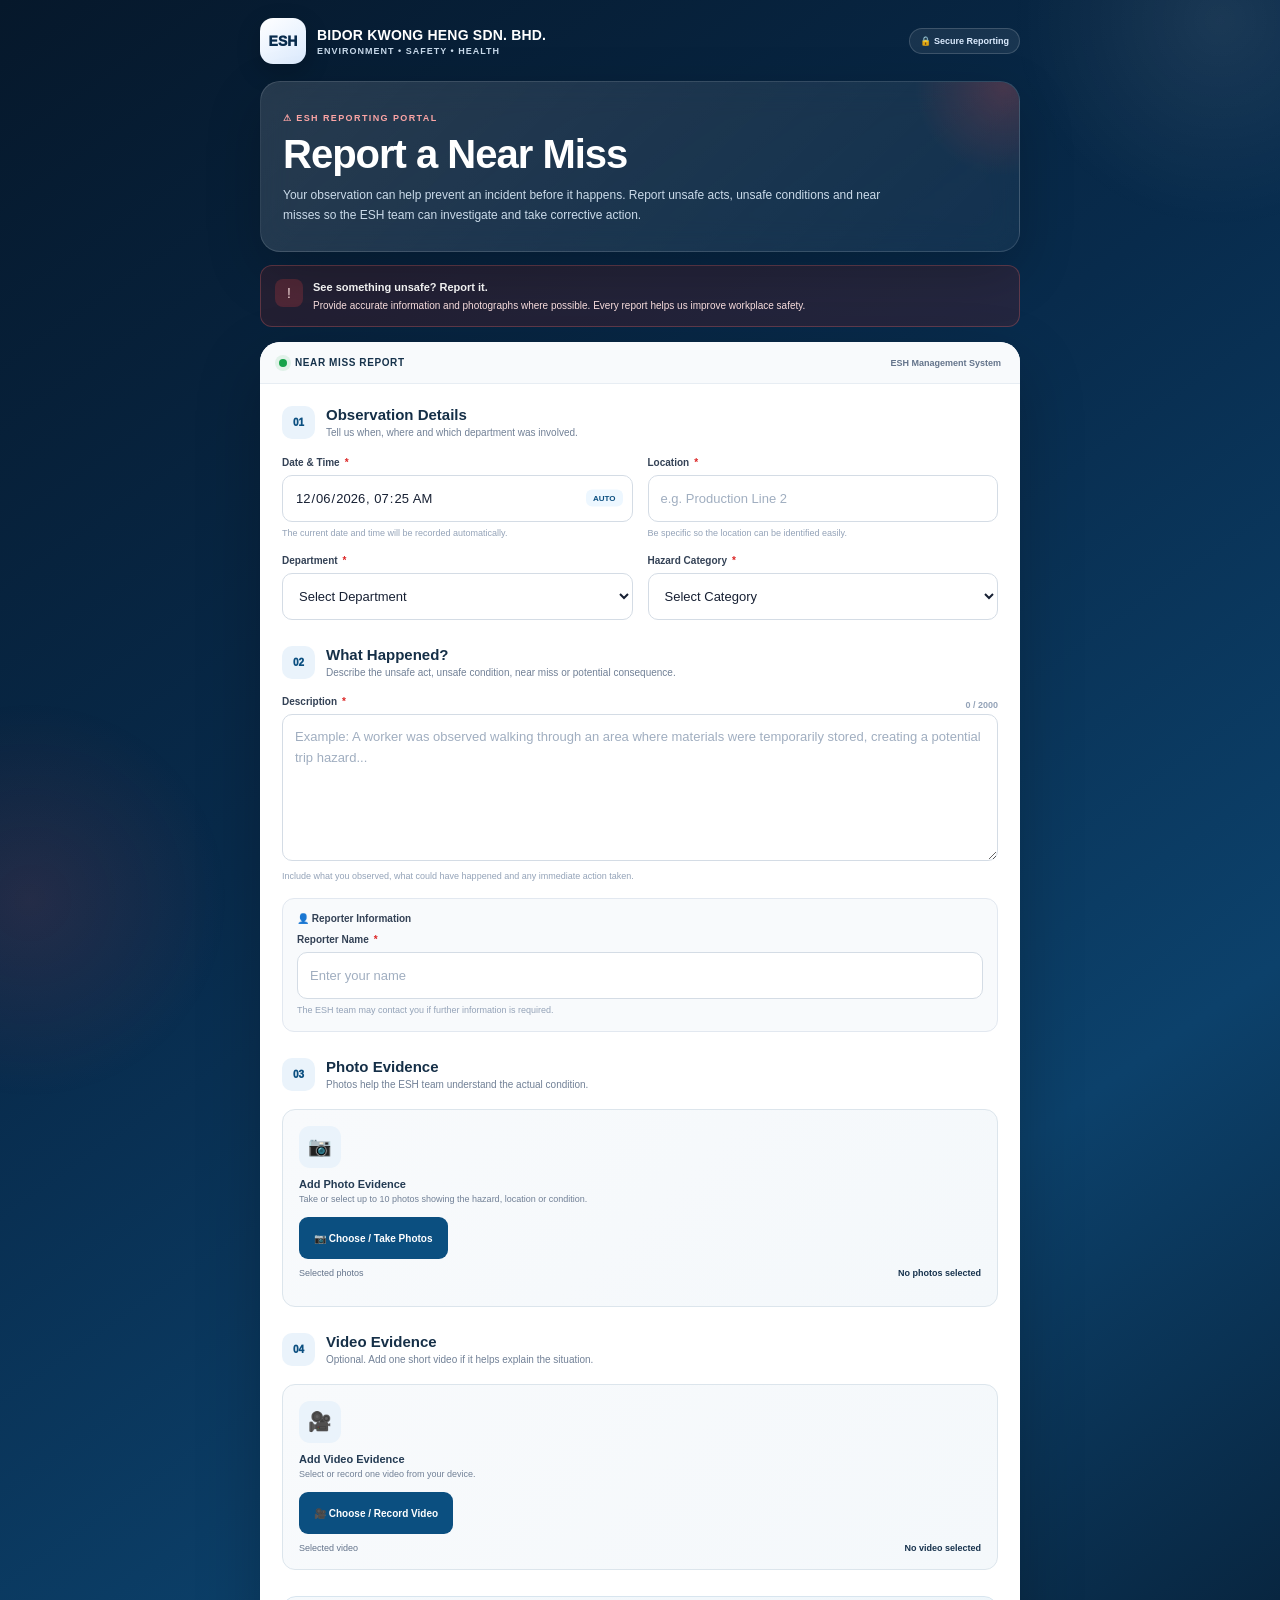
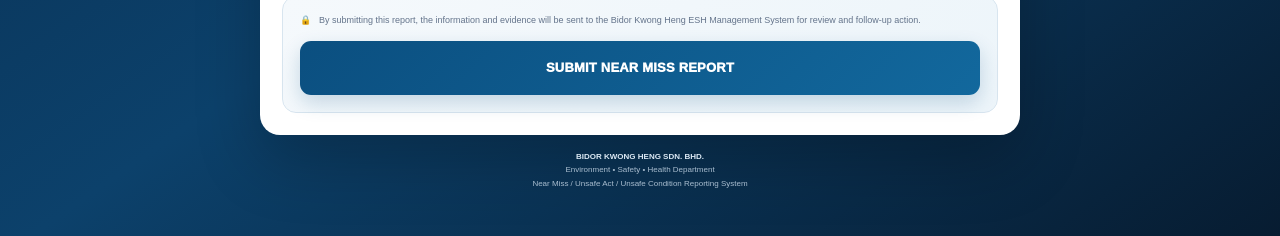
==== index.html @ acfe7ec7 "Update index.html" ====
<!DOCTYPE html>
<html lang="en">

<head>

<meta charset="UTF-8">

<meta
    name="viewport"
    content="width=device-width, initial-scale=1.0, maximum-scale=1.0, user-scalable=no"
>

<meta
    name="theme-color"
    content="#082b4c"
>

<meta
    name="apple-mobile-web-app-capable"
    content="yes"
>

<title>
    BKH ESH | Near Miss Reporting
</title>


<style>

/* =========================================================
   RESET
========================================================= */

*{
    box-sizing:border-box;
    margin:0;
    padding:0;
}

html{
    scroll-behavior:smooth;
}

body{
    min-height:100vh;
    font-family:
        Inter,
        -apple-system,
        BlinkMacSystemFont,
        "Segoe UI",
        Arial,
        Helvetica,
        sans-serif;

    color:#172033;

    background:
        linear-gradient(
            145deg,
            #06182b 0%,
            #082b4c 38%,
            #0c416b 68%,
            #071c31 100%
        );
}


/* =========================================================
   BACKGROUND
========================================================= */

body::before{
    content:"";
    position:fixed;
    width:420px;
    height:420px;
    border-radius:50%;

    background:
        radial-gradient(
            circle,
            rgba(255,255,255,.08),
            transparent 70%
        );

    top:-190px;
    right:-150px;

    pointer-events:none;
}

body::after{
    content:"";
    position:fixed;
    width:400px;
    height:400px;
    border-radius:50%;

    background:
        radial-gradient(
            circle,
            rgba(239,68,68,.12),
            transparent 70%
        );

    bottom:-200px;
    left:-170px;

    pointer-events:none;
}


/* =========================================================
   PAGE
========================================================= */

.page{
    position:relative;
    z-index:1;

    width:100%;
    min-height:100vh;

    padding:
        18px
        14px
        45px;
}

.container{
    width:100%;
    max-width:760px;
    margin:0 auto;
}


/* =========================================================
   HEADER
========================================================= */

.header{
    color:#ffffff;
    margin-bottom:15px;
}

.header-row{
    display:flex;
    align-items:center;
    justify-content:space-between;
    gap:12px;
}

.brand{
    display:flex;
    align-items:center;
    gap:11px;
}

.brand-logo{
    width:46px;
    height:46px;

    display:flex;
    align-items:center;
    justify-content:center;

    border-radius:13px;

    background:
        linear-gradient(
            145deg,
            #ffffff,
            #dbeafe
        );

    color:#082b4c;

    font-size:14px;
    font-weight:950;

    box-shadow:
        0 8px 24px rgba(0,0,0,.20);
}

.company{
    font-size:14px;
    font-weight:850;
    letter-spacing:.2px;
}

.department{
    margin-top:3px;

    color:#c7d9ea;

    font-size:9px;
    font-weight:750;
    letter-spacing:1px;
}

.secure{
    display:flex;
    align-items:center;
    gap:6px;

    padding:
        7px
        10px;

    border:
        1px solid
        rgba(255,255,255,.16);

    border-radius:30px;

    background:
        rgba(255,255,255,.07);

    color:#dcecff;

    font-size:9px;
    font-weight:750;
}


/* =========================================================
   HERO
========================================================= */

.hero{
    position:relative;
    overflow:hidden;

    margin-top:17px;

    padding:
        25px
        22px;

    border:
        1px solid
        rgba(255,255,255,.13);

    border-radius:20px;

    background:
        linear-gradient(
            135deg,
            rgba(255,255,255,.13),
            rgba(255,255,255,.045)
        );

    backdrop-filter:blur(15px);

    box-shadow:
        0 20px 55px rgba(0,0,0,.20);
}

.hero::after{
    content:"";

    position:absolute;

    width:180px;
    height:180px;

    right:-75px;
    top:-85px;

    border-radius:50%;

    background:
        radial-gradient(
            circle,
            rgba(239,68,68,.22),
            transparent 70%
        );
}

.hero-label{
    position:relative;
    z-index:1;

    display:inline-flex;
    align-items:center;
    gap:7px;

    color:#fca5a5;

    font-size:9px;
    font-weight:900;

    letter-spacing:1.4px;
}

.hero h1{
    position:relative;
    z-index:1;

    margin-top:8px;

    color:#ffffff;

    font-size:
        clamp(
            27px,
            7vw,
            40px
        );

    line-height:1.08;

    letter-spacing:-1px;
}

.hero-text{
    position:relative;
    z-index:1;

    margin-top:10px;

    max-width:620px;

    color:#cbdbea;

    font-size:12px;

    line-height:1.65;
}


/* =========================================================
   SAFETY NOTICE
========================================================= */

.safety-notice{
    display:flex;
    align-items:flex-start;
    gap:10px;

    margin-top:13px;

    padding:
        13px
        14px;

    border:
        1px solid
        rgba(248,113,113,.28);

    border-radius:12px;

    background:
        rgba(127,29,29,.24);

    color:#fee2e2;
}

.notice-icon{
    flex:none;

    width:28px;
    height:28px;

    display:flex;
    align-items:center;
    justify-content:center;

    border-radius:8px;

    background:
        rgba(239,68,68,.22);

    font-size:14px;
}

.notice-text{
    font-size:10px;
    line-height:1.55;
}

.notice-text strong{
    display:block;

    margin-bottom:2px;

    color:#ffffff;

    font-size:11px;
}


/* =========================================================
   MAIN CARD
========================================================= */

.form-card{
    overflow:hidden;

    margin-top:15px;

    background:#ffffff;

    border-radius:20px;

    box-shadow:
        0 25px 65px rgba(0,0,0,.23);
}


/* =========================================================
   TOP STATUS
========================================================= */

.form-top{
    display:flex;
    align-items:center;
    justify-content:space-between;
    gap:10px;

    padding:
        15px
        19px;

    border-bottom:
        1px solid
        #e7edf3;

    background:
        #f8fafc;
}

.form-top-title{
    display:flex;
    align-items:center;
    gap:8px;

    color:#16324b;

    font-size:10px;
    font-weight:900;

    letter-spacing:.6px;
    text-transform:uppercase;
}

.status-dot{
    width:8px;
    height:8px;

    border-radius:50%;

    background:#16a34a;

    box-shadow:
        0 0 0 4px
        rgba(22,163,74,.10);
}

.form-top-secure{
    color:#64748b;

    font-size:9px;
    font-weight:700;
}


/* =========================================================
   FORM
========================================================= */

form{
    width:100%;
}

.form-body{
    padding:22px;
}


/* =========================================================
   SECTION
========================================================= */

.section{
    margin-bottom:26px;
}

.section:last-child{
    margin-bottom:0;
}

.section-head{
    display:flex;
    align-items:flex-start;
    gap:11px;

    margin-bottom:16px;
}

.section-number{
    flex:none;

    width:33px;
    height:33px;

    display:flex;
    align-items:center;
    justify-content:center;

    border-radius:10px;

    background:
        #eaf3fb;

    color:#0b4f80;

    font-size:10px;
    font-weight:950;
}

.section-title{
    color:#152f47;

    font-size:15px;
    font-weight:850;
}

.section-description{
    margin-top:3px;

    color:#718096;

    font-size:10px;
    line-height:1.45;
}


/* =========================================================
   FIELD GRID
========================================================= */

.field-grid{
    display:grid;
    grid-template-columns:
        repeat(2, minmax(0,1fr));

    gap:15px;
}

.field{
    min-width:0;
}

.field.full{
    grid-column:1 / -1;
}

label.field-label{
    display:flex;
    align-items:center;
    gap:5px;

    margin-bottom:7px;

    color:#334155;

    font-size:10px;
    font-weight:850;
}

.required{
    color:#dc2626;
}


/* =========================================================
   INPUTS
========================================================= */

.input,
.select,
.textarea{
    width:100%;

    border:
        1px solid
        #d4dce5;

    border-radius:10px;

    background:#ffffff;

    color:#172033;

    font-family:inherit;

    font-size:13px;

    outline:none;

    transition:
        border-color .2s ease,
        box-shadow .2s ease,
        background .2s ease;
}

.input,
.select{
    min-height:47px;

    padding:
        11px
        12px;
}

.textarea{
    min-height:145px;

    padding:
        12px;

    resize:vertical;

    line-height:1.55;
}

.input::placeholder,
.textarea::placeholder{
    color:#a0aec0;
}

.input:hover,
.select:hover,
.textarea:hover{
    border-color:#9db2c6;
}

.input:focus,
.select:focus,
.textarea:focus{
    border-color:#1976b8;

    box-shadow:
        0 0 0 3px
        rgba(25,118,184,.10);

    background:#fbfdff;
}


/* =========================================================
   DATE LOCK
========================================================= */

.date-wrapper{
    position:relative;
}

.date-badge{
    position:absolute;

    right:10px;
    top:50%;

    transform:translateY(-50%);

    padding:
        4px
        7px;

    border-radius:6px;

    background:#edf7ff;

    color:#0b4f80;

    font-size:8px;
    font-weight:800;

    pointer-events:none;
}


/* =========================================================
   HELP
========================================================= */

.help{
    margin-top:5px;

    color:#94a3b8;

    font-size:9px;
    line-height:1.45;
}


/* =========================================================
   DESCRIPTION COUNTER
========================================================= */

.description-header{
    display:flex;
    align-items:center;
    justify-content:space-between;
    gap:10px;
}

.character-count{
    color:#94a3b8;

    font-size:9px;
    font-weight:700;
}


/* =========================================================
   HAZARD CARDS
========================================================= */

.hazard-grid{
    display:grid;

    grid-template-columns:
        repeat(3, minmax(0,1fr));

    gap:9px;

    margin-top:3px;
}

.hazard-option{
    position:relative;
}

.hazard-option input{
    position:absolute;

    opacity:0;

    pointer-events:none;
}

.hazard-option label{
    min-height:74px;

    display:flex;
    flex-direction:column;

    align-items:center;
    justify-content:center;

    gap:5px;

    padding:8px;

    border:
        1px solid
        #d9e2ea;

    border-radius:10px;

    background:#ffffff;

    text-align:center;

    cursor:pointer;

    transition:
        .2s ease;
}

.hazard-option label:hover{
    border-color:#9bb7cf;

    background:#f8fbfd;

    transform:translateY(-1px);
}

.hazard-option input:checked + label{
    border-color:#1976b8;

    background:#edf7ff;

    box-shadow:
        0 0 0 2px
        rgba(25,118,184,.08);
}

.hazard-icon{
    font-size:20px;
}

.hazard-name{
    color:#334155;

    font-size:9px;
    font-weight:850;
}

.hazard-select{
    display:none;
}


/* =========================================================
   REPORTER
========================================================= */

.reporter-box{
    margin-top:15px;

    padding:14px;

    border:
        1px solid
        #e2e8f0;

    border-radius:12px;

    background:#f8fafc;
}

.reporter-header{
    display:flex;
    align-items:center;
    gap:8px;

    margin-bottom:10px;

    color:#334155;

    font-size:10px;
    font-weight:850;
}


/* =========================================================
   EVIDENCE
========================================================= */

.evidence-box{
    padding:16px;

    border:
        1px solid
        #dce5ec;

    border-radius:13px;

    background:
        linear-gradient(
            135deg,
            #f8fafc,
            #f4f8fb
        );
}

.evidence-box + .evidence-box{
    margin-top:12px;
}

.evidence-icon{
    width:42px;
    height:42px;

    display:flex;
    align-items:center;
    justify-content:center;

    margin-bottom:10px;

    border-radius:11px;

    background:#eaf3fb;

    color:#0b4f80;

    font-size:19px;
}

.evidence-title{
    color:#243b53;

    font-size:11px;
    font-weight:850;
}

.evidence-description{
    margin-top:3px;

    color:#718096;

    font-size:9px;

    line-height:1.5;
}

.file-button{
    display:inline-flex;
    align-items:center;
    justify-content:center;

    min-height:42px;

    margin-top:11px;

    padding:
        9px
        15px;

    border:0;

    border-radius:9px;

    background:#0b4f80;

    color:#ffffff;

    font-family:inherit;

    font-size:10px;
    font-weight:850;

    cursor:pointer;

    transition:.2s ease;
}

.file-button:hover{
    background:#083b60;

    transform:translateY(-1px);
}

.file-input{
    display:none;
}


/* =========================================================
   FILE INFORMATION
========================================================= */

.file-info{
    display:flex;
    align-items:center;
    justify-content:space-between;

    gap:10px;

    margin-top:9px;

    color:#64748b;

    font-size:9px;
}

.file-info strong{
    color:#17324d;
}


/* =========================================================
   PHOTO PREVIEW
========================================================= */

.photo-preview{
    display:grid;

    grid-template-columns:
        repeat(4,1fr);

    gap:8px;

    margin-top:12px;
}

.photo-preview-item{
    position:relative;

    overflow:hidden;

    aspect-ratio:1;

    border:
        1px solid
        #dce4eb;

    border-radius:9px;

    background:#f1f5f9;
}

.photo-preview-item img{
    width:100%;
    height:100%;

    display:block;

    object-fit:cover;
}


/* =========================================================
   VIDEO
========================================================= */

#videoPreview{
    margin-top:12px;

    padding:9px;

    border:
        1px solid
        #dce4eb;

    border-radius:11px;

    background:#f1f5f9;
}

#videoPlayer{
    display:block;

    width:100%;
    max-height:280px;

    border-radius:8px;

    background:#020617;
}


/* =========================================================
   SUBMIT BOX
========================================================= */

.submit-box{
    margin-top:24px;

    padding:17px;

    border:
        1px solid
        #d8e5ef;

    border-radius:14px;

    background:
        linear-gradient(
            135deg,
            #f5f9fc,
            #edf5fa
        );
}

.submit-message{
    display:flex;
    align-items:flex-start;

    gap:8px;

    margin-bottom:13px;

    color:#64748b;

    font-size:9px;

    line-height:1.5;
}

.submit-button{
    width:100%;

    min-height:54px;

    border:0;

    border-radius:11px;

    background:
        linear-gradient(
            135deg,
            #0b4f80,
            #12689d
        );

    color:#ffffff;

    font-family:inherit;

    font-size:13px;

    font-weight:950;

    letter-spacing:.2px;

    cursor:pointer;

    box-shadow:
        0 8px 20px
        rgba(11,79,128,.20);

    transition:.2s ease;
}

.submit-button:hover{
    transform:translateY(-1px);

    box-shadow:
        0 12px 26px
        rgba(11,79,128,.25);
}

.submit-button:active{
    transform:translateY(0);
}

.submit-button:disabled{
    opacity:.60;

    cursor:not-allowed;

    transform:none;
}


/* =========================================================
   SUCCESS / ERROR
========================================================= */

.success-message{
    display:none;

    margin-top:15px;

    padding:15px;

    border-radius:12px;

    font-size:11px;

    line-height:1.5;
}

.success-message:not(:empty){
    display:block;
}


/* =========================================================
   FOOTER
========================================================= */

.footer{
    padding-top:15px;

    text-align:center;

    color:#a9bdcf;

    font-size:8px;

    line-height:1.7;
}

.footer strong{
    color:#dce9f4;
}


/* =========================================================
   MOBILE
========================================================= */

@media(max-width:700px){

    .page{
        padding:
            12px
            10px
            35px;
    }

    .secure{
        display:none;
    }

    .brand-logo{
        width:42px;
        height:42px;
    }

    .company{
        font-size:12px;
    }

    .department{
        font-size:8px;
    }

    .hero{
        padding:
            22px
            18px;

        border-radius:17px;
    }

    .hero h1{
        font-size:28px;
    }

    .hero-text{
        font-size:11px;
    }

    .form-card{
        border-radius:17px;
    }

    .form-body{
        padding:
            19px
            15px;
    }

    .field-grid{
        grid-template-columns:1fr;

        gap:14px;
    }

    .field.full{
        grid-column:auto;
    }

    .hazard-grid{
        grid-template-columns:
            repeat(2,1fr);
    }

    .photo-preview{
        grid-template-columns:
            repeat(3,1fr);
    }

}


@media(max-width:430px){

    .hero h1{
        font-size:25px;
    }

    .section-title{
        font-size:14px;
    }

    .hazard-grid{
        grid-template-columns:1fr;
    }

    .hazard-option label{
        min-height:58px;

        flex-direction:row;

        justify-content:flex-start;

        padding:
            10px
            13px;

        text-align:left;
    }

    .photo-preview{
        grid-template-columns:
            repeat(2,1fr);
    }

}


/* =========================================================
   ACCESSIBILITY
========================================================= */

button,
input,
select,
textarea{
    -webkit-tap-highlight-color:transparent;
}

button:focus-visible,
input:focus-visible,
select:focus-visible,
textarea:focus-visible{
    outline:
        3px solid
        rgba(25,118,184,.22);

    outline-offset:2px;
}

</style>

</head>


<body>


<div class="page">

<div class="container">


<!-- =====================================================
     HEADER
===================================================== -->

<header class="header">

<div class="header-row">

    <div class="brand">

        <div class="brand-logo">
            ESH
        </div>

        <div>

            <div class="company">
                BIDOR KWONG HENG SDN. BHD.
            </div>

            <div class="department">
                ENVIRONMENT • SAFETY • HEALTH
            </div>

        </div>

    </div>


    <div class="secure">
        🔒 Secure Reporting
    </div>

</div>


<div class="hero">

    <div class="hero-label">
        ⚠ ESH REPORTING PORTAL
    </div>

    <h1>
        Report a Near Miss
    </h1>

    <div class="hero-text">
        Your observation can help prevent an incident before it happens.
        Report unsafe acts, unsafe conditions and near misses so the ESH
        team can investigate and take corrective action.
    </div>

</div>


<div class="safety-notice">

    <div class="notice-icon">
        !
    </div>

    <div class="notice-text">

        <strong>
            See something unsafe? Report it.
        </strong>

        Provide accurate information and photographs where possible.
        Every report helps us improve workplace safety.

    </div>

</div>

</header>


<!-- =====================================================
     FORM CARD
===================================================== -->

<div class="form-card">


<div class="form-top">

    <div class="form-top-title">

        <span class="status-dot"></span>

        Near Miss Report

    </div>

    <div class="form-top-secure">
        ESH Management System
    </div>

</div>


<form
    id="nearMissForm"
    novalidate
>


<div class="form-body">


<!-- =====================================================
     SECTION 01
===================================================== -->

<section class="section">

<div class="section-head">

    <div class="section-number">
        01
    </div>

    <div>

        <div class="section-title">
            Observation Details
        </div>

        <div class="section-description">
            Tell us when, where and which department was involved.
        </div>

    </div>

</div>


<div class="field-grid">


<!-- DATE -->

<div class="field">

<label
    class="field-label"
    for="dateTime"
>
    Date &amp; Time
    <span class="required">*</span>
</label>

<div class="date-wrapper">

<input
    class="input"
    type="datetime-local"
    id="dateTime"
    name="dateTime"
    required
    readonly
>

<div class="date-badge">
    AUTO
</div>

</div>

<div class="help">
    The current date and time will be recorded automatically.
</div>

</div>


<!-- LOCATION -->

<div class="field">

<label
    class="field-label"
    for="location"
>
    Location
    <span class="required">*</span>
</label>

<input
    class="input"
    type="text"
    id="location"
    name="location"
    placeholder="e.g. Production Line 2"
    maxlength="150"
    required
>

<div class="help">
    Be specific so the location can be identified easily.
</div>

</div>


<!-- DEPARTMENT -->

<div class="field">

<label
    class="field-label"
    for="department"
>
    Department
    <span class="required">*</span>
</label>

<select
    class="select"
    id="department"
    name="department"
    required
>

<option value="">
    Select Department
</option>

<option value="Production">
    Production
</option>

<option value="Warehouse">
    Warehouse
</option>

<option value="Maintenance">
    Maintenance
</option>

<option value="Quality">
    Quality
</option>

<option value="Engineering">
    Engineering
</option>

<option value="ESH">
    ESH
</option>

<option value="Other">
    Other
</option>

</select>

</div>


<!-- HAZARD -->

<div class="field">

<label
    class="field-label"
    for="hazardCategory"
>
    Hazard Category
    <span class="required">*</span>
</label>

<select
    class="select"
    id="hazardCategory"
    name="hazardCategory"
    required
>

<option value="">
    Select Category
</option>

<option value="Near Miss">
    Near Miss
</option>

<option value="Unsafe Act">
    Unsafe Act
</option>

<option value="Unsafe Condition">
    Unsafe Condition
</option>

<option value="Accident">
    Accident
</option>

<option value="Property Damage">
    Property Damage
</option>

<option value="Incident">
    Incident
</option>

</select>

</div>


</div>

</section>


<!-- =====================================================
     SECTION 02
===================================================== -->

<section class="section">

<div class="section-head">

    <div class="section-number">
        02
    </div>

    <div>

        <div class="section-title">
            What Happened?
        </div>

        <div class="section-description">
            Describe the unsafe act, unsafe condition, near miss or potential consequence.
        </div>

    </div>

</div>


<div class="field full">

<div class="description-header">

<label
    class="field-label"
    for="whatHappened"
>
    Description
    <span class="required">*</span>
</label>

<span
    class="character-count"
    id="descriptionCount"
>
    0 / 2000
</span>

</div>


<textarea
    class="textarea"
    id="whatHappened"
    name="whatHappened"
    rows="6"
    maxlength="2000"
    placeholder="Example: A worker was observed walking through an area where materials were temporarily stored, creating a potential trip hazard..."
    required
></textarea>


<div class="help">
    Include what you observed, what could have happened and any immediate action taken.
</div>

</div>


<!-- REPORTER -->

<div class="reporter-box">

<div class="reporter-header">
    👤 Reporter Information
</div>


<label
    class="field-label"
    for="reporterName"
>
    Reporter Name
    <span class="required">*</span>
</label>


<input
    class="input"
    type="text"
    id="reporterName"
    name="reporterName"
    placeholder="Enter your name"
    maxlength="100"
    required
>


<div class="help">
    The ESH team may contact you if further information is required.
</div>

</div>

</section>


<!-- =====================================================
     SECTION 03
===================================================== -->

<section class="section">

<div class="section-head">

    <div class="section-number">
        03
    </div>

    <div>

        <div class="section-title">
            Photo Evidence
        </div>

        <div class="section-description">
            Photos help the ESH team understand the actual condition.
        </div>

    </div>

</div>


<div class="evidence-box">

<div class="evidence-icon">
    📷
</div>

<div class="evidence-title">
    Add Photo Evidence
</div>

<div class="evidence-description">
    Take or select up to 10 photos showing the hazard, location or condition.
</div>


<label
    class="file-button"
    for="photo"
>
    📷 Choose / Take Photos
</label>


<input
    type="file"
    id="photo"
    name="photo"
    accept="image/*"
    capture="environment"
    multiple
    class="file-input"
>


<div class="file-info">

<span>
    Selected photos
</span>

<strong id="photoCount">
    No photos selected
</strong>

</div>


<div
    id="photoPreview"
    class="photo-preview"
></div>

</div>

</section>


<!-- =====================================================
     SECTION 04
===================================================== -->

<section class="section">

<div class="section-head">

    <div class="section-number">
        04
    </div>

    <div>

        <div class="section-title">
            Video Evidence
        </div>

        <div class="section-description">
            Optional. Add one short video if it helps explain the situation.
        </div>

    </div>

</div>


<div class="evidence-box">

<div class="evidence-icon">
    🎥
</div>

<div class="evidence-title">
    Add Video Evidence
</div>

<div class="evidence-description">
    Select or record one video from your device.
</div>


<label
    class="file-button"
    for="video"
>
    🎥 Choose / Record Video
</label>


<input
    type="file"
    id="video"
    name="video"
    accept="video/mp4,video/quicktime,video/webm"
    capture="environment"
    class="file-input"
>


<div class="file-info">

<span>
    Selected video
</span>

<strong id="videoInfo">
    No video selected
</strong>

</div>


<div
    id="videoPreview"
    style="display:none;"
>

<video
    id="videoPlayer"
    controls
    playsinline
></video>

</div>

</div>

</section>


<!-- =====================================================
     SUBMIT
===================================================== -->

<div class="submit-box">

<div class="submit-message">

<span>
    🔒
</span>

<span>
    By submitting this report, the information and evidence will be
    sent to the Bidor Kwong Heng ESH Management System for review
    and follow-up action.
</span>

</div>


<button
    type="submit"
    class="submit-button"
>
    SUBMIT NEAR MISS REPORT
</button>

</div>


</div>

</form>


<!-- =====================================================
     SUCCESS / ERROR
===================================================== -->

<div
    id="successMessage"
    class="success-message"
></div>


</div>


<!-- =====================================================
     FOOTER
===================================================== -->

<div class="footer">

<strong>
    BIDOR KWONG HENG SDN. BHD.
</strong>

<br>

Environment • Safety • Health Department

<br>

Near Miss / Unsafe Act / Unsafe Condition Reporting System

</div>


</div>

</div>


<!-- =====================================================
     CHARACTER COUNTER
===================================================== -->

<script>

document.addEventListener(
    "DOMContentLoaded",
    function(){

        const description =
            document.getElementById(
                "whatHappened"
            );

        const counter =
            document.getElementById(
                "descriptionCount"
            );


        if(
            description &&
            counter
        ){

            function updateCounter(){

                counter.textContent =
                    description.value.length +
                    " / 2000";

            }


            description.addEventListener(
                "input",
                updateCounter
            );


            updateCounter();

        }

    }
);

</script>


<!-- =====================================================
     EXISTING SYSTEM JAVASCRIPT
===================================================== -->

<script src="script.js"></script>


</body>

</html>
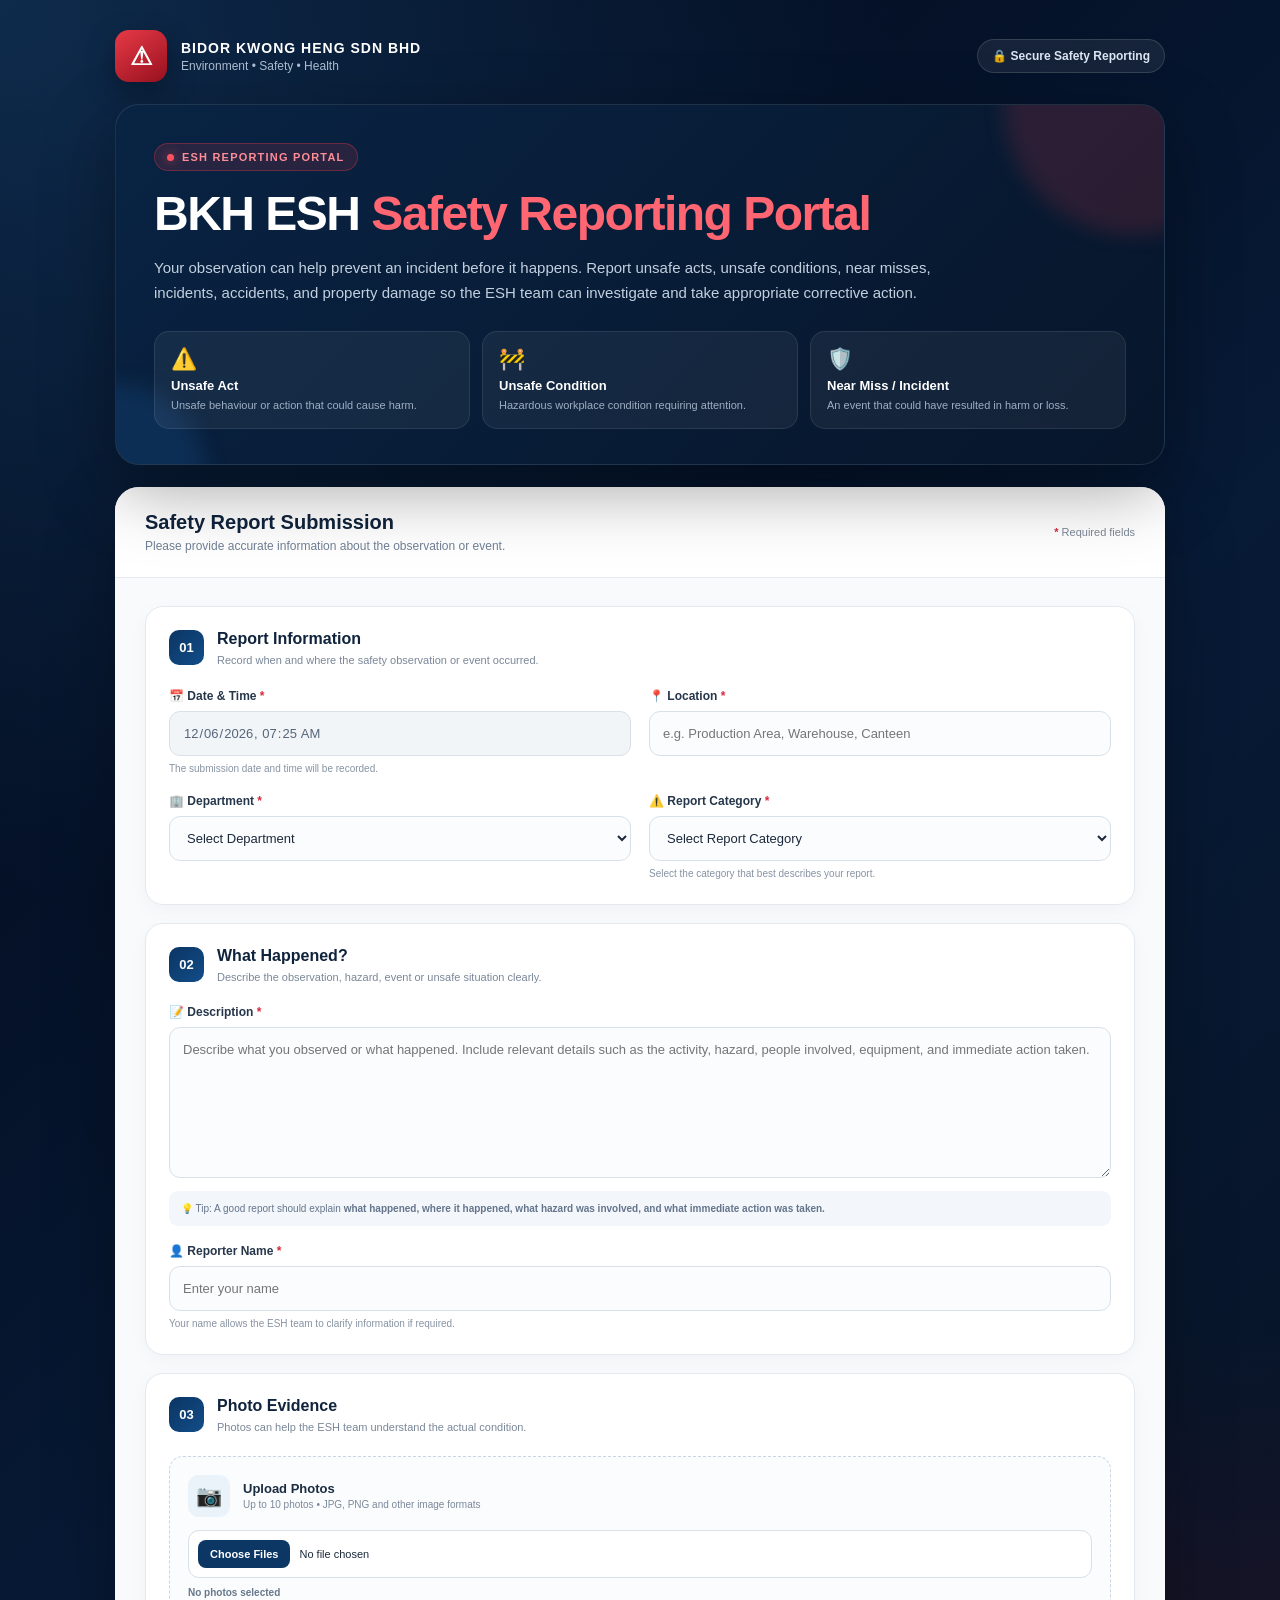
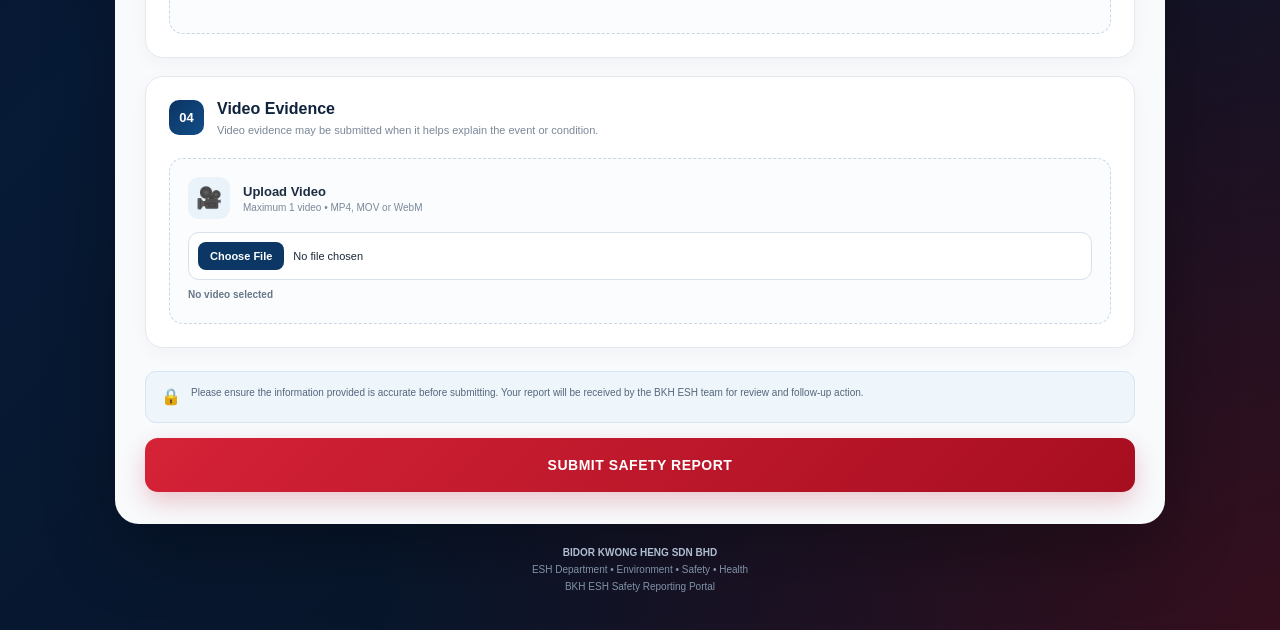
==== commit 52d1e173: "Update index.html" ====
--- a/index.html
+++ b/index.html
@@ -3,1313 +3,1168 @@
 
 <head>
 
-<meta charset="UTF-8">
-
-<meta
-    name="viewport"
-    content="width=device-width, initial-scale=1.0, maximum-scale=1.0, user-scalable=no"
->
-
-<meta
-    name="theme-color"
-    content="#082b4c"
->
-
-<meta
-    name="apple-mobile-web-app-capable"
-    content="yes"
->
-
-<title>
-    BKH ESH | Near Miss Reporting
-</title>
-
-
-<style>
-
-/* =========================================================
-   RESET
-========================================================= */
-
-*{
-    box-sizing:border-box;
-    margin:0;
-    padding:0;
-}
-
-html{
-    scroll-behavior:smooth;
-}
-
-body{
-    min-height:100vh;
-    font-family:
-        Inter,
-        -apple-system,
-        BlinkMacSystemFont,
-        "Segoe UI",
-        Arial,
-        Helvetica,
-        sans-serif;
-
-    color:#172033;
-
-    background:
-        linear-gradient(
-            145deg,
-            #06182b 0%,
-            #082b4c 38%,
-            #0c416b 68%,
-            #071c31 100%
-        );
-}
-
-
-/* =========================================================
-   BACKGROUND
-========================================================= */
-
-body::before{
-    content:"";
-    position:fixed;
-    width:420px;
-    height:420px;
-    border-radius:50%;
-
-    background:
-        radial-gradient(
-            circle,
-            rgba(255,255,255,.08),
-            transparent 70%
-        );
-
-    top:-190px;
-    right:-150px;
-
-    pointer-events:none;
-}
-
-body::after{
-    content:"";
-    position:fixed;
-    width:400px;
-    height:400px;
-    border-radius:50%;
-
-    background:
-        radial-gradient(
-            circle,
-            rgba(239,68,68,.12),
-            transparent 70%
-        );
-
-    bottom:-200px;
-    left:-170px;
-
-    pointer-events:none;
-}
-
-
-/* =========================================================
-   PAGE
-========================================================= */
-
-.page{
-    position:relative;
-    z-index:1;
-
-    width:100%;
-    min-height:100vh;
-
-    padding:
-        18px
-        14px
-        45px;
-}
-
-.container{
-    width:100%;
-    max-width:760px;
-    margin:0 auto;
-}
-
-
-/* =========================================================
-   HEADER
-========================================================= */
-
-.header{
-    color:#ffffff;
-    margin-bottom:15px;
-}
-
-.header-row{
-    display:flex;
-    align-items:center;
-    justify-content:space-between;
-    gap:12px;
-}
-
-.brand{
-    display:flex;
-    align-items:center;
-    gap:11px;
-}
-
-.brand-logo{
-    width:46px;
-    height:46px;
-
-    display:flex;
-    align-items:center;
-    justify-content:center;
-
-    border-radius:13px;
-
-    background:
-        linear-gradient(
-            145deg,
-            #ffffff,
-            #dbeafe
-        );
-
-    color:#082b4c;
-
-    font-size:14px;
-    font-weight:950;
-
-    box-shadow:
-        0 8px 24px rgba(0,0,0,.20);
-}
-
-.company{
-    font-size:14px;
-    font-weight:850;
-    letter-spacing:.2px;
-}
-
-.department{
-    margin-top:3px;
-
-    color:#c7d9ea;
-
-    font-size:9px;
-    font-weight:750;
-    letter-spacing:1px;
-}
-
-.secure{
-    display:flex;
-    align-items:center;
-    gap:6px;
-
-    padding:
-        7px
-        10px;
-
-    border:
-        1px solid
-        rgba(255,255,255,.16);
-
-    border-radius:30px;
-
-    background:
-        rgba(255,255,255,.07);
-
-    color:#dcecff;
-
-    font-size:9px;
-    font-weight:750;
-}
-
-
-/* =========================================================
-   HERO
-========================================================= */
-
-.hero{
-    position:relative;
-    overflow:hidden;
-
-    margin-top:17px;
-
-    padding:
-        25px
-        22px;
-
-    border:
-        1px solid
-        rgba(255,255,255,.13);
-
-    border-radius:20px;
-
-    background:
-        linear-gradient(
-            135deg,
-            rgba(255,255,255,.13),
-            rgba(255,255,255,.045)
-        );
-
-    backdrop-filter:blur(15px);
-
-    box-shadow:
-        0 20px 55px rgba(0,0,0,.20);
-}
-
-.hero::after{
-    content:"";
-
-    position:absolute;
-
-    width:180px;
-    height:180px;
-
-    right:-75px;
-    top:-85px;
-
-    border-radius:50%;
-
-    background:
-        radial-gradient(
-            circle,
-            rgba(239,68,68,.22),
-            transparent 70%
-        );
-}
-
-.hero-label{
-    position:relative;
-    z-index:1;
-
-    display:inline-flex;
-    align-items:center;
-    gap:7px;
-
-    color:#fca5a5;
-
-    font-size:9px;
-    font-weight:900;
-
-    letter-spacing:1.4px;
-}
-
-.hero h1{
-    position:relative;
-    z-index:1;
-
-    margin-top:8px;
-
-    color:#ffffff;
-
-    font-size:
-        clamp(
-            27px,
-            7vw,
-            40px
-        );
-
-    line-height:1.08;
-
-    letter-spacing:-1px;
-}
-
-.hero-text{
-    position:relative;
-    z-index:1;
-
-    margin-top:10px;
-
-    max-width:620px;
-
-    color:#cbdbea;
-
-    font-size:12px;
-
-    line-height:1.65;
-}
-
-
-/* =========================================================
-   SAFETY NOTICE
-========================================================= */
-
-.safety-notice{
-    display:flex;
-    align-items:flex-start;
-    gap:10px;
-
-    margin-top:13px;
-
-    padding:
-        13px
-        14px;
-
-    border:
-        1px solid
-        rgba(248,113,113,.28);
-
-    border-radius:12px;
-
-    background:
-        rgba(127,29,29,.24);
-
-    color:#fee2e2;
-}
-
-.notice-icon{
-    flex:none;
-
-    width:28px;
-    height:28px;
-
-    display:flex;
-    align-items:center;
-    justify-content:center;
-
-    border-radius:8px;
-
-    background:
-        rgba(239,68,68,.22);
-
-    font-size:14px;
-}
-
-.notice-text{
-    font-size:10px;
-    line-height:1.55;
-}
-
-.notice-text strong{
-    display:block;
-
-    margin-bottom:2px;
-
-    color:#ffffff;
-
-    font-size:11px;
-}
-
-
-/* =========================================================
-   MAIN CARD
-========================================================= */
-
-.form-card{
-    overflow:hidden;
-
-    margin-top:15px;
-
-    background:#ffffff;
-
-    border-radius:20px;
-
-    box-shadow:
-        0 25px 65px rgba(0,0,0,.23);
-}
-
-
-/* =========================================================
-   TOP STATUS
-========================================================= */
-
-.form-top{
-    display:flex;
-    align-items:center;
-    justify-content:space-between;
-    gap:10px;
-
-    padding:
-        15px
-        19px;
-
-    border-bottom:
-        1px solid
-        #e7edf3;
-
-    background:
-        #f8fafc;
-}
-
-.form-top-title{
-    display:flex;
-    align-items:center;
-    gap:8px;
-
-    color:#16324b;
-
-    font-size:10px;
-    font-weight:900;
-
-    letter-spacing:.6px;
-    text-transform:uppercase;
-}
-
-.status-dot{
-    width:8px;
-    height:8px;
-
-    border-radius:50%;
-
-    background:#16a34a;
-
-    box-shadow:
-        0 0 0 4px
-        rgba(22,163,74,.10);
-}
-
-.form-top-secure{
-    color:#64748b;
-
-    font-size:9px;
-    font-weight:700;
-}
-
-
-/* =========================================================
-   FORM
-========================================================= */
-
-form{
-    width:100%;
-}
-
-.form-body{
-    padding:22px;
-}
-
-
-/* =========================================================
-   SECTION
-========================================================= */
-
-.section{
-    margin-bottom:26px;
-}
-
-.section:last-child{
-    margin-bottom:0;
-}
-
-.section-head{
-    display:flex;
-    align-items:flex-start;
-    gap:11px;
-
-    margin-bottom:16px;
-}
-
-.section-number{
-    flex:none;
-
-    width:33px;
-    height:33px;
-
-    display:flex;
-    align-items:center;
-    justify-content:center;
-
-    border-radius:10px;
-
-    background:
-        #eaf3fb;
-
-    color:#0b4f80;
-
-    font-size:10px;
-    font-weight:950;
-}
-
-.section-title{
-    color:#152f47;
-
-    font-size:15px;
-    font-weight:850;
-}
-
-.section-description{
-    margin-top:3px;
-
-    color:#718096;
-
-    font-size:10px;
-    line-height:1.45;
-}
-
-
-/* =========================================================
-   FIELD GRID
-========================================================= */
-
-.field-grid{
-    display:grid;
-    grid-template-columns:
-        repeat(2, minmax(0,1fr));
-
-    gap:15px;
-}
-
-.field{
-    min-width:0;
-}
-
-.field.full{
-    grid-column:1 / -1;
-}
-
-label.field-label{
-    display:flex;
-    align-items:center;
-    gap:5px;
-
-    margin-bottom:7px;
-
-    color:#334155;
-
-    font-size:10px;
-    font-weight:850;
-}
-
-.required{
-    color:#dc2626;
-}
-
-
-/* =========================================================
-   INPUTS
-========================================================= */
-
-.input,
-.select,
-.textarea{
-    width:100%;
-
-    border:
-        1px solid
-        #d4dce5;
-
-    border-radius:10px;
-
-    background:#ffffff;
-
-    color:#172033;
-
-    font-family:inherit;
-
-    font-size:13px;
-
-    outline:none;
-
-    transition:
-        border-color .2s ease,
-        box-shadow .2s ease,
-        background .2s ease;
-}
-
-.input,
-.select{
-    min-height:47px;
-
-    padding:
-        11px
-        12px;
-}
-
-.textarea{
-    min-height:145px;
-
-    padding:
-        12px;
-
-    resize:vertical;
-
-    line-height:1.55;
-}
-
-.input::placeholder,
-.textarea::placeholder{
-    color:#a0aec0;
-}
-
-.input:hover,
-.select:hover,
-.textarea:hover{
-    border-color:#9db2c6;
-}
-
-.input:focus,
-.select:focus,
-.textarea:focus{
-    border-color:#1976b8;
-
-    box-shadow:
-        0 0 0 3px
-        rgba(25,118,184,.10);
-
-    background:#fbfdff;
-}
-
-
-/* =========================================================
-   DATE LOCK
-========================================================= */
-
-.date-wrapper{
-    position:relative;
-}
-
-.date-badge{
-    position:absolute;
-
-    right:10px;
-    top:50%;
-
-    transform:translateY(-50%);
-
-    padding:
-        4px
-        7px;
-
-    border-radius:6px;
-
-    background:#edf7ff;
-
-    color:#0b4f80;
-
-    font-size:8px;
-    font-weight:800;
-
-    pointer-events:none;
-}
-
-
-/* =========================================================
-   HELP
-========================================================= */
-
-.help{
-    margin-top:5px;
-
-    color:#94a3b8;
-
-    font-size:9px;
-    line-height:1.45;
-}
-
-
-/* =========================================================
-   DESCRIPTION COUNTER
-========================================================= */
-
-.description-header{
-    display:flex;
-    align-items:center;
-    justify-content:space-between;
-    gap:10px;
-}
-
-.character-count{
-    color:#94a3b8;
-
-    font-size:9px;
-    font-weight:700;
-}
-
-
-/* =========================================================
-   HAZARD CARDS
-========================================================= */
-
-.hazard-grid{
-    display:grid;
-
-    grid-template-columns:
-        repeat(3, minmax(0,1fr));
-
-    gap:9px;
-
-    margin-top:3px;
-}
-
-.hazard-option{
-    position:relative;
-}
-
-.hazard-option input{
-    position:absolute;
-
-    opacity:0;
-
-    pointer-events:none;
-}
-
-.hazard-option label{
-    min-height:74px;
-
-    display:flex;
-    flex-direction:column;
-
-    align-items:center;
-    justify-content:center;
-
-    gap:5px;
-
-    padding:8px;
-
-    border:
-        1px solid
-        #d9e2ea;
-
-    border-radius:10px;
-
-    background:#ffffff;
-
-    text-align:center;
-
-    cursor:pointer;
-
-    transition:
-        .2s ease;
-}
-
-.hazard-option label:hover{
-    border-color:#9bb7cf;
-
-    background:#f8fbfd;
-
-    transform:translateY(-1px);
-}
-
-.hazard-option input:checked + label{
-    border-color:#1976b8;
-
-    background:#edf7ff;
-
-    box-shadow:
-        0 0 0 2px
-        rgba(25,118,184,.08);
-}
-
-.hazard-icon{
-    font-size:20px;
-}
-
-.hazard-name{
-    color:#334155;
-
-    font-size:9px;
-    font-weight:850;
-}
-
-.hazard-select{
-    display:none;
-}
-
-
-/* =========================================================
-   REPORTER
-========================================================= */
-
-.reporter-box{
-    margin-top:15px;
-
-    padding:14px;
-
-    border:
-        1px solid
-        #e2e8f0;
-
-    border-radius:12px;
-
-    background:#f8fafc;
-}
-
-.reporter-header{
-    display:flex;
-    align-items:center;
-    gap:8px;
-
-    margin-bottom:10px;
-
-    color:#334155;
-
-    font-size:10px;
-    font-weight:850;
-}
-
-
-/* =========================================================
-   EVIDENCE
-========================================================= */
-
-.evidence-box{
-    padding:16px;
-
-    border:
-        1px solid
-        #dce5ec;
-
-    border-radius:13px;
-
-    background:
-        linear-gradient(
-            135deg,
-            #f8fafc,
-            #f4f8fb
-        );
-}
-
-.evidence-box + .evidence-box{
-    margin-top:12px;
-}
-
-.evidence-icon{
-    width:42px;
-    height:42px;
-
-    display:flex;
-    align-items:center;
-    justify-content:center;
-
-    margin-bottom:10px;
-
-    border-radius:11px;
-
-    background:#eaf3fb;
-
-    color:#0b4f80;
-
-    font-size:19px;
-}
-
-.evidence-title{
-    color:#243b53;
-
-    font-size:11px;
-    font-weight:850;
-}
-
-.evidence-description{
-    margin-top:3px;
-
-    color:#718096;
-
-    font-size:9px;
-
-    line-height:1.5;
-}
-
-.file-button{
-    display:inline-flex;
-    align-items:center;
-    justify-content:center;
-
-    min-height:42px;
-
-    margin-top:11px;
-
-    padding:
-        9px
-        15px;
-
-    border:0;
-
-    border-radius:9px;
-
-    background:#0b4f80;
-
-    color:#ffffff;
-
-    font-family:inherit;
-
-    font-size:10px;
-    font-weight:850;
-
-    cursor:pointer;
-
-    transition:.2s ease;
-}
-
-.file-button:hover{
-    background:#083b60;
-
-    transform:translateY(-1px);
-}
-
-.file-input{
-    display:none;
-}
-
-
-/* =========================================================
-   FILE INFORMATION
-========================================================= */
-
-.file-info{
-    display:flex;
-    align-items:center;
-    justify-content:space-between;
-
-    gap:10px;
-
-    margin-top:9px;
-
-    color:#64748b;
-
-    font-size:9px;
-}
-
-.file-info strong{
-    color:#17324d;
-}
-
-
-/* =========================================================
-   PHOTO PREVIEW
-========================================================= */
-
-.photo-preview{
-    display:grid;
-
-    grid-template-columns:
-        repeat(4,1fr);
-
-    gap:8px;
-
-    margin-top:12px;
-}
-
-.photo-preview-item{
-    position:relative;
-
-    overflow:hidden;
-
-    aspect-ratio:1;
-
-    border:
-        1px solid
-        #dce4eb;
-
-    border-radius:9px;
-
-    background:#f1f5f9;
-}
-
-.photo-preview-item img{
-    width:100%;
-    height:100%;
-
-    display:block;
-
-    object-fit:cover;
-}
-
-
-/* =========================================================
-   VIDEO
-========================================================= */
-
-#videoPreview{
-    margin-top:12px;
-
-    padding:9px;
-
-    border:
-        1px solid
-        #dce4eb;
-
-    border-radius:11px;
-
-    background:#f1f5f9;
-}
-
-#videoPlayer{
-    display:block;
-
-    width:100%;
-    max-height:280px;
-
-    border-radius:8px;
-
-    background:#020617;
-}
-
-
-/* =========================================================
-   SUBMIT BOX
-========================================================= */
-
-.submit-box{
-    margin-top:24px;
-
-    padding:17px;
-
-    border:
-        1px solid
-        #d8e5ef;
-
-    border-radius:14px;
-
-    background:
-        linear-gradient(
-            135deg,
-            #f5f9fc,
-            #edf5fa
-        );
-}
-
-.submit-message{
-    display:flex;
-    align-items:flex-start;
-
-    gap:8px;
-
-    margin-bottom:13px;
-
-    color:#64748b;
-
-    font-size:9px;
-
-    line-height:1.5;
-}
-
-.submit-button{
-    width:100%;
-
-    min-height:54px;
-
-    border:0;
-
-    border-radius:11px;
-
-    background:
-        linear-gradient(
-            135deg,
-            #0b4f80,
-            #12689d
-        );
-
-    color:#ffffff;
-
-    font-family:inherit;
-
-    font-size:13px;
-
-    font-weight:950;
-
-    letter-spacing:.2px;
-
-    cursor:pointer;
-
-    box-shadow:
-        0 8px 20px
-        rgba(11,79,128,.20);
-
-    transition:.2s ease;
-}
-
-.submit-button:hover{
-    transform:translateY(-1px);
-
-    box-shadow:
-        0 12px 26px
-        rgba(11,79,128,.25);
-}
-
-.submit-button:active{
-    transform:translateY(0);
-}
-
-.submit-button:disabled{
-    opacity:.60;
-
-    cursor:not-allowed;
-
-    transform:none;
-}
-
-
-/* =========================================================
-   SUCCESS / ERROR
-========================================================= */
-
-.success-message{
-    display:none;
-
-    margin-top:15px;
-
-    padding:15px;
-
-    border-radius:12px;
-
-    font-size:11px;
-
-    line-height:1.5;
-}
-
-.success-message:not(:empty){
-    display:block;
-}
-
-
-/* =========================================================
-   FOOTER
-========================================================= */
-
-.footer{
-    padding-top:15px;
-
-    text-align:center;
-
-    color:#a9bdcf;
-
-    font-size:8px;
-
-    line-height:1.7;
-}
-
-.footer strong{
-    color:#dce9f4;
-}
-
-
-/* =========================================================
-   MOBILE
-========================================================= */
-
-@media(max-width:700px){
-
-    .page{
-        padding:
-            12px
-            10px
-            35px;
-    }
-
-    .secure{
-        display:none;
-    }
-
-    .brand-logo{
-        width:42px;
-        height:42px;
-    }
-
-    .company{
-        font-size:12px;
-    }
-
-    .department{
-        font-size:8px;
-    }
-
-    .hero{
-        padding:
-            22px
-            18px;
-
-        border-radius:17px;
-    }
-
-    .hero h1{
-        font-size:28px;
-    }
-
-    .hero-text{
-        font-size:11px;
-    }
-
-    .form-card{
-        border-radius:17px;
-    }
-
-    .form-body{
-        padding:
-            19px
-            15px;
-    }
-
-    .field-grid{
-        grid-template-columns:1fr;
-
-        gap:14px;
-    }
-
-    .field.full{
-        grid-column:auto;
-    }
-
-    .hazard-grid{
-        grid-template-columns:
-            repeat(2,1fr);
-    }
-
-    .photo-preview{
-        grid-template-columns:
-            repeat(3,1fr);
-    }
-
-}
-
-
-@media(max-width:430px){
-
-    .hero h1{
-        font-size:25px;
-    }
-
-    .section-title{
-        font-size:14px;
-    }
-
-    .hazard-grid{
-        grid-template-columns:1fr;
-    }
-
-    .hazard-option label{
-        min-height:58px;
-
-        flex-direction:row;
-
-        justify-content:flex-start;
-
-        padding:
-            10px
-            13px;
-
-        text-align:left;
-    }
-
-    .photo-preview{
-        grid-template-columns:
-            repeat(2,1fr);
-    }
-
-}
-
-
-/* =========================================================
-   ACCESSIBILITY
-========================================================= */
-
-button,
-input,
-select,
-textarea{
-    -webkit-tap-highlight-color:transparent;
-}
-
-button:focus-visible,
-input:focus-visible,
-select:focus-visible,
-textarea:focus-visible{
-    outline:
-        3px solid
-        rgba(25,118,184,.22);
-
-    outline-offset:2px;
-}
-
-</style>
+    <meta charset="UTF-8">
+
+    <meta
+        name="viewport"
+        content="width=device-width, initial-scale=1.0"
+    >
+
+    <meta
+        name="theme-color"
+        content="#08213f"
+    >
+
+    <title>BKH ESH Safety Reporting Portal</title>
+
+
+    <style>
+
+        /* =========================================================
+           RESET
+        ========================================================= */
+
+        *{
+            margin:0;
+            padding:0;
+            box-sizing:border-box;
+        }
+
+
+        html{
+            scroll-behavior:smooth;
+        }
+
+
+        body{
+            min-height:100vh;
+            font-family:
+                Inter,
+                Arial,
+                Helvetica,
+                sans-serif;
+
+            background:
+                radial-gradient(
+                    circle at top left,
+                    rgba(24,72,120,.55),
+                    transparent 35%
+                ),
+                radial-gradient(
+                    circle at bottom right,
+                    rgba(120,10,25,.40),
+                    transparent 35%
+                ),
+                linear-gradient(
+                    135deg,
+                    #020817 0%,
+                    #071a36 50%,
+                    #08111f 100%
+                );
+
+            color:#172033;
+            padding:30px 15px;
+        }
+
+
+        /* =========================================================
+           PAGE
+        ========================================================= */
+
+        .page{
+            width:100%;
+            max-width:1050px;
+            margin:0 auto;
+        }
+
+
+        /* =========================================================
+           TOP BRAND
+        ========================================================= */
+
+        .brand-bar{
+            display:flex;
+            align-items:center;
+            justify-content:space-between;
+            gap:20px;
+
+            color:#fff;
+            margin-bottom:22px;
+        }
+
+
+        .brand-left{
+            display:flex;
+            align-items:center;
+            gap:14px;
+        }
+
+
+        .brand-icon{
+            width:52px;
+            height:52px;
+
+            display:flex;
+            align-items:center;
+            justify-content:center;
+
+            border-radius:14px;
+
+            background:
+                linear-gradient(
+                    145deg,
+                    #e63946,
+                    #9b1220
+                );
+
+            box-shadow:
+                0 10px 30px rgba(0,0,0,.30);
+
+            font-size:25px;
+            font-weight:900;
+        }
+
+
+        .brand-company{
+            font-size:14px;
+            font-weight:800;
+            letter-spacing:1px;
+        }
+
+
+        .brand-system{
+            margin-top:3px;
+            color:#aebed3;
+            font-size:12px;
+        }
+
+
+        .secure-badge{
+            display:flex;
+            align-items:center;
+            gap:7px;
+
+            padding:9px 14px;
+
+            border:1px solid rgba(255,255,255,.13);
+            border-radius:999px;
+
+            background:rgba(255,255,255,.07);
+
+            color:#dbe7f5;
+            font-size:12px;
+            font-weight:700;
+
+            backdrop-filter:blur(10px);
+        }
+
+
+        /* =========================================================
+           HERO
+        ========================================================= */
+
+        .hero{
+            position:relative;
+            overflow:hidden;
+
+            padding:38px 38px 35px;
+
+            border-radius:24px;
+
+            background:
+                linear-gradient(
+                    135deg,
+                    rgba(9,36,68,.98),
+                    rgba(7,22,42,.98)
+                );
+
+            border:1px solid rgba(255,255,255,.10);
+
+            box-shadow:
+                0 25px 70px rgba(0,0,0,.35);
+
+            color:#fff;
+        }
+
+
+        .hero::before{
+            content:"";
+
+            position:absolute;
+
+            width:260px;
+            height:260px;
+
+            right:-100px;
+            top:-130px;
+
+            border-radius:50%;
+
+            background:
+                rgba(230,57,70,.16);
+
+            filter:blur(10px);
+        }
+
+
+        .hero::after{
+            content:"";
+
+            position:absolute;
+
+            width:180px;
+            height:180px;
+
+            left:-90px;
+            bottom:-100px;
+
+            border-radius:50%;
+
+            background:
+                rgba(35,111,190,.18);
+
+            filter:blur(10px);
+        }
+
+
+        .hero-content{
+            position:relative;
+            z-index:2;
+        }
+
+
+        .portal-label{
+            display:inline-flex;
+            align-items:center;
+            gap:8px;
+
+            padding:7px 12px;
+
+            border-radius:999px;
+
+            background:
+                rgba(230,57,70,.14);
+
+            border:
+                1px solid rgba(230,57,70,.35);
+
+            color:#ff8d97;
+
+            font-size:11px;
+            font-weight:900;
+
+            letter-spacing:1.2px;
+
+            margin-bottom:17px;
+        }
+
+
+        .portal-dot{
+            width:7px;
+            height:7px;
+
+            border-radius:50%;
+
+            background:#ff5260;
+
+            box-shadow:
+                0 0 12px rgba(255,82,96,.8);
+        }
+
+
+        .hero h1{
+            font-size:
+                clamp(30px, 5vw, 48px);
+
+            line-height:1.08;
+
+            letter-spacing:-1.5px;
+
+            margin-bottom:15px;
+        }
+
+
+        .hero h1 span{
+            color:#ff6672;
+        }
+
+
+        .hero-description{
+            max-width:780px;
+
+            color:#c2d0df;
+
+            font-size:15px;
+            line-height:1.7;
+        }
+
+
+        /* =========================================================
+           REPORT TYPES
+        ========================================================= */
+
+        .report-types{
+            display:grid;
+
+            grid-template-columns:
+                repeat(3,1fr);
+
+            gap:12px;
+
+            margin-top:25px;
+        }
+
+
+        .type-card{
+            padding:15px 16px;
+
+            border-radius:15px;
+
+            background:
+                rgba(255,255,255,.055);
+
+            border:
+                1px solid rgba(255,255,255,.09);
+        }
+
+
+        .type-icon{
+            font-size:21px;
+            margin-bottom:7px;
+        }
+
+
+        .type-title{
+            color:#fff;
+
+            font-size:13px;
+            font-weight:800;
+
+            margin-bottom:4px;
+        }
+
+
+        .type-text{
+            color:#9eafc3;
+
+            font-size:11px;
+            line-height:1.5;
+        }
+
+
+        /* =========================================================
+           MAIN FORM CARD
+        ========================================================= */
+
+        .form-card{
+            margin-top:22px;
+
+            background:#f8fafc;
+
+            border-radius:24px;
+
+            overflow:hidden;
+
+            box-shadow:
+                0 25px 70px rgba(0,0,0,.30);
+        }
+
+
+        /* =========================================================
+           FORM HEADER
+        ========================================================= */
+
+        .form-header{
+            padding:24px 30px;
+
+            background:#fff;
+
+            border-bottom:
+                1px solid #e5eaf0;
+
+            display:flex;
+            justify-content:space-between;
+            align-items:center;
+            gap:20px;
+        }
+
+
+        .form-header-title{
+            font-size:20px;
+            font-weight:850;
+            color:#10233c;
+        }
+
+
+        .form-header-subtitle{
+            margin-top:5px;
+
+            font-size:12px;
+            color:#718096;
+        }
+
+
+        .required-note{
+            color:#7b8797;
+            font-size:11px;
+            white-space:nowrap;
+        }
+
+
+        .required-star{
+            color:#d9293d;
+            font-weight:900;
+        }
+
+
+        /* =========================================================
+           FORM BODY
+        ========================================================= */
+
+        form{
+            padding:28px 30px 32px;
+        }
+
+
+        /* =========================================================
+           SECTION
+        ========================================================= */
+
+        .form-section{
+            background:#fff;
+
+            border:
+                1px solid #e4e9ef;
+
+            border-radius:18px;
+
+            padding:23px;
+
+            margin-bottom:18px;
+
+            box-shadow:
+                0 5px 18px rgba(16,35,60,.035);
+        }
+
+
+        .section-heading{
+            display:flex;
+            align-items:flex-start;
+            gap:13px;
+
+            margin-bottom:20px;
+        }
+
+
+        .section-number{
+            flex:0 0 auto;
+
+            width:35px;
+            height:35px;
+
+            display:flex;
+            align-items:center;
+            justify-content:center;
+
+            border-radius:10px;
+
+            background:
+                linear-gradient(
+                    135deg,
+                    #0b3563,
+                    #124d88
+                );
+
+            color:#fff;
+
+            font-size:13px;
+            font-weight:900;
+        }
+
+
+        .section-title{
+            color:#10233c;
+
+            font-size:16px;
+            font-weight:850;
+        }
+
+
+        .section-description{
+            color:#7a8798;
+
+            font-size:11px;
+
+            margin-top:4px;
+
+            line-height:1.5;
+        }
+
+
+        /* =========================================================
+           GRID
+        ========================================================= */
+
+        .form-grid{
+            display:grid;
+
+            grid-template-columns:
+                repeat(2, minmax(0,1fr));
+
+            gap:18px;
+        }
+
+
+        .field-full{
+            grid-column:1 / -1;
+        }
+
+
+        /* =========================================================
+           FIELD
+        ========================================================= */
+
+        .field{
+            min-width:0;
+        }
+
+
+        .field label{
+            display:block;
+
+            margin-bottom:8px;
+
+            color:#26364b;
+
+            font-size:12px;
+
+            font-weight:800;
+        }
+
+
+        .label-icon{
+            margin-right:5px;
+        }
+
+
+        input,
+        select,
+        textarea{
+            width:100%;
+
+            border:
+                1px solid #d8e0e9;
+
+            background:#fbfcfe;
+
+            color:#1b293b;
+
+            border-radius:11px;
+
+            padding:
+                12px 13px;
+
+            font-family:inherit;
+
+            font-size:13px;
+
+            outline:none;
+
+            transition:
+                border-color .2s ease,
+                box-shadow .2s ease,
+                background .2s ease;
+        }
+
+
+        input,
+        select{
+            height:45px;
+        }
+
+
+        textarea{
+            min-height:130px;
+
+            resize:vertical;
+
+            line-height:1.6;
+        }
+
+
+        input:focus,
+        select:focus,
+        textarea:focus{
+            border-color:#2872b9;
+
+            background:#fff;
+
+            box-shadow:
+                0 0 0 4px
+                rgba(40,114,185,.10);
+        }
+
+
+        input[readonly]{
+            background:#f2f5f8;
+            color:#566579;
+        }
+
+
+        select{
+            cursor:pointer;
+        }
+
+
+        .field-help{
+            margin-top:6px;
+
+            color:#8793a3;
+
+            font-size:10px;
+
+            line-height:1.4;
+        }
+
+
+        /* =========================================================
+           DESCRIPTION
+        ========================================================= */
+
+        .description-box{
+            position:relative;
+        }
+
+
+        .description-tip{
+            margin-top:9px;
+
+            padding:10px 12px;
+
+            border-radius:9px;
+
+            background:#f3f7fb;
+
+            color:#64748b;
+
+            font-size:10px;
+
+            line-height:1.5;
+        }
+
+
+        /* =========================================================
+           UPLOAD CARDS
+        ========================================================= */
+
+        .upload-card{
+            border:
+                1.5px dashed #cbd6e2;
+
+            border-radius:14px;
+
+            padding:18px;
+
+            background:#fafcfe;
+
+            transition:
+                border-color .2s ease,
+                background .2s ease;
+        }
+
+
+        .upload-card:hover{
+            border-color:#397bb8;
+
+            background:#f5f9fd;
+        }
+
+
+        .upload-top{
+            display:flex;
+
+            align-items:center;
+
+            gap:13px;
+
+            margin-bottom:13px;
+        }
+
+
+        .upload-icon{
+            width:42px;
+            height:42px;
+
+            display:flex;
+            align-items:center;
+            justify-content:center;
+
+            border-radius:11px;
+
+            background:#eaf2fa;
+
+            font-size:21px;
+        }
+
+
+        .upload-title{
+            color:#1c2d42;
+
+            font-size:13px;
+
+            font-weight:850;
+        }
+
+
+        .upload-subtitle{
+            color:#7b8999;
+
+            font-size:10px;
+
+            margin-top:3px;
+        }
+
+
+        .upload-card input[type="file"]{
+            height:auto;
+
+            padding:9px;
+
+            background:#fff;
+
+            font-size:11px;
+
+            cursor:pointer;
+        }
+
+
+        .upload-card input[type="file"]::file-selector-button{
+            border:0;
+
+            border-radius:8px;
+
+            padding:8px 12px;
+
+            margin-right:9px;
+
+            background:#0c3765;
+
+            color:#fff;
+
+            font-size:11px;
+
+            font-weight:700;
+
+            cursor:pointer;
+        }
+
+
+        .file-status{
+            margin-top:9px;
+
+            min-height:16px;
+
+            color:#68778a;
+
+            font-size:10px;
+
+            font-weight:600;
+        }
+
+
+        /* =========================================================
+           PHOTO PREVIEW
+        ========================================================= */
+
+        #photoPreview{
+            display:grid;
+
+            grid-template-columns:
+                repeat(auto-fill,minmax(90px,1fr));
+
+            gap:8px;
+
+            margin-top:12px;
+        }
+
+
+        #photoPreview img{
+            width:100%;
+            height:80px;
+
+            object-fit:cover;
+
+            border-radius:9px;
+
+            border:
+                1px solid #dbe3ec;
+        }
+
+
+        /* =========================================================
+           VIDEO PREVIEW
+        ========================================================= */
+
+        #videoPreview{
+            margin-top:14px;
+
+            padding:10px;
+
+            background:#101a29;
+
+            border-radius:12px;
+        }
+
+
+        #videoPlayer{
+            display:block;
+
+            width:100%;
+
+            max-height:330px;
+
+            border-radius:8px;
+
+            background:#000;
+        }
+
+
+        /* =========================================================
+           SUBMIT AREA
+        ========================================================= */
+
+        .submit-area{
+            padding-top:5px;
+        }
+
+
+        .submit-notice{
+            display:flex;
+
+            align-items:flex-start;
+
+            gap:10px;
+
+            margin-bottom:15px;
+
+            padding:13px 15px;
+
+            border-radius:11px;
+
+            background:#eef5fb;
+
+            border:
+                1px solid #d6e6f4;
+
+            color:#53677d;
+
+            font-size:10px;
+
+            line-height:1.5;
+        }
+
+
+        .submit-notice-icon{
+            font-size:16px;
+        }
+
+
+        .submit-button{
+            width:100%;
+
+            min-height:54px;
+
+            border:0;
+
+            border-radius:13px;
+
+            background:
+                linear-gradient(
+                    135deg,
+                    #d52237,
+                    #a70e20
+                );
+
+            color:#fff;
+
+            font-family:inherit;
+
+            font-size:14px;
+
+            font-weight:900;
+
+            letter-spacing:.5px;
+
+            cursor:pointer;
+
+            box-shadow:
+                0 10px 24px
+                rgba(180,20,40,.22);
+
+            transition:
+                transform .15s ease,
+                box-shadow .15s ease,
+                filter .15s ease;
+        }
+
+
+        .submit-button:hover{
+            transform:translateY(-1px);
+
+            filter:brightness(1.06);
+
+            box-shadow:
+                0 14px 30px
+                rgba(180,20,40,.28);
+        }
+
+
+        .submit-button:active{
+            transform:translateY(0);
+        }
+
+
+        .submit-button:disabled{
+            opacity:.65;
+
+            cursor:not-allowed;
+
+            transform:none;
+        }
+
+
+        /* =========================================================
+           SUCCESS MESSAGE
+        ========================================================= */
+
+        .success-message{
+            display:none;
+
+            margin:
+                0 30px 30px;
+
+            padding:22px;
+
+            border-radius:16px;
+
+            background:
+                linear-gradient(
+                    135deg,
+                    #ecfdf3,
+                    #f7fffa
+                );
+
+            border:
+                1px solid #b8e8ca;
+
+            color:#155b34;
+
+            text-align:center;
+
+            font-size:14px;
+
+            line-height:1.6;
+        }
+
+
+        /* =========================================================
+           FOOTER
+        ========================================================= */
+
+        .footer{
+            padding:20px 10px 5px;
+
+            text-align:center;
+
+            color:#8193a8;
+
+            font-size:10px;
+
+            line-height:1.7;
+        }
+
+
+        .footer strong{
+            color:#aebed0;
+        }
+
+
+        /* =========================================================
+           MOBILE
+        ========================================================= */
+
+        @media(max-width:760px){
+
+            body{
+                padding:
+                    15px 10px;
+            }
+
+
+            .brand-bar{
+                align-items:flex-start;
+            }
+
+
+            .brand-company{
+                font-size:12px;
+            }
+
+
+            .secure-badge{
+                display:none;
+            }
+
+
+            .hero{
+                padding:
+                    27px 22px 25px;
+
+                border-radius:19px;
+            }
+
+
+            .hero h1{
+                font-size:30px;
+            }
+
+
+            .hero-description{
+                font-size:13px;
+            }
+
+
+            .report-types{
+                grid-template-columns:1fr;
+
+                gap:8px;
+
+                margin-top:18px;
+            }
+
+
+            .type-card{
+                display:flex;
+
+                align-items:center;
+
+                gap:11px;
+
+                padding:11px 13px;
+            }
+
+
+            .type-icon{
+                margin:0;
+            }
+
+
+            .type-title{
+                margin:0 0 2px;
+            }
+
+
+            .form-card{
+                border-radius:18px;
+            }
+
+
+            .form-header{
+                padding:
+                    20px 18px;
+            }
+
+
+            .required-note{
+                display:none;
+            }
+
+
+            form{
+                padding:
+                    18px 14px 22px;
+            }
+
+
+            .form-section{
+                padding:17px;
+
+                border-radius:15px;
+            }
+
+
+            .form-grid{
+                grid-template-columns:1fr;
+
+                gap:15px;
+            }
+
+
+            .field-full{
+                grid-column:auto;
+            }
+
+
+            .section-heading{
+                margin-bottom:17px;
+            }
+
+
+            .success-message{
+                margin:
+                    0 14px 22px;
+            }
+
+
+            .footer{
+                padding-bottom:0;
+            }
+
+        }
+
+
+        /* =========================================================
+           VERY SMALL MOBILE
+        ========================================================= */
+
+        @media(max-width:420px){
+
+            .brand-icon{
+                width:45px;
+                height:45px;
+
+                font-size:21px;
+            }
+
+
+            .hero h1{
+                font-size:27px;
+            }
+
+
+            .form-header-title{
+                font-size:17px;
+            }
+
+
+            .section-title{
+                font-size:14px;
+            }
+
+
+            input,
+            select{
+                height:44px;
+            }
+
+
+            textarea{
+                min-height:120px;
+            }
+
+        }
+
+    </style>
 
 </head>
 
@@ -1319,685 +1174,711 @@
 
 <div class="page">
 
-<div class="container">
-
-
-<!-- =====================================================
-     HEADER
-===================================================== -->
-
-<header class="header">
-
-<div class="header-row">
-
-    <div class="brand">
-
-        <div class="brand-logo">
-            ESH
+
+    <!-- =========================================================
+         BRAND BAR
+    ========================================================== -->
+
+    <div class="brand-bar">
+
+        <div class="brand-left">
+
+            <div class="brand-icon">
+                ⚠
+            </div>
+
+            <div>
+
+                <div class="brand-company">
+                    BIDOR KWONG HENG SDN BHD
+                </div>
+
+                <div class="brand-system">
+                    Environment • Safety • Health
+                </div>
+
+            </div>
+
         </div>
 
-        <div>
-
-            <div class="company">
-                BIDOR KWONG HENG SDN. BHD.
+
+        <div class="secure-badge">
+            🔒 Secure Safety Reporting
+        </div>
+
+    </div>
+
+
+
+    <!-- =========================================================
+         HERO
+    ========================================================== -->
+
+    <section class="hero">
+
+        <div class="hero-content">
+
+            <div class="portal-label">
+
+                <span class="portal-dot"></span>
+
+                ESH REPORTING PORTAL
+
             </div>
 
-            <div class="department">
-                ENVIRONMENT • SAFETY • HEALTH
+
+            <h1>
+                BKH ESH
+                <span>Safety Reporting Portal</span>
+            </h1>
+
+
+            <p class="hero-description">
+
+                Your observation can help prevent an incident before it happens.
+                Report unsafe acts, unsafe conditions, near misses, incidents,
+                accidents, and property damage so the ESH team can investigate
+                and take appropriate corrective action.
+
+            </p>
+
+
+
+            <div class="report-types">
+
+
+                <div class="type-card">
+
+                    <div class="type-icon">
+                        ⚠️
+                    </div>
+
+                    <div>
+
+                        <div class="type-title">
+                            Unsafe Act
+                        </div>
+
+                        <div class="type-text">
+                            Unsafe behaviour or action that could cause harm.
+                        </div>
+
+                    </div>
+
+                </div>
+
+
+
+                <div class="type-card">
+
+                    <div class="type-icon">
+                        🚧
+                    </div>
+
+                    <div>
+
+                        <div class="type-title">
+                            Unsafe Condition
+                        </div>
+
+                        <div class="type-text">
+                            Hazardous workplace condition requiring attention.
+                        </div>
+
+                    </div>
+
+                </div>
+
+
+
+                <div class="type-card">
+
+                    <div class="type-icon">
+                        🛡️
+                    </div>
+
+                    <div>
+
+                        <div class="type-title">
+                            Near Miss / Incident
+                        </div>
+
+                        <div class="type-text">
+                            An event that could have resulted in harm or loss.
+                        </div>
+
+                    </div>
+
+                </div>
+
+
             </div>
 
         </div>
 
+    </section>
+
+
+
+    <!-- =========================================================
+         FORM CARD
+    ========================================================== -->
+
+    <div class="form-card">
+
+
+        <div class="form-header">
+
+            <div>
+
+                <div class="form-header-title">
+                    Safety Report Submission
+                </div>
+
+                <div class="form-header-subtitle">
+                    Please provide accurate information about the observation or event.
+                </div>
+
+            </div>
+
+
+            <div class="required-note">
+
+                <span class="required-star">*</span>
+                Required fields
+
+            </div>
+
+        </div>
+
+
+
+        <form
+            id="nearMissForm"
+        >
+
+
+            <!-- =================================================
+                 SECTION 1
+            ================================================== -->
+
+            <section class="form-section">
+
+
+                <div class="section-heading">
+
+                    <div class="section-number">
+                        01
+                    </div>
+
+                    <div>
+
+                        <div class="section-title">
+                            Report Information
+                        </div>
+
+                        <div class="section-description">
+                            Record when and where the safety observation or event occurred.
+                        </div>
+
+                    </div>
+
+                </div>
+
+
+
+                <div class="form-grid">
+
+
+                    <div class="field">
+
+                        <label for="dateTime">
+                            📅 Date &amp; Time
+                            <span class="required-star">*</span>
+                        </label>
+
+                        <input
+                            type="datetime-local"
+                            id="dateTime"
+                            name="dateTime"
+                            required
+                            readonly
+                        >
+
+                        <div class="field-help">
+                            The submission date and time will be recorded.
+                        </div>
+
+                    </div>
+
+
+
+                    <div class="field">
+
+                        <label for="location">
+                            📍 Location
+                            <span class="required-star">*</span>
+                        </label>
+
+                        <input
+                            type="text"
+                            id="location"
+                            name="location"
+                            placeholder="e.g. Production Area, Warehouse, Canteen"
+                            required
+                        >
+
+                    </div>
+
+
+
+                    <div class="field">
+
+                        <label for="department">
+                            🏢 Department
+                            <span class="required-star">*</span>
+                        </label>
+
+                        <select
+                            id="department"
+                            name="department"
+                            required
+                        >
+
+                            <option value="">
+                                Select Department
+                            </option>
+
+                            <option value="Production">
+                                Production
+                            </option>
+
+                            <option value="Warehouse">
+                                Warehouse
+                            </option>
+
+                            <option value="Maintenance">
+                                Maintenance
+                            </option>
+
+                            <option value="Quality">
+                                Quality
+                            </option>
+
+                            <option value="Engineering">
+                                Engineering
+                            </option>
+
+                            <option value="ESH">
+                                ESH
+                            </option>
+
+                            <option value="Other">
+                                Other
+                            </option>
+
+                        </select>
+
+                    </div>
+
+
+
+                    <div class="field">
+
+                        <label for="hazardCategory">
+                            ⚠️ Report Category
+                            <span class="required-star">*</span>
+                        </label>
+
+                        <select
+                            id="hazardCategory"
+                            name="hazardCategory"
+                            required
+                        >
+
+                            <option value="">
+                                Select Report Category
+                            </option>
+
+                            <option value="Near Miss">
+                                Near Miss
+                            </option>
+
+                            <option value="Unsafe Act">
+                                Unsafe Act
+                            </option>
+
+                            <option value="Unsafe Condition">
+                                Unsafe Condition
+                            </option>
+
+                            <option value="Accident">
+                                Accident
+                            </option>
+
+                            <option value="Property Damage">
+                                Property Damage
+                            </option>
+
+                            <option value="Incident">
+                                Incident
+                            </option>
+
+                        </select>
+
+                        <div class="field-help">
+                            Select the category that best describes your report.
+                        </div>
+
+                    </div>
+
+
+                </div>
+
+            </section>
+
+
+
+            <!-- =================================================
+                 SECTION 2
+            ================================================== -->
+
+            <section class="form-section">
+
+
+                <div class="section-heading">
+
+                    <div class="section-number">
+                        02
+                    </div>
+
+                    <div>
+
+                        <div class="section-title">
+                            What Happened?
+                        </div>
+
+                        <div class="section-description">
+                            Describe the observation, hazard, event or unsafe situation clearly.
+                        </div>
+
+                    </div>
+
+                </div>
+
+
+
+                <div class="form-grid">
+
+
+                    <div class="field field-full">
+
+                        <label for="whatHappened">
+                            📝 Description
+                            <span class="required-star">*</span>
+                        </label>
+
+                        <div class="description-box">
+
+                            <textarea
+                                id="whatHappened"
+                                name="whatHappened"
+                                rows="6"
+                                placeholder="Describe what you observed or what happened. Include relevant details such as the activity, hazard, people involved, equipment, and immediate action taken."
+                                required
+                            ></textarea>
+
+                        </div>
+
+
+                        <div class="description-tip">
+
+                            💡 Tip: A good report should explain
+                            <strong>what happened, where it happened, what hazard was involved, and what immediate action was taken.</strong>
+
+                        </div>
+
+                    </div>
+
+
+
+                    <div class="field field-full">
+
+                        <label for="reporterName">
+                            👤 Reporter Name
+                            <span class="required-star">*</span>
+                        </label>
+
+                        <input
+                            type="text"
+                            id="reporterName"
+                            name="reporterName"
+                            placeholder="Enter your name"
+                            required
+                        >
+
+                        <div class="field-help">
+                            Your name allows the ESH team to clarify information if required.
+                        </div>
+
+                    </div>
+
+
+                </div>
+
+            </section>
+
+
+
+            <!-- =================================================
+                 SECTION 3
+            ================================================== -->
+
+            <section class="form-section">
+
+
+                <div class="section-heading">
+
+                    <div class="section-number">
+                        03
+                    </div>
+
+                    <div>
+
+                        <div class="section-title">
+                            Photo Evidence
+                        </div>
+
+                        <div class="section-description">
+                            Photos can help the ESH team understand the actual condition.
+                        </div>
+
+                    </div>
+
+                </div>
+
+
+
+                <div class="upload-card">
+
+
+                    <div class="upload-top">
+
+                        <div class="upload-icon">
+                            📷
+                        </div>
+
+                        <div>
+
+                            <div class="upload-title">
+                                Upload Photos
+                            </div>
+
+                            <div class="upload-subtitle">
+                                Up to 10 photos • JPG, PNG and other image formats
+                            </div>
+
+                        </div>
+
+                    </div>
+
+
+
+                    <input
+                        type="file"
+                        id="photo"
+                        name="photo"
+                        accept="image/*"
+                        multiple
+                    >
+
+
+                    <div
+                        id="photoCount"
+                        class="file-status"
+                    >
+                        No photos selected
+                    </div>
+
+
+                    <div
+                        id="photoPreview"
+                    ></div>
+
+
+                </div>
+
+            </section>
+
+
+
+            <!-- =================================================
+                 SECTION 4
+            ================================================== -->
+
+            <section class="form-section">
+
+
+                <div class="section-heading">
+
+                    <div class="section-number">
+                        04
+                    </div>
+
+                    <div>
+
+                        <div class="section-title">
+                            Video Evidence
+                        </div>
+
+                        <div class="section-description">
+                            Video evidence may be submitted when it helps explain the event or condition.
+                        </div>
+
+                    </div>
+
+                </div>
+
+
+
+                <div class="upload-card">
+
+
+                    <div class="upload-top">
+
+                        <div class="upload-icon">
+                            🎥
+                        </div>
+
+                        <div>
+
+                            <div class="upload-title">
+                                Upload Video
+                            </div>
+
+                            <div class="upload-subtitle">
+                                Maximum 1 video • MP4, MOV or WebM
+                            </div>
+
+                        </div>
+
+                    </div>
+
+
+
+                    <input
+                        type="file"
+                        id="video"
+                        name="video"
+                        accept="video/mp4,video/quicktime,video/webm"
+                    >
+
+
+                    <div
+                        id="videoInfo"
+                        class="file-status"
+                    >
+                        No video selected
+                    </div>
+
+
+                    <div
+                        id="videoPreview"
+                        style="display:none;"
+                    >
+
+                        <video
+                            id="videoPlayer"
+                            controls
+                            playsinline
+                        ></video>
+
+                    </div>
+
+
+                </div>
+
+            </section>
+
+
+
+            <!-- =================================================
+                 SUBMIT
+            ================================================== -->
+
+            <div class="submit-area">
+
+
+                <div class="submit-notice">
+
+                    <div class="submit-notice-icon">
+                        🔒
+                    </div>
+
+                    <div>
+                        Please ensure the information provided is accurate before submitting.
+                        Your report will be received by the BKH ESH team for review and follow-up action.
+                    </div>
+
+                </div>
+
+
+
+                <button
+                    type="submit"
+                    class="submit-button"
+                >
+                    SUBMIT SAFETY REPORT
+                </button>
+
+
+            </div>
+
+
+        </form>
+
+
+
+        <!-- =====================================================
+             SUCCESS MESSAGE
+        ====================================================== -->
+
+        <div
+            id="successMessage"
+            class="success-message"
+        ></div>
+
+
     </div>
 
 
-    <div class="secure">
-        🔒 Secure Reporting
+
+    <!-- =========================================================
+         FOOTER
+    ========================================================== -->
+
+    <div class="footer">
+
+        <strong>BIDOR KWONG HENG SDN BHD</strong>
+        <br>
+
+        ESH Department • Environment • Safety • Health
+
+        <br>
+
+        BKH ESH Safety Reporting Portal
+
     </div>
 
+
 </div>
 
 
-<div class="hero">
-
-    <div class="hero-label">
-        ⚠ ESH REPORTING PORTAL
-    </div>
-
-    <h1>
-        Report a Near Miss
-    </h1>
-
-    <div class="hero-text">
-        Your observation can help prevent an incident before it happens.
-        Report unsafe acts, unsafe conditions and near misses so the ESH
-        team can investigate and take corrective action.
-    </div>
-
-</div>
-
-
-<div class="safety-notice">
-
-    <div class="notice-icon">
-        !
-    </div>
-
-    <div class="notice-text">
-
-        <strong>
-            See something unsafe? Report it.
-        </strong>
-
-        Provide accurate information and photographs where possible.
-        Every report helps us improve workplace safety.
-
-    </div>
-
-</div>
-
-</header>
-
-
-<!-- =====================================================
-     FORM CARD
-===================================================== -->
-
-<div class="form-card">
-
-
-<div class="form-top">
-
-    <div class="form-top-title">
-
-        <span class="status-dot"></span>
-
-        Near Miss Report
-
-    </div>
-
-    <div class="form-top-secure">
-        ESH Management System
-    </div>
-
-</div>
-
-
-<form
-    id="nearMissForm"
-    novalidate
->
-
-
-<div class="form-body">
-
-
-<!-- =====================================================
-     SECTION 01
-===================================================== -->
-
-<section class="section">
-
-<div class="section-head">
-
-    <div class="section-number">
-        01
-    </div>
-
-    <div>
-
-        <div class="section-title">
-            Observation Details
-        </div>
-
-        <div class="section-description">
-            Tell us when, where and which department was involved.
-        </div>
-
-    </div>
-
-</div>
-
-
-<div class="field-grid">
-
-
-<!-- DATE -->
-
-<div class="field">
-
-<label
-    class="field-label"
-    for="dateTime"
->
-    Date &amp; Time
-    <span class="required">*</span>
-</label>
-
-<div class="date-wrapper">
-
-<input
-    class="input"
-    type="datetime-local"
-    id="dateTime"
-    name="dateTime"
-    required
-    readonly
->
-
-<div class="date-badge">
-    AUTO
-</div>
-
-</div>
-
-<div class="help">
-    The current date and time will be recorded automatically.
-</div>
-
-</div>
-
-
-<!-- LOCATION -->
-
-<div class="field">
-
-<label
-    class="field-label"
-    for="location"
->
-    Location
-    <span class="required">*</span>
-</label>
-
-<input
-    class="input"
-    type="text"
-    id="location"
-    name="location"
-    placeholder="e.g. Production Line 2"
-    maxlength="150"
-    required
->
-
-<div class="help">
-    Be specific so the location can be identified easily.
-</div>
-
-</div>
-
-
-<!-- DEPARTMENT -->
-
-<div class="field">
-
-<label
-    class="field-label"
-    for="department"
->
-    Department
-    <span class="required">*</span>
-</label>
-
-<select
-    class="select"
-    id="department"
-    name="department"
-    required
->
-
-<option value="">
-    Select Department
-</option>
-
-<option value="Production">
-    Production
-</option>
-
-<option value="Warehouse">
-    Warehouse
-</option>
-
-<option value="Maintenance">
-    Maintenance
-</option>
-
-<option value="Quality">
-    Quality
-</option>
-
-<option value="Engineering">
-    Engineering
-</option>
-
-<option value="ESH">
-    ESH
-</option>
-
-<option value="Other">
-    Other
-</option>
-
-</select>
-
-</div>
-
-
-<!-- HAZARD -->
-
-<div class="field">
-
-<label
-    class="field-label"
-    for="hazardCategory"
->
-    Hazard Category
-    <span class="required">*</span>
-</label>
-
-<select
-    class="select"
-    id="hazardCategory"
-    name="hazardCategory"
-    required
->
-
-<option value="">
-    Select Category
-</option>
-
-<option value="Near Miss">
-    Near Miss
-</option>
-
-<option value="Unsafe Act">
-    Unsafe Act
-</option>
-
-<option value="Unsafe Condition">
-    Unsafe Condition
-</option>
-
-<option value="Accident">
-    Accident
-</option>
-
-<option value="Property Damage">
-    Property Damage
-</option>
-
-<option value="Incident">
-    Incident
-</option>
-
-</select>
-
-</div>
-
-
-</div>
-
-</section>
-
-
-<!-- =====================================================
-     SECTION 02
-===================================================== -->
-
-<section class="section">
-
-<div class="section-head">
-
-    <div class="section-number">
-        02
-    </div>
-
-    <div>
-
-        <div class="section-title">
-            What Happened?
-        </div>
-
-        <div class="section-description">
-            Describe the unsafe act, unsafe condition, near miss or potential consequence.
-        </div>
-
-    </div>
-
-</div>
-
-
-<div class="field full">
-
-<div class="description-header">
-
-<label
-    class="field-label"
-    for="whatHappened"
->
-    Description
-    <span class="required">*</span>
-</label>
-
-<span
-    class="character-count"
-    id="descriptionCount"
->
-    0 / 2000
-</span>
-
-</div>
-
-
-<textarea
-    class="textarea"
-    id="whatHappened"
-    name="whatHappened"
-    rows="6"
-    maxlength="2000"
-    placeholder="Example: A worker was observed walking through an area where materials were temporarily stored, creating a potential trip hazard..."
-    required
-></textarea>
-
-
-<div class="help">
-    Include what you observed, what could have happened and any immediate action taken.
-</div>
-
-</div>
-
-
-<!-- REPORTER -->
-
-<div class="reporter-box">
-
-<div class="reporter-header">
-    👤 Reporter Information
-</div>
-
-
-<label
-    class="field-label"
-    for="reporterName"
->
-    Reporter Name
-    <span class="required">*</span>
-</label>
-
-
-<input
-    class="input"
-    type="text"
-    id="reporterName"
-    name="reporterName"
-    placeholder="Enter your name"
-    maxlength="100"
-    required
->
-
-
-<div class="help">
-    The ESH team may contact you if further information is required.
-</div>
-
-</div>
-
-</section>
-
-
-<!-- =====================================================
-     SECTION 03
-===================================================== -->
-
-<section class="section">
-
-<div class="section-head">
-
-    <div class="section-number">
-        03
-    </div>
-
-    <div>
-
-        <div class="section-title">
-            Photo Evidence
-        </div>
-
-        <div class="section-description">
-            Photos help the ESH team understand the actual condition.
-        </div>
-
-    </div>
-
-</div>
-
-
-<div class="evidence-box">
-
-<div class="evidence-icon">
-    📷
-</div>
-
-<div class="evidence-title">
-    Add Photo Evidence
-</div>
-
-<div class="evidence-description">
-    Take or select up to 10 photos showing the hazard, location or condition.
-</div>
-
-
-<label
-    class="file-button"
-    for="photo"
->
-    📷 Choose / Take Photos
-</label>
-
-
-<input
-    type="file"
-    id="photo"
-    name="photo"
-    accept="image/*"
-    capture="environment"
-    multiple
-    class="file-input"
->
-
-
-<div class="file-info">
-
-<span>
-    Selected photos
-</span>
-
-<strong id="photoCount">
-    No photos selected
-</strong>
-
-</div>
-
-
-<div
-    id="photoPreview"
-    class="photo-preview"
-></div>
-
-</div>
-
-</section>
-
-
-<!-- =====================================================
-     SECTION 04
-===================================================== -->
-
-<section class="section">
-
-<div class="section-head">
-
-    <div class="section-number">
-        04
-    </div>
-
-    <div>
-
-        <div class="section-title">
-            Video Evidence
-        </div>
-
-        <div class="section-description">
-            Optional. Add one short video if it helps explain the situation.
-        </div>
-
-    </div>
-
-</div>
-
-
-<div class="evidence-box">
-
-<div class="evidence-icon">
-    🎥
-</div>
-
-<div class="evidence-title">
-    Add Video Evidence
-</div>
-
-<div class="evidence-description">
-    Select or record one video from your device.
-</div>
-
-
-<label
-    class="file-button"
-    for="video"
->
-    🎥 Choose / Record Video
-</label>
-
-
-<input
-    type="file"
-    id="video"
-    name="video"
-    accept="video/mp4,video/quicktime,video/webm"
-    capture="environment"
-    class="file-input"
->
-
-
-<div class="file-info">
-
-<span>
-    Selected video
-</span>
-
-<strong id="videoInfo">
-    No video selected
-</strong>
-
-</div>
-
-
-<div
-    id="videoPreview"
-    style="display:none;"
->
-
-<video
-    id="videoPlayer"
-    controls
-    playsinline
-></video>
-
-</div>
-
-</div>
-
-</section>
-
-
-<!-- =====================================================
-     SUBMIT
-===================================================== -->
-
-<div class="submit-box">
-
-<div class="submit-message">
-
-<span>
-    🔒
-</span>
-
-<span>
-    By submitting this report, the information and evidence will be
-    sent to the Bidor Kwong Heng ESH Management System for review
-    and follow-up action.
-</span>
-
-</div>
-
-
-<button
-    type="submit"
-    class="submit-button"
->
-    SUBMIT NEAR MISS REPORT
-</button>
-
-</div>
-
-
-</div>
-
-</form>
-
-
-<!-- =====================================================
-     SUCCESS / ERROR
-===================================================== -->
-
-<div
-    id="successMessage"
-    class="success-message"
-></div>
-
-
-</div>
-
-
-<!-- =====================================================
-     FOOTER
-===================================================== -->
-
-<div class="footer">
-
-<strong>
-    BIDOR KWONG HENG SDN. BHD.
-</strong>
-
-<br>
-
-Environment • Safety • Health Department
-
-<br>
-
-Near Miss / Unsafe Act / Unsafe Condition Reporting System
-
-</div>
-
-
-</div>
-
-</div>
-
-
-<!-- =====================================================
-     CHARACTER COUNTER
-===================================================== -->
+
+<!-- =========================================================
+     PHOTO PREVIEW ENHANCEMENT
+     Does not replace or interfere with script.js
+========================================================= -->
 
 <script>
 
@@ -2005,38 +1886,230 @@
     "DOMContentLoaded",
     function(){
 
-        const description =
-            document.getElementById(
-                "whatHappened"
+        /* =====================================================
+           AUTO DATE/TIME
+        ===================================================== */
+
+        const dateTime =
+            document.getElementById("dateTime");
+
+        if(
+            dateTime &&
+            !dateTime.value
+        ){
+
+            const now =
+                new Date();
+
+            const local =
+                new Date(
+                    now.getTime()
+                    -
+                    now.getTimezoneOffset()
+                    * 60000
+                )
+                .toISOString()
+                .slice(0,16);
+
+            dateTime.value =
+                local;
+
+        }
+
+
+
+        /* =====================================================
+           PHOTO PREVIEW
+        ===================================================== */
+
+        const photoInput =
+            document.getElementById("photo");
+
+        const photoPreview =
+            document.getElementById("photoPreview");
+
+        const photoCount =
+            document.getElementById("photoCount");
+
+
+        if(
+            photoInput &&
+            photoPreview
+        ){
+
+            photoInput.addEventListener(
+                "change",
+                function(){
+
+                    const files =
+                        Array.from(
+                            photoInput.files || []
+                        );
+
+
+                    photoPreview.innerHTML =
+                        "";
+
+
+                    if(
+                        !files.length
+                    ){
+
+                        return;
+
+                    }
+
+
+                    if(
+                        files.length > 10
+                    ){
+
+                        photoCount.textContent =
+                            "Maximum 10 photos allowed.";
+
+                        return;
+
+                    }
+
+
+                    files.forEach(
+                        function(file){
+
+                            if(
+                                !file.type.startsWith(
+                                    "image/"
+                                )
+                            ){
+
+                                return;
+
+                            }
+
+
+                            const reader =
+                                new FileReader();
+
+
+                            reader.onload =
+                                function(event){
+
+                                    const img =
+                                        document.createElement(
+                                            "img"
+                                        );
+
+                                    img.src =
+                                        event.target.result;
+
+                                    img.alt =
+                                        "Photo preview";
+
+                                    photoPreview.appendChild(
+                                        img
+                                    );
+
+                                };
+
+
+                            reader.readAsDataURL(
+                                file
+                            );
+
+                        }
+                    );
+
+                }
             );
 
-        const counter =
-            document.getElementById(
-                "descriptionCount"
+        }
+
+
+
+        /* =====================================================
+           VIDEO FALLBACK PREVIEW
+           Works together with existing script.js
+        ===================================================== */
+
+        const videoInput =
+            document.getElementById("video");
+
+        const videoPreview =
+            document.getElementById("videoPreview");
+
+        const videoPlayer =
+            document.getElementById("videoPlayer");
+
+        const videoInfo =
+            document.getElementById("videoInfo");
+
+
+        if(
+            videoInput &&
+            videoPreview &&
+            videoPlayer
+        ){
+
+            videoInput.addEventListener(
+                "change",
+                function(){
+
+                    const file =
+                        videoInput.files &&
+                        videoInput.files[0];
+
+
+                    if(!file){
+
+                        videoPreview.style.display =
+                            "none";
+
+                        videoPlayer.removeAttribute(
+                            "src"
+                        );
+
+                        if(videoInfo){
+
+                            videoInfo.textContent =
+                                "No video selected";
+
+                        }
+
+                        return;
+
+                    }
+
+
+                    if(videoInfo){
+
+                        videoInfo.textContent =
+                            file.name;
+
+                    }
+
+
+                    try{
+
+                        const url =
+                            URL.createObjectURL(
+                                file
+                            );
+
+                        videoPlayer.src =
+                            url;
+
+                        videoPreview.style.display =
+                            "block";
+
+                    }
+                    catch(error){
+
+                        videoPreview.style.display =
+                            "none";
+
+                    }
+
+                }
             );
-
-
-        if(
-            description &&
-            counter
-        ){
-
-            function updateCounter(){
-
-                counter.textContent =
-                    description.value.length +
-                    " / 2000";
-
-            }
-
-
-            description.addEventListener(
-                "input",
-                updateCounter
-            );
-
-
-            updateCounter();
 
         }
 
@@ -2046,9 +2119,10 @@
 </script>
 
 
-<!-- =====================================================
-     EXISTING SYSTEM JAVASCRIPT
-===================================================== -->
+
+<!-- =========================================================
+     EXISTING SCRIPT
+========================================================= -->
 
 <script src="script.js"></script>
 
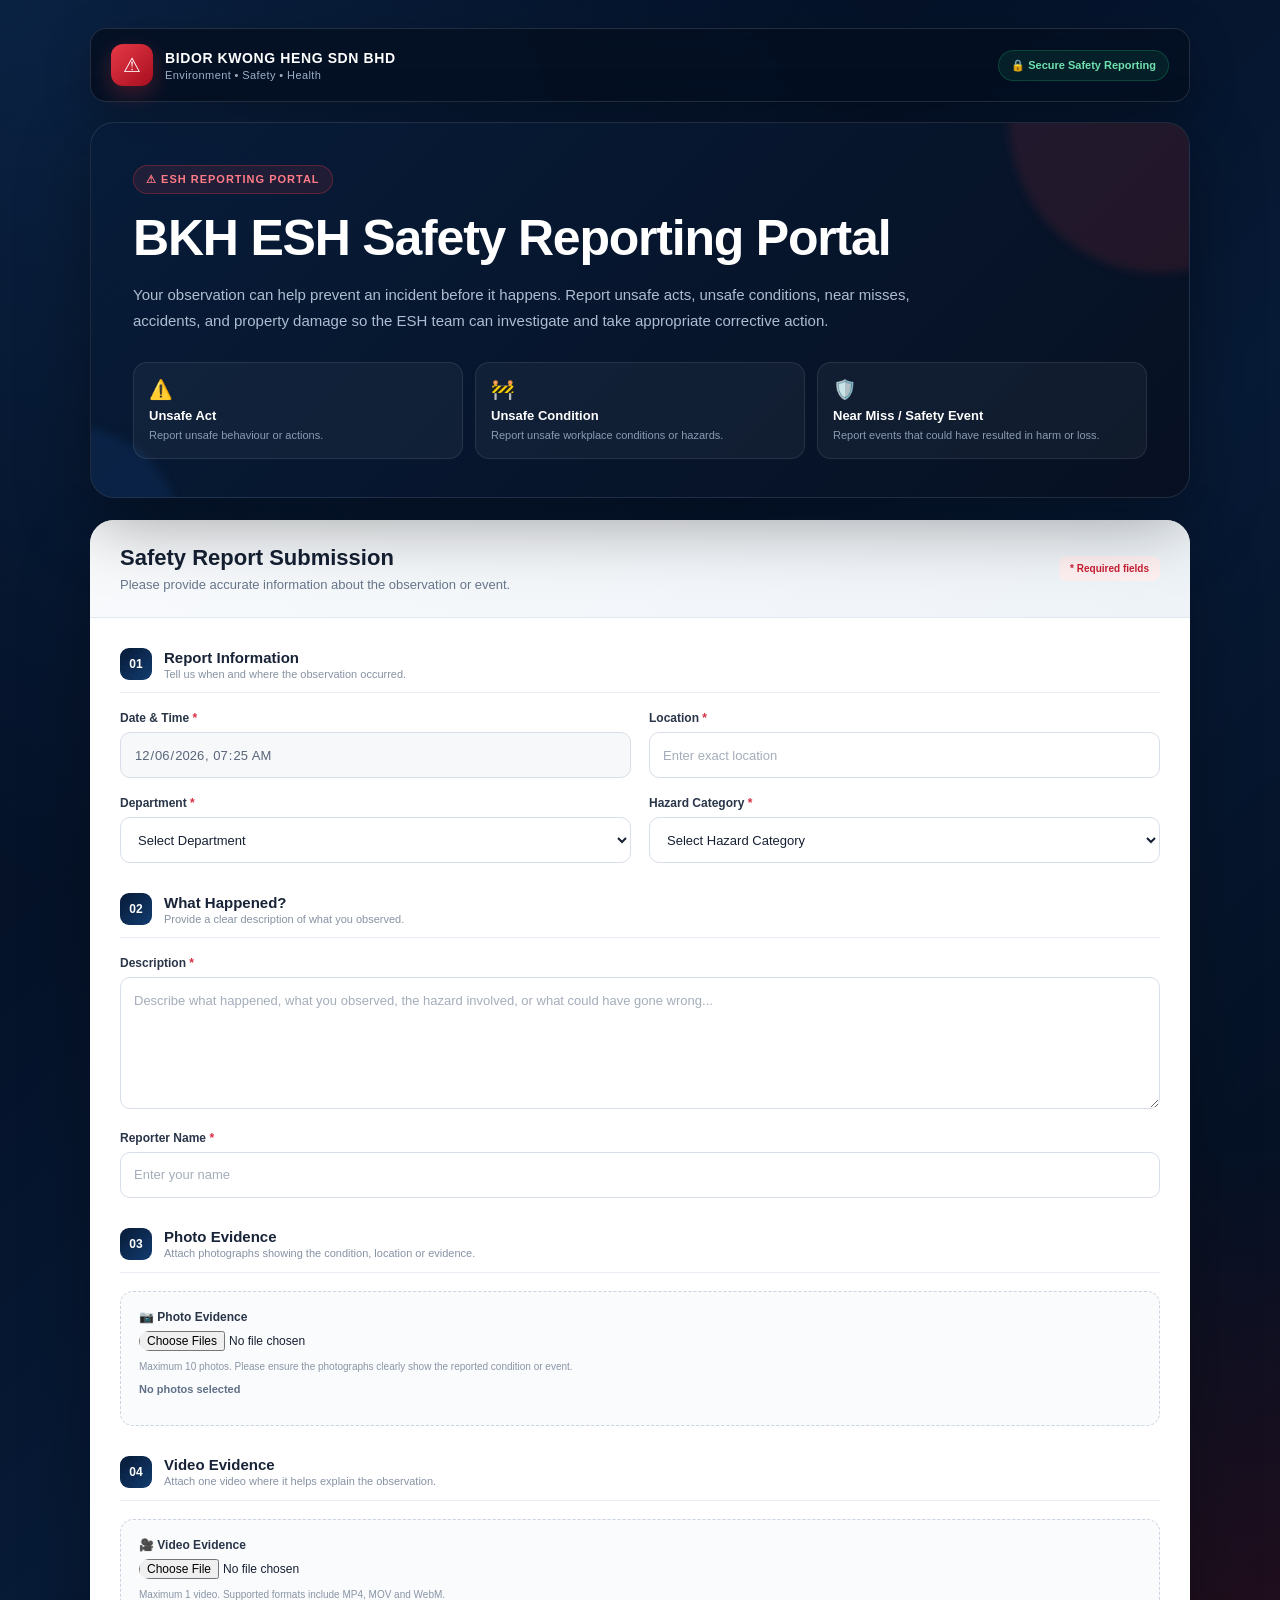
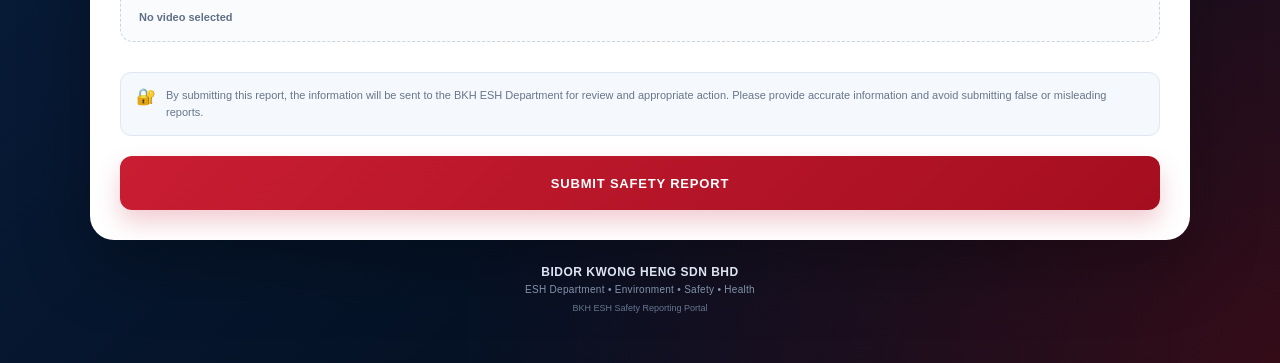
==== commit d234ec4a: "Update index.html" ====
--- a/index.html
+++ b/index.html
@@ -3,1168 +3,1074 @@
 
 <head>
 
-    <meta charset="UTF-8">
-
-    <meta
-        name="viewport"
-        content="width=device-width, initial-scale=1.0"
-    >
-
-    <meta
-        name="theme-color"
-        content="#08213f"
-    >
-
-    <title>BKH ESH Safety Reporting Portal</title>
-
-
-    <style>
-
-        /* =========================================================
-           RESET
-        ========================================================= */
-
-        *{
-            margin:0;
-            padding:0;
-            box-sizing:border-box;
-        }
-
-
-        html{
-            scroll-behavior:smooth;
-        }
-
-
-        body{
-            min-height:100vh;
-            font-family:
-                Inter,
-                Arial,
-                Helvetica,
-                sans-serif;
-
-            background:
-                radial-gradient(
-                    circle at top left,
-                    rgba(24,72,120,.55),
-                    transparent 35%
-                ),
-                radial-gradient(
-                    circle at bottom right,
-                    rgba(120,10,25,.40),
-                    transparent 35%
-                ),
-                linear-gradient(
-                    135deg,
-                    #020817 0%,
-                    #071a36 50%,
-                    #08111f 100%
-                );
-
-            color:#172033;
-            padding:30px 15px;
-        }
-
-
-        /* =========================================================
-           PAGE
-        ========================================================= */
-
-        .page{
-            width:100%;
-            max-width:1050px;
-            margin:0 auto;
-        }
-
-
-        /* =========================================================
-           TOP BRAND
-        ========================================================= */
-
-        .brand-bar{
-            display:flex;
-            align-items:center;
-            justify-content:space-between;
-            gap:20px;
-
-            color:#fff;
-            margin-bottom:22px;
-        }
-
-
-        .brand-left{
-            display:flex;
-            align-items:center;
-            gap:14px;
-        }
-
-
-        .brand-icon{
-            width:52px;
-            height:52px;
-
-            display:flex;
-            align-items:center;
-            justify-content:center;
-
-            border-radius:14px;
-
-            background:
-                linear-gradient(
-                    145deg,
-                    #e63946,
-                    #9b1220
-                );
-
-            box-shadow:
-                0 10px 30px rgba(0,0,0,.30);
-
-            font-size:25px;
-            font-weight:900;
-        }
-
-
-        .brand-company{
-            font-size:14px;
-            font-weight:800;
-            letter-spacing:1px;
-        }
-
-
-        .brand-system{
-            margin-top:3px;
-            color:#aebed3;
-            font-size:12px;
-        }
-
-
-        .secure-badge{
-            display:flex;
-            align-items:center;
-            gap:7px;
-
-            padding:9px 14px;
-
-            border:1px solid rgba(255,255,255,.13);
-            border-radius:999px;
-
-            background:rgba(255,255,255,.07);
-
-            color:#dbe7f5;
-            font-size:12px;
-            font-weight:700;
-
-            backdrop-filter:blur(10px);
-        }
-
-
-        /* =========================================================
-           HERO
-        ========================================================= */
-
-        .hero{
-            position:relative;
-            overflow:hidden;
-
-            padding:38px 38px 35px;
-
-            border-radius:24px;
-
-            background:
-                linear-gradient(
-                    135deg,
-                    rgba(9,36,68,.98),
-                    rgba(7,22,42,.98)
-                );
-
-            border:1px solid rgba(255,255,255,.10);
-
-            box-shadow:
-                0 25px 70px rgba(0,0,0,.35);
-
-            color:#fff;
-        }
-
-
-        .hero::before{
-            content:"";
-
-            position:absolute;
-
-            width:260px;
-            height:260px;
-
-            right:-100px;
-            top:-130px;
-
-            border-radius:50%;
-
-            background:
-                rgba(230,57,70,.16);
-
-            filter:blur(10px);
-        }
-
-
-        .hero::after{
-            content:"";
-
-            position:absolute;
-
-            width:180px;
-            height:180px;
-
-            left:-90px;
-            bottom:-100px;
-
-            border-radius:50%;
-
-            background:
-                rgba(35,111,190,.18);
-
-            filter:blur(10px);
-        }
-
-
-        .hero-content{
-            position:relative;
-            z-index:2;
-        }
-
-
-        .portal-label{
-            display:inline-flex;
-            align-items:center;
-            gap:8px;
-
-            padding:7px 12px;
-
-            border-radius:999px;
-
-            background:
-                rgba(230,57,70,.14);
-
-            border:
-                1px solid rgba(230,57,70,.35);
-
-            color:#ff8d97;
-
-            font-size:11px;
-            font-weight:900;
-
-            letter-spacing:1.2px;
-
-            margin-bottom:17px;
-        }
-
-
-        .portal-dot{
-            width:7px;
-            height:7px;
-
-            border-radius:50%;
-
-            background:#ff5260;
-
-            box-shadow:
-                0 0 12px rgba(255,82,96,.8);
-        }
-
-
-        .hero h1{
-            font-size:
-                clamp(30px, 5vw, 48px);
-
-            line-height:1.08;
-
-            letter-spacing:-1.5px;
-
-            margin-bottom:15px;
-        }
-
-
-        .hero h1 span{
-            color:#ff6672;
-        }
-
-
-        .hero-description{
-            max-width:780px;
-
-            color:#c2d0df;
-
-            font-size:15px;
-            line-height:1.7;
-        }
-
-
-        /* =========================================================
-           REPORT TYPES
-        ========================================================= */
-
-        .report-types{
-            display:grid;
-
-            grid-template-columns:
-                repeat(3,1fr);
-
-            gap:12px;
-
-            margin-top:25px;
-        }
-
-
-        .type-card{
-            padding:15px 16px;
-
-            border-radius:15px;
-
-            background:
-                rgba(255,255,255,.055);
-
-            border:
-                1px solid rgba(255,255,255,.09);
-        }
-
-
-        .type-icon{
-            font-size:21px;
-            margin-bottom:7px;
-        }
-
-
-        .type-title{
-            color:#fff;
-
-            font-size:13px;
-            font-weight:800;
-
-            margin-bottom:4px;
-        }
-
-
-        .type-text{
-            color:#9eafc3;
-
-            font-size:11px;
-            line-height:1.5;
-        }
-
-
-        /* =========================================================
-           MAIN FORM CARD
-        ========================================================= */
-
-        .form-card{
-            margin-top:22px;
-
-            background:#f8fafc;
-
-            border-radius:24px;
-
-            overflow:hidden;
-
-            box-shadow:
-                0 25px 70px rgba(0,0,0,.30);
-        }
-
-
-        /* =========================================================
-           FORM HEADER
-        ========================================================= */
-
-        .form-header{
-            padding:24px 30px;
-
-            background:#fff;
-
-            border-bottom:
-                1px solid #e5eaf0;
-
-            display:flex;
-            justify-content:space-between;
-            align-items:center;
-            gap:20px;
-        }
-
-
-        .form-header-title{
-            font-size:20px;
-            font-weight:850;
-            color:#10233c;
-        }
-
-
-        .form-header-subtitle{
-            margin-top:5px;
-
-            font-size:12px;
-            color:#718096;
-        }
-
-
-        .required-note{
-            color:#7b8797;
-            font-size:11px;
-            white-space:nowrap;
-        }
-
-
-        .required-star{
-            color:#d9293d;
-            font-weight:900;
-        }
-
-
-        /* =========================================================
-           FORM BODY
-        ========================================================= */
-
-        form{
-            padding:28px 30px 32px;
-        }
-
-
-        /* =========================================================
-           SECTION
-        ========================================================= */
-
-        .form-section{
-            background:#fff;
-
-            border:
-                1px solid #e4e9ef;
-
-            border-radius:18px;
-
-            padding:23px;
-
-            margin-bottom:18px;
-
-            box-shadow:
-                0 5px 18px rgba(16,35,60,.035);
-        }
-
-
-        .section-heading{
-            display:flex;
-            align-items:flex-start;
-            gap:13px;
-
-            margin-bottom:20px;
-        }
-
-
-        .section-number{
-            flex:0 0 auto;
-
-            width:35px;
-            height:35px;
-
-            display:flex;
-            align-items:center;
-            justify-content:center;
-
-            border-radius:10px;
-
-            background:
-                linear-gradient(
-                    135deg,
-                    #0b3563,
-                    #124d88
-                );
-
-            color:#fff;
-
-            font-size:13px;
-            font-weight:900;
-        }
-
-
-        .section-title{
-            color:#10233c;
-
-            font-size:16px;
-            font-weight:850;
-        }
-
-
-        .section-description{
-            color:#7a8798;
-
-            font-size:11px;
-
-            margin-top:4px;
-
-            line-height:1.5;
-        }
-
-
-        /* =========================================================
-           GRID
-        ========================================================= */
-
-        .form-grid{
-            display:grid;
-
-            grid-template-columns:
-                repeat(2, minmax(0,1fr));
-
-            gap:18px;
-        }
-
-
-        .field-full{
-            grid-column:1 / -1;
-        }
-
-
-        /* =========================================================
-           FIELD
-        ========================================================= */
-
-        .field{
-            min-width:0;
-        }
-
-
-        .field label{
-            display:block;
-
-            margin-bottom:8px;
-
-            color:#26364b;
-
-            font-size:12px;
-
-            font-weight:800;
-        }
-
-
-        .label-icon{
-            margin-right:5px;
-        }
-
-
-        input,
-        select,
-        textarea{
-            width:100%;
-
-            border:
-                1px solid #d8e0e9;
-
-            background:#fbfcfe;
-
-            color:#1b293b;
-
-            border-radius:11px;
-
-            padding:
-                12px 13px;
-
-            font-family:inherit;
-
-            font-size:13px;
-
-            outline:none;
-
-            transition:
-                border-color .2s ease,
-                box-shadow .2s ease,
-                background .2s ease;
-        }
-
-
-        input,
-        select{
-            height:45px;
-        }
-
-
-        textarea{
-            min-height:130px;
-
-            resize:vertical;
-
-            line-height:1.6;
-        }
-
-
-        input:focus,
-        select:focus,
-        textarea:focus{
-            border-color:#2872b9;
-
-            background:#fff;
-
-            box-shadow:
-                0 0 0 4px
-                rgba(40,114,185,.10);
-        }
-
-
-        input[readonly]{
-            background:#f2f5f8;
-            color:#566579;
-        }
-
-
-        select{
-            cursor:pointer;
-        }
-
-
-        .field-help{
-            margin-top:6px;
-
-            color:#8793a3;
-
-            font-size:10px;
-
-            line-height:1.4;
-        }
-
-
-        /* =========================================================
-           DESCRIPTION
-        ========================================================= */
-
-        .description-box{
-            position:relative;
-        }
-
-
-        .description-tip{
-            margin-top:9px;
-
-            padding:10px 12px;
-
-            border-radius:9px;
-
-            background:#f3f7fb;
-
-            color:#64748b;
-
-            font-size:10px;
-
-            line-height:1.5;
-        }
-
-
-        /* =========================================================
-           UPLOAD CARDS
-        ========================================================= */
-
-        .upload-card{
-            border:
-                1.5px dashed #cbd6e2;
-
-            border-radius:14px;
-
-            padding:18px;
-
-            background:#fafcfe;
-
-            transition:
-                border-color .2s ease,
-                background .2s ease;
-        }
-
-
-        .upload-card:hover{
-            border-color:#397bb8;
-
-            background:#f5f9fd;
-        }
-
-
-        .upload-top{
-            display:flex;
-
-            align-items:center;
-
-            gap:13px;
-
-            margin-bottom:13px;
-        }
-
-
-        .upload-icon{
-            width:42px;
-            height:42px;
-
-            display:flex;
-            align-items:center;
-            justify-content:center;
-
-            border-radius:11px;
-
-            background:#eaf2fa;
-
-            font-size:21px;
-        }
-
-
-        .upload-title{
-            color:#1c2d42;
-
-            font-size:13px;
-
-            font-weight:850;
-        }
-
-
-        .upload-subtitle{
-            color:#7b8999;
-
-            font-size:10px;
-
-            margin-top:3px;
-        }
-
-
-        .upload-card input[type="file"]{
-            height:auto;
-
-            padding:9px;
-
-            background:#fff;
-
-            font-size:11px;
-
-            cursor:pointer;
-        }
-
-
-        .upload-card input[type="file"]::file-selector-button{
-            border:0;
-
-            border-radius:8px;
-
-            padding:8px 12px;
-
-            margin-right:9px;
-
-            background:#0c3765;
-
-            color:#fff;
-
-            font-size:11px;
-
-            font-weight:700;
-
-            cursor:pointer;
-        }
-
-
-        .file-status{
-            margin-top:9px;
-
-            min-height:16px;
-
-            color:#68778a;
-
-            font-size:10px;
-
-            font-weight:600;
-        }
-
-
-        /* =========================================================
-           PHOTO PREVIEW
-        ========================================================= */
-
-        #photoPreview{
-            display:grid;
-
-            grid-template-columns:
-                repeat(auto-fill,minmax(90px,1fr));
-
-            gap:8px;
-
-            margin-top:12px;
-        }
-
-
-        #photoPreview img{
-            width:100%;
-            height:80px;
-
-            object-fit:cover;
-
-            border-radius:9px;
-
-            border:
-                1px solid #dbe3ec;
-        }
-
-
-        /* =========================================================
-           VIDEO PREVIEW
-        ========================================================= */
-
-        #videoPreview{
-            margin-top:14px;
-
-            padding:10px;
-
-            background:#101a29;
-
-            border-radius:12px;
-        }
-
-
-        #videoPlayer{
-            display:block;
-
-            width:100%;
-
-            max-height:330px;
-
-            border-radius:8px;
-
-            background:#000;
-        }
-
-
-        /* =========================================================
-           SUBMIT AREA
-        ========================================================= */
-
-        .submit-area{
-            padding-top:5px;
-        }
-
-
-        .submit-notice{
-            display:flex;
-
-            align-items:flex-start;
-
-            gap:10px;
-
-            margin-bottom:15px;
-
-            padding:13px 15px;
-
-            border-radius:11px;
-
-            background:#eef5fb;
-
-            border:
-                1px solid #d6e6f4;
-
-            color:#53677d;
-
-            font-size:10px;
-
-            line-height:1.5;
-        }
-
-
-        .submit-notice-icon{
-            font-size:16px;
-        }
-
-
-        .submit-button{
-            width:100%;
-
-            min-height:54px;
-
-            border:0;
-
-            border-radius:13px;
-
-            background:
-                linear-gradient(
-                    135deg,
-                    #d52237,
-                    #a70e20
-                );
-
-            color:#fff;
-
-            font-family:inherit;
-
-            font-size:14px;
-
-            font-weight:900;
-
-            letter-spacing:.5px;
-
-            cursor:pointer;
-
-            box-shadow:
-                0 10px 24px
-                rgba(180,20,40,.22);
-
-            transition:
-                transform .15s ease,
-                box-shadow .15s ease,
-                filter .15s ease;
-        }
-
-
-        .submit-button:hover{
-            transform:translateY(-1px);
-
-            filter:brightness(1.06);
-
-            box-shadow:
-                0 14px 30px
-                rgba(180,20,40,.28);
-        }
-
-
-        .submit-button:active{
-            transform:translateY(0);
-        }
-
-
-        .submit-button:disabled{
-            opacity:.65;
-
-            cursor:not-allowed;
-
-            transform:none;
-        }
-
-
-        /* =========================================================
-           SUCCESS MESSAGE
-        ========================================================= */
-
-        .success-message{
-            display:none;
-
-            margin:
-                0 30px 30px;
-
-            padding:22px;
-
-            border-radius:16px;
-
-            background:
-                linear-gradient(
-                    135deg,
-                    #ecfdf3,
-                    #f7fffa
-                );
-
-            border:
-                1px solid #b8e8ca;
-
-            color:#155b34;
-
-            text-align:center;
-
-            font-size:14px;
-
-            line-height:1.6;
-        }
-
-
-        /* =========================================================
-           FOOTER
-        ========================================================= */
-
-        .footer{
-            padding:20px 10px 5px;
-
-            text-align:center;
-
-            color:#8193a8;
-
-            font-size:10px;
-
-            line-height:1.7;
-        }
-
-
-        .footer strong{
-            color:#aebed0;
-        }
-
-
-        /* =========================================================
-           MOBILE
-        ========================================================= */
-
-        @media(max-width:760px){
-
-            body{
-                padding:
-                    15px 10px;
-            }
-
-
-            .brand-bar{
-                align-items:flex-start;
-            }
-
-
-            .brand-company{
-                font-size:12px;
-            }
-
-
-            .secure-badge{
-                display:none;
-            }
-
-
-            .hero{
-                padding:
-                    27px 22px 25px;
-
-                border-radius:19px;
-            }
-
-
-            .hero h1{
-                font-size:30px;
-            }
-
-
-            .hero-description{
-                font-size:13px;
-            }
-
-
-            .report-types{
-                grid-template-columns:1fr;
-
-                gap:8px;
-
-                margin-top:18px;
-            }
-
-
-            .type-card{
-                display:flex;
-
-                align-items:center;
-
-                gap:11px;
-
-                padding:11px 13px;
-            }
-
-
-            .type-icon{
-                margin:0;
-            }
-
-
-            .type-title{
-                margin:0 0 2px;
-            }
-
-
-            .form-card{
-                border-radius:18px;
-            }
-
-
-            .form-header{
-                padding:
-                    20px 18px;
-            }
-
-
-            .required-note{
-                display:none;
-            }
-
-
-            form{
-                padding:
-                    18px 14px 22px;
-            }
-
-
-            .form-section{
-                padding:17px;
-
-                border-radius:15px;
-            }
-
-
-            .form-grid{
-                grid-template-columns:1fr;
-
-                gap:15px;
-            }
-
-
-            .field-full{
-                grid-column:auto;
-            }
-
-
-            .section-heading{
-                margin-bottom:17px;
-            }
-
-
-            .success-message{
-                margin:
-                    0 14px 22px;
-            }
-
-
-            .footer{
-                padding-bottom:0;
-            }
-
-        }
-
-
-        /* =========================================================
-           VERY SMALL MOBILE
-        ========================================================= */
-
-        @media(max-width:420px){
-
-            .brand-icon{
-                width:45px;
-                height:45px;
-
-                font-size:21px;
-            }
-
-
-            .hero h1{
-                font-size:27px;
-            }
-
-
-            .form-header-title{
-                font-size:17px;
-            }
-
-
-            .section-title{
-                font-size:14px;
-            }
-
-
-            input,
-            select{
-                height:44px;
-            }
-
-
-            textarea{
-                min-height:120px;
-            }
-
-        }
-
-    </style>
+<meta charset="UTF-8">
+
+<meta
+    name="viewport"
+    content="width=device-width, initial-scale=1.0"
+>
+
+<title>BKH ESH Safety Reporting Portal</title>
+
+<style>
+
+/* =========================================================
+   RESET
+========================================================= */
+
+*{
+    margin:0;
+    padding:0;
+    box-sizing:border-box;
+}
+
+html{
+    scroll-behavior:smooth;
+}
+
+body{
+    min-height:100vh;
+    font-family:
+        Inter,
+        Arial,
+        Helvetica,
+        sans-serif;
+
+    background:
+        radial-gradient(
+            circle at top left,
+            rgba(20,66,120,.45),
+            transparent 38%
+        ),
+        radial-gradient(
+            circle at bottom right,
+            rgba(180,20,35,.28),
+            transparent 35%
+        ),
+        linear-gradient(
+            135deg,
+            #020817 0%,
+            #071a36 50%,
+            #030914 100%
+        );
+
+    color:#172033;
+}
+
+
+/* =========================================================
+   PAGE WRAPPER
+========================================================= */
+
+.page{
+    width:100%;
+    min-height:100vh;
+    padding:28px 18px 50px;
+}
+
+
+/* =========================================================
+   MAIN CONTAINER
+========================================================= */
+
+.container{
+    width:100%;
+    max-width:1100px;
+    margin:0 auto;
+}
+
+
+/* =========================================================
+   TOP BRAND BAR
+========================================================= */
+
+.brand-bar{
+    display:flex;
+    align-items:center;
+    justify-content:space-between;
+    gap:20px;
+
+    padding:15px 20px;
+
+    margin-bottom:20px;
+
+    border:1px solid rgba(255,255,255,.12);
+
+    border-radius:16px;
+
+    background:
+        rgba(4,15,32,.82);
+
+    backdrop-filter:blur(14px);
+
+    box-shadow:
+        0 15px 45px rgba(0,0,0,.25);
+}
+
+.brand-left{
+    display:flex;
+    align-items:center;
+    gap:12px;
+}
+
+.brand-icon{
+    width:42px;
+    height:42px;
+
+    display:flex;
+    align-items:center;
+    justify-content:center;
+
+    border-radius:12px;
+
+    background:
+        linear-gradient(
+            135deg,
+            #e63946,
+            #a80f20
+        );
+
+    color:#fff;
+
+    font-size:20px;
+
+    box-shadow:
+        0 8px 22px rgba(230,57,70,.28);
+}
+
+.brand-name{
+    color:#fff;
+    font-size:14px;
+    font-weight:800;
+    letter-spacing:.6px;
+}
+
+.brand-sub{
+    margin-top:3px;
+    color:#9eb0c9;
+    font-size:11px;
+    letter-spacing:.4px;
+}
+
+.secure-badge{
+    display:flex;
+    align-items:center;
+    gap:7px;
+
+    padding:8px 12px;
+
+    border-radius:999px;
+
+    background:
+        rgba(31,183,111,.10);
+
+    border:1px solid
+        rgba(31,183,111,.25);
+
+    color:#70e1ae;
+
+    font-size:11px;
+    font-weight:700;
+}
+
+
+/* =========================================================
+   HERO
+========================================================= */
+
+.hero{
+    position:relative;
+
+    overflow:hidden;
+
+    padding:42px 42px 38px;
+
+    border-radius:24px;
+
+    background:
+        linear-gradient(
+            135deg,
+            rgba(7,28,57,.97),
+            rgba(7,17,34,.97)
+        );
+
+    border:1px solid
+        rgba(255,255,255,.10);
+
+    box-shadow:
+        0 25px 70px rgba(0,0,0,.35);
+
+    margin-bottom:22px;
+}
+
+.hero::before{
+    content:"";
+
+    position:absolute;
+
+    width:300px;
+    height:300px;
+
+    right:-120px;
+    top:-150px;
+
+    border-radius:50%;
+
+    background:
+        rgba(230,57,70,.12);
+
+    filter:blur(5px);
+}
+
+.hero::after{
+    content:"";
+
+    position:absolute;
+
+    width:220px;
+    height:220px;
+
+    left:-130px;
+    bottom:-150px;
+
+    border-radius:50%;
+
+    background:
+        rgba(32,103,180,.14);
+
+    filter:blur(5px);
+}
+
+.hero-content{
+    position:relative;
+    z-index:2;
+}
+
+.hero-pill{
+    display:inline-flex;
+    align-items:center;
+    gap:7px;
+
+    padding:7px 12px;
+
+    margin-bottom:17px;
+
+    border-radius:999px;
+
+    background:
+        rgba(230,57,70,.11);
+
+    border:1px solid
+        rgba(230,57,70,.30);
+
+    color:#ff7c86;
+
+    font-size:11px;
+    font-weight:800;
+
+    letter-spacing:1px;
+}
+
+.hero h1{
+    color:#fff;
+
+    font-size:
+        clamp(
+            30px,
+            5vw,
+            50px
+        );
+
+    line-height:1.08;
+
+    font-weight:900;
+
+    letter-spacing:-1.2px;
+
+    max-width:850px;
+}
+
+.hero-description{
+    max-width:790px;
+
+    margin-top:17px;
+
+    color:#aebdd1;
+
+    font-size:15px;
+
+    line-height:1.75;
+}
+
+
+/* =========================================================
+   REPORT TYPE CARDS
+========================================================= */
+
+.type-grid{
+    position:relative;
+    z-index:2;
+
+    display:grid;
+
+    grid-template-columns:
+        repeat(
+            3,
+            minmax(0,1fr)
+        );
+
+    gap:12px;
+
+    margin-top:27px;
+}
+
+.type-card{
+    padding:15px;
+
+    border-radius:14px;
+
+    background:
+        rgba(255,255,255,.045);
+
+    border:1px solid
+        rgba(255,255,255,.09);
+}
+
+.type-icon{
+    font-size:19px;
+    margin-bottom:7px;
+}
+
+.type-title{
+    color:#fff;
+
+    font-size:13px;
+
+    font-weight:800;
+}
+
+.type-text{
+    margin-top:4px;
+
+    color:#899bb3;
+
+    font-size:11px;
+
+    line-height:1.5;
+}
+
+
+/* =========================================================
+   FORM CARD
+========================================================= */
+
+.form-card{
+    background:#fff;
+
+    border-radius:24px;
+
+    overflow:hidden;
+
+    box-shadow:
+        0 25px 70px rgba(0,0,0,.30);
+}
+
+
+/* =========================================================
+   FORM HEADER
+========================================================= */
+
+.form-header{
+    padding:25px 30px;
+
+    background:
+        linear-gradient(
+            135deg,
+            #f8fafc,
+            #eef3f8
+        );
+
+    border-bottom:1px solid #e3e8ef;
+}
+
+.form-header-row{
+    display:flex;
+    align-items:center;
+    justify-content:space-between;
+    gap:15px;
+}
+
+.form-header h2{
+    color:#152033;
+
+    font-size:22px;
+
+    font-weight:850;
+}
+
+.form-header p{
+    margin-top:6px;
+
+    color:#69778b;
+
+    font-size:13px;
+}
+
+.required-note{
+    padding:7px 11px;
+
+    border-radius:8px;
+
+    background:#fff1f2;
+
+    color:#c81e32;
+
+    font-size:10px;
+
+    font-weight:800;
+
+    white-space:nowrap;
+}
+
+
+/* =========================================================
+   FORM BODY
+========================================================= */
+
+.form-body{
+    padding:30px;
+}
+
+
+/* =========================================================
+   FORM SECTION
+========================================================= */
+
+.form-section{
+    margin-bottom:30px;
+}
+
+.section-heading{
+    display:flex;
+    align-items:center;
+    gap:12px;
+
+    margin-bottom:18px;
+
+    padding-bottom:12px;
+
+    border-bottom:1px solid #e8edf3;
+}
+
+.section-number{
+    width:32px;
+    height:32px;
+
+    flex-shrink:0;
+
+    display:flex;
+    align-items:center;
+    justify-content:center;
+
+    border-radius:9px;
+
+    background:
+        linear-gradient(
+            135deg,
+            #071a36,
+            #123c70
+        );
+
+    color:#fff;
+
+    font-size:12px;
+
+    font-weight:900;
+}
+
+.section-title{
+    color:#182337;
+
+    font-size:15px;
+
+    font-weight:850;
+}
+
+.section-description{
+    margin-top:2px;
+
+    color:#8792a3;
+
+    font-size:11px;
+}
+
+
+/* =========================================================
+   FORM GRID
+========================================================= */
+
+.form-grid{
+    display:grid;
+
+    grid-template-columns:
+        repeat(
+            2,
+            minmax(0,1fr)
+        );
+
+    gap:18px;
+}
+
+.form-group{
+    min-width:0;
+}
+
+.form-group.full{
+    grid-column:1 / -1;
+}
+
+
+/* =========================================================
+   LABEL
+========================================================= */
+
+label{
+    display:block;
+
+    margin-bottom:7px;
+
+    color:#293548;
+
+    font-size:12px;
+
+    font-weight:800;
+}
+
+.required{
+    color:#d92d41;
+}
+
+
+/* =========================================================
+   INPUTS
+========================================================= */
+
+input,
+select,
+textarea{
+    width:100%;
+
+    border:1px solid #d8dee7;
+
+    border-radius:10px;
+
+    background:#fff;
+
+    color:#172033;
+
+    font-family:inherit;
+
+    font-size:13px;
+
+    outline:none;
+
+    transition:
+        border-color .2s ease,
+        box-shadow .2s ease,
+        background .2s ease;
+}
+
+input,
+select{
+    height:46px;
+
+    padding:0 13px;
+}
+
+textarea{
+    min-height:125px;
+
+    padding:13px;
+
+    resize:vertical;
+
+    line-height:1.6;
+}
+
+input::placeholder,
+textarea::placeholder{
+    color:#a4adba;
+}
+
+input:focus,
+select:focus,
+textarea:focus{
+    border-color:#315f98;
+
+    box-shadow:
+        0 0 0 3px
+        rgba(49,95,152,.10);
+
+    background:#fcfdff;
+}
+
+input[readonly]{
+    background:#f6f8fa;
+    color:#596579;
+}
+
+
+/* =========================================================
+   FILE INPUT
+========================================================= */
+
+.file-box{
+    position:relative;
+
+    border:1.5px dashed #cbd4df;
+
+    border-radius:13px;
+
+    padding:18px;
+
+    background:#fafbfd;
+
+    transition:.2s ease;
+}
+
+.file-box:hover{
+    border-color:#5479a7;
+    background:#f7faff;
+}
+
+.file-box input[type="file"]{
+    height:auto;
+
+    padding:0;
+
+    border:0;
+
+    background:transparent;
+
+    box-shadow:none;
+
+    font-size:12px;
+
+    cursor:pointer;
+}
+
+.file-help{
+    margin-top:8px;
+
+    color:#8a95a5;
+
+    font-size:10px;
+
+    line-height:1.5;
+}
+
+
+/* =========================================================
+   PHOTO PREVIEW
+========================================================= */
+
+.photo-count{
+    margin-top:9px;
+
+    color:#607087;
+
+    font-size:11px;
+
+    font-weight:700;
+}
+
+.photo-preview{
+    display:grid;
+
+    grid-template-columns:
+        repeat(
+            auto-fill,
+            minmax(85px,1fr)
+        );
+
+    gap:9px;
+
+    margin-top:12px;
+}
+
+.photo-thumb{
+    position:relative;
+
+    height:85px;
+
+    overflow:hidden;
+
+    border-radius:9px;
+
+    border:1px solid #dfe4eb;
+
+    background:#f2f4f7;
+}
+
+.photo-thumb img{
+    width:100%;
+    height:100%;
+
+    object-fit:cover;
+}
+
+
+/* =========================================================
+   VIDEO INFO
+========================================================= */
+
+.video-info{
+    margin-top:9px;
+
+    color:#607087;
+
+    font-size:11px;
+
+    font-weight:700;
+}
+
+.video-preview{
+    display:none;
+
+    margin-top:13px;
+
+    overflow:hidden;
+
+    border-radius:12px;
+
+    background:#07111f;
+
+    border:1px solid #dce2ea;
+}
+
+.video-preview video{
+    display:block;
+
+    width:100%;
+
+    max-height:360px;
+
+    background:#000;
+}
+
+
+/* =========================================================
+   SUBMIT NOTICE
+========================================================= */
+
+.submit-notice{
+    display:flex;
+    align-items:flex-start;
+
+    gap:10px;
+
+    padding:14px 15px;
+
+    margin-top:5px;
+
+    border-radius:11px;
+
+    background:#f5f8fc;
+
+    border:1px solid #e1e7ef;
+}
+
+.notice-icon{
+    flex-shrink:0;
+
+    font-size:16px;
+}
+
+.submit-notice p{
+    color:#68768a;
+
+    font-size:11px;
+
+    line-height:1.55;
+}
+
+
+/* =========================================================
+   SUBMIT BUTTON
+========================================================= */
+
+.submit-area{
+    margin-top:20px;
+}
+
+.submit-button{
+    width:100%;
+
+    height:54px;
+
+    border:0;
+
+    border-radius:12px;
+
+    background:
+        linear-gradient(
+            135deg,
+            #c91d32,
+            #a50e20
+        );
+
+    color:#fff;
+
+    font-family:inherit;
+
+    font-size:13px;
+
+    font-weight:900;
+
+    letter-spacing:.8px;
+
+    cursor:pointer;
+
+    box-shadow:
+        0 12px 25px
+        rgba(190,25,48,.22);
+
+    transition:
+        transform .15s ease,
+        box-shadow .15s ease,
+        opacity .15s ease;
+}
+
+.submit-button:hover{
+    transform:translateY(-1px);
+
+    box-shadow:
+        0 16px 30px
+        rgba(190,25,48,.30);
+}
+
+.submit-button:active{
+    transform:translateY(0);
+}
+
+.submit-button:disabled{
+    opacity:.65;
+
+    cursor:not-allowed;
+
+    transform:none;
+}
+
+
+/* =========================================================
+   SUCCESS MESSAGE
+========================================================= */
+
+.success-message{
+    display:none;
+
+    margin:0 30px 30px;
+
+    padding:16px 18px;
+
+    border-radius:12px;
+
+    background:#ecfdf5;
+
+    border:1px solid #b7ebd2;
+
+    color:#087443;
+
+    font-size:13px;
+
+    font-weight:700;
+
+    line-height:1.5;
+}
+
+
+/* =========================================================
+   FOOTER
+========================================================= */
+
+.footer{
+    padding:25px 10px 0;
+
+    text-align:center;
+}
+
+.footer-company{
+    color:#dce5f1;
+
+    font-size:12px;
+
+    font-weight:800;
+
+    letter-spacing:.5px;
+}
+
+.footer-dept{
+    margin-top:5px;
+
+    color:#8394ab;
+
+    font-size:10px;
+
+    letter-spacing:.3px;
+}
+
+.footer-portal{
+    margin-top:8px;
+
+    color:#65778f;
+
+    font-size:9px;
+}
+
+
+/* =========================================================
+   RESPONSIVE
+========================================================= */
+
+@media(max-width:800px){
+
+    .page{
+        padding:
+            15px
+            12px
+            35px;
+    }
+
+    .brand-bar{
+        padding:13px 14px;
+    }
+
+    .secure-badge{
+        display:none;
+    }
+
+    .hero{
+        padding:
+            30px
+            24px
+            28px;
+
+        border-radius:20px;
+    }
+
+    .type-grid{
+        grid-template-columns:1fr;
+    }
+
+    .type-card{
+        padding:13px;
+    }
+
+    .form-header{
+        padding:21px 20px;
+    }
+
+    .form-body{
+        padding:22px 20px;
+    }
+
+    .form-header-row{
+        align-items:flex-start;
+        flex-direction:column;
+    }
+
+    .required-note{
+        white-space:normal;
+    }
+
+    .form-grid{
+        grid-template-columns:1fr;
+    }
+
+    .form-group.full{
+        grid-column:auto;
+    }
+
+    .success-message{
+        margin:
+            0
+            20px
+            20px;
+    }
+}
+
+
+@media(max-width:500px){
+
+    .brand-name{
+        font-size:12px;
+    }
+
+    .brand-sub{
+        font-size:9px;
+    }
+
+    .brand-icon{
+        width:37px;
+        height:37px;
+    }
+
+    .hero h1{
+        font-size:30px;
+    }
+
+    .hero-description{
+        font-size:13px;
+        line-height:1.65;
+    }
+
+    .form-header h2{
+        font-size:19px;
+    }
+
+    .form-body{
+        padding:20px 16px;
+    }
+
+    input,
+    select{
+        height:48px;
+    }
+
+    textarea{
+        min-height:135px;
+    }
+
+    .submit-button{
+        height:55px;
+    }
+
+}
+
+
+/* =========================================================
+   ACCESSIBILITY
+========================================================= */
+
+button,
+input,
+select,
+textarea{
+    -webkit-tap-highlight-color:transparent;
+}
+
+button:focus-visible,
+input:focus-visible,
+select:focus-visible,
+textarea:focus-visible{
+    outline:
+        3px solid
+        rgba(49,95,152,.25);
+
+    outline-offset:2px;
+}
+
+</style>
 
 </head>
 
@@ -1174,711 +1080,699 @@
 
 <div class="page">
 
-
-    <!-- =========================================================
-         BRAND BAR
-    ========================================================== -->
-
-    <div class="brand-bar">
-
-        <div class="brand-left">
-
-            <div class="brand-icon">
-                ⚠
+<div class="container">
+
+
+<!-- =====================================================
+     BRAND BAR
+===================================================== -->
+
+<div class="brand-bar">
+
+    <div class="brand-left">
+
+        <div class="brand-icon">
+            ⚠
+        </div>
+
+        <div>
+
+            <div class="brand-name">
+                BIDOR KWONG HENG SDN BHD
             </div>
 
-            <div>
-
-                <div class="brand-company">
-                    BIDOR KWONG HENG SDN BHD
-                </div>
-
-                <div class="brand-system">
-                    Environment • Safety • Health
-                </div>
-
+            <div class="brand-sub">
+                Environment • Safety • Health
             </div>
 
         </div>
 
-
-        <div class="secure-badge">
-            🔒 Secure Safety Reporting
-        </div>
-
     </div>
 
 
-
-    <!-- =========================================================
-         HERO
-    ========================================================== -->
-
-    <section class="hero">
-
-        <div class="hero-content">
-
-            <div class="portal-label">
-
-                <span class="portal-dot"></span>
-
-                ESH REPORTING PORTAL
-
-            </div>
-
-
-            <h1>
-                BKH ESH
-                <span>Safety Reporting Portal</span>
-            </h1>
-
-
-            <p class="hero-description">
-
-                Your observation can help prevent an incident before it happens.
-                Report unsafe acts, unsafe conditions, near misses, incidents,
-                accidents, and property damage so the ESH team can investigate
-                and take appropriate corrective action.
-
-            </p>
-
-
-
-            <div class="report-types">
-
-
-                <div class="type-card">
-
-                    <div class="type-icon">
-                        ⚠️
-                    </div>
-
-                    <div>
-
-                        <div class="type-title">
-                            Unsafe Act
-                        </div>
-
-                        <div class="type-text">
-                            Unsafe behaviour or action that could cause harm.
-                        </div>
-
-                    </div>
-
-                </div>
-
-
-
-                <div class="type-card">
-
-                    <div class="type-icon">
-                        🚧
-                    </div>
-
-                    <div>
-
-                        <div class="type-title">
-                            Unsafe Condition
-                        </div>
-
-                        <div class="type-text">
-                            Hazardous workplace condition requiring attention.
-                        </div>
-
-                    </div>
-
-                </div>
-
-
-
-                <div class="type-card">
-
-                    <div class="type-icon">
-                        🛡️
-                    </div>
-
-                    <div>
-
-                        <div class="type-title">
-                            Near Miss / Incident
-                        </div>
-
-                        <div class="type-text">
-                            An event that could have resulted in harm or loss.
-                        </div>
-
-                    </div>
-
-                </div>
-
-
-            </div>
-
-        </div>
-
-    </section>
-
-
-
-    <!-- =========================================================
-         FORM CARD
-    ========================================================== -->
-
-    <div class="form-card">
-
-
-        <div class="form-header">
-
-            <div>
-
-                <div class="form-header-title">
-                    Safety Report Submission
-                </div>
-
-                <div class="form-header-subtitle">
-                    Please provide accurate information about the observation or event.
-                </div>
-
-            </div>
-
-
-            <div class="required-note">
-
-                <span class="required-star">*</span>
-                Required fields
-
-            </div>
-
-        </div>
-
-
-
-        <form
-            id="nearMissForm"
-        >
-
-
-            <!-- =================================================
-                 SECTION 1
-            ================================================== -->
-
-            <section class="form-section">
-
-
-                <div class="section-heading">
-
-                    <div class="section-number">
-                        01
-                    </div>
-
-                    <div>
-
-                        <div class="section-title">
-                            Report Information
-                        </div>
-
-                        <div class="section-description">
-                            Record when and where the safety observation or event occurred.
-                        </div>
-
-                    </div>
-
-                </div>
-
-
-
-                <div class="form-grid">
-
-
-                    <div class="field">
-
-                        <label for="dateTime">
-                            📅 Date &amp; Time
-                            <span class="required-star">*</span>
-                        </label>
-
-                        <input
-                            type="datetime-local"
-                            id="dateTime"
-                            name="dateTime"
-                            required
-                            readonly
-                        >
-
-                        <div class="field-help">
-                            The submission date and time will be recorded.
-                        </div>
-
-                    </div>
-
-
-
-                    <div class="field">
-
-                        <label for="location">
-                            📍 Location
-                            <span class="required-star">*</span>
-                        </label>
-
-                        <input
-                            type="text"
-                            id="location"
-                            name="location"
-                            placeholder="e.g. Production Area, Warehouse, Canteen"
-                            required
-                        >
-
-                    </div>
-
-
-
-                    <div class="field">
-
-                        <label for="department">
-                            🏢 Department
-                            <span class="required-star">*</span>
-                        </label>
-
-                        <select
-                            id="department"
-                            name="department"
-                            required
-                        >
-
-                            <option value="">
-                                Select Department
-                            </option>
-
-                            <option value="Production">
-                                Production
-                            </option>
-
-                            <option value="Warehouse">
-                                Warehouse
-                            </option>
-
-                            <option value="Maintenance">
-                                Maintenance
-                            </option>
-
-                            <option value="Quality">
-                                Quality
-                            </option>
-
-                            <option value="Engineering">
-                                Engineering
-                            </option>
-
-                            <option value="ESH">
-                                ESH
-                            </option>
-
-                            <option value="Other">
-                                Other
-                            </option>
-
-                        </select>
-
-                    </div>
-
-
-
-                    <div class="field">
-
-                        <label for="hazardCategory">
-                            ⚠️ Report Category
-                            <span class="required-star">*</span>
-                        </label>
-
-                        <select
-                            id="hazardCategory"
-                            name="hazardCategory"
-                            required
-                        >
-
-                            <option value="">
-                                Select Report Category
-                            </option>
-
-                            <option value="Near Miss">
-                                Near Miss
-                            </option>
-
-                            <option value="Unsafe Act">
-                                Unsafe Act
-                            </option>
-
-                            <option value="Unsafe Condition">
-                                Unsafe Condition
-                            </option>
-
-                            <option value="Accident">
-                                Accident
-                            </option>
-
-                            <option value="Property Damage">
-                                Property Damage
-                            </option>
-
-                            <option value="Incident">
-                                Incident
-                            </option>
-
-                        </select>
-
-                        <div class="field-help">
-                            Select the category that best describes your report.
-                        </div>
-
-                    </div>
-
-
-                </div>
-
-            </section>
-
-
-
-            <!-- =================================================
-                 SECTION 2
-            ================================================== -->
-
-            <section class="form-section">
-
-
-                <div class="section-heading">
-
-                    <div class="section-number">
-                        02
-                    </div>
-
-                    <div>
-
-                        <div class="section-title">
-                            What Happened?
-                        </div>
-
-                        <div class="section-description">
-                            Describe the observation, hazard, event or unsafe situation clearly.
-                        </div>
-
-                    </div>
-
-                </div>
-
-
-
-                <div class="form-grid">
-
-
-                    <div class="field field-full">
-
-                        <label for="whatHappened">
-                            📝 Description
-                            <span class="required-star">*</span>
-                        </label>
-
-                        <div class="description-box">
-
-                            <textarea
-                                id="whatHappened"
-                                name="whatHappened"
-                                rows="6"
-                                placeholder="Describe what you observed or what happened. Include relevant details such as the activity, hazard, people involved, equipment, and immediate action taken."
-                                required
-                            ></textarea>
-
-                        </div>
-
-
-                        <div class="description-tip">
-
-                            💡 Tip: A good report should explain
-                            <strong>what happened, where it happened, what hazard was involved, and what immediate action was taken.</strong>
-
-                        </div>
-
-                    </div>
-
-
-
-                    <div class="field field-full">
-
-                        <label for="reporterName">
-                            👤 Reporter Name
-                            <span class="required-star">*</span>
-                        </label>
-
-                        <input
-                            type="text"
-                            id="reporterName"
-                            name="reporterName"
-                            placeholder="Enter your name"
-                            required
-                        >
-
-                        <div class="field-help">
-                            Your name allows the ESH team to clarify information if required.
-                        </div>
-
-                    </div>
-
-
-                </div>
-
-            </section>
-
-
-
-            <!-- =================================================
-                 SECTION 3
-            ================================================== -->
-
-            <section class="form-section">
-
-
-                <div class="section-heading">
-
-                    <div class="section-number">
-                        03
-                    </div>
-
-                    <div>
-
-                        <div class="section-title">
-                            Photo Evidence
-                        </div>
-
-                        <div class="section-description">
-                            Photos can help the ESH team understand the actual condition.
-                        </div>
-
-                    </div>
-
-                </div>
-
-
-
-                <div class="upload-card">
-
-
-                    <div class="upload-top">
-
-                        <div class="upload-icon">
-                            📷
-                        </div>
-
-                        <div>
-
-                            <div class="upload-title">
-                                Upload Photos
-                            </div>
-
-                            <div class="upload-subtitle">
-                                Up to 10 photos • JPG, PNG and other image formats
-                            </div>
-
-                        </div>
-
-                    </div>
-
-
-
-                    <input
-                        type="file"
-                        id="photo"
-                        name="photo"
-                        accept="image/*"
-                        multiple
-                    >
-
-
-                    <div
-                        id="photoCount"
-                        class="file-status"
-                    >
-                        No photos selected
-                    </div>
-
-
-                    <div
-                        id="photoPreview"
-                    ></div>
-
-
-                </div>
-
-            </section>
-
-
-
-            <!-- =================================================
-                 SECTION 4
-            ================================================== -->
-
-            <section class="form-section">
-
-
-                <div class="section-heading">
-
-                    <div class="section-number">
-                        04
-                    </div>
-
-                    <div>
-
-                        <div class="section-title">
-                            Video Evidence
-                        </div>
-
-                        <div class="section-description">
-                            Video evidence may be submitted when it helps explain the event or condition.
-                        </div>
-
-                    </div>
-
-                </div>
-
-
-
-                <div class="upload-card">
-
-
-                    <div class="upload-top">
-
-                        <div class="upload-icon">
-                            🎥
-                        </div>
-
-                        <div>
-
-                            <div class="upload-title">
-                                Upload Video
-                            </div>
-
-                            <div class="upload-subtitle">
-                                Maximum 1 video • MP4, MOV or WebM
-                            </div>
-
-                        </div>
-
-                    </div>
-
-
-
-                    <input
-                        type="file"
-                        id="video"
-                        name="video"
-                        accept="video/mp4,video/quicktime,video/webm"
-                    >
-
-
-                    <div
-                        id="videoInfo"
-                        class="file-status"
-                    >
-                        No video selected
-                    </div>
-
-
-                    <div
-                        id="videoPreview"
-                        style="display:none;"
-                    >
-
-                        <video
-                            id="videoPlayer"
-                            controls
-                            playsinline
-                        ></video>
-
-                    </div>
-
-
-                </div>
-
-            </section>
-
-
-
-            <!-- =================================================
-                 SUBMIT
-            ================================================== -->
-
-            <div class="submit-area">
-
-
-                <div class="submit-notice">
-
-                    <div class="submit-notice-icon">
-                        🔒
-                    </div>
-
-                    <div>
-                        Please ensure the information provided is accurate before submitting.
-                        Your report will be received by the BKH ESH team for review and follow-up action.
-                    </div>
-
-                </div>
-
-
-
-                <button
-                    type="submit"
-                    class="submit-button"
-                >
-                    SUBMIT SAFETY REPORT
-                </button>
-
-
-            </div>
-
-
-        </form>
-
-
-
-        <!-- =====================================================
-             SUCCESS MESSAGE
-        ====================================================== -->
-
-        <div
-            id="successMessage"
-            class="success-message"
-        ></div>
-
-
+    <div class="secure-badge">
+        🔒 Secure Safety Reporting
     </div>
 
-
-
-    <!-- =========================================================
-         FOOTER
-    ========================================================== -->
-
-    <div class="footer">
-
-        <strong>BIDOR KWONG HENG SDN BHD</strong>
-        <br>
-
-        ESH Department • Environment • Safety • Health
-
-        <br>
-
-        BKH ESH Safety Reporting Portal
-
+</div>
+
+
+
+<!-- =====================================================
+     HERO
+===================================================== -->
+
+<section class="hero">
+
+<div class="hero-content">
+
+
+<div class="hero-pill">
+    ⚠ ESH REPORTING PORTAL
+</div>
+
+
+<h1>
+    BKH ESH Safety Reporting Portal
+</h1>
+
+
+<p class="hero-description">
+
+    Your observation can help prevent an incident before it happens.
+    Report unsafe acts, unsafe conditions, near misses, accidents,
+    and property damage so the ESH team can investigate and take
+    appropriate corrective action.
+
+</p>
+
+
+
+<div class="type-grid">
+
+
+<div class="type-card">
+
+    <div class="type-icon">
+        ⚠️
     </div>
 
-
-</div>
-
-
-
-<!-- =========================================================
-     PHOTO PREVIEW ENHANCEMENT
-     Does not replace or interfere with script.js
-========================================================= -->
+    <div class="type-title">
+        Unsafe Act
+    </div>
+
+    <div class="type-text">
+        Report unsafe behaviour or actions.
+    </div>
+
+</div>
+
+
+
+<div class="type-card">
+
+    <div class="type-icon">
+        🚧
+    </div>
+
+    <div class="type-title">
+        Unsafe Condition
+    </div>
+
+    <div class="type-text">
+        Report unsafe workplace conditions or hazards.
+    </div>
+
+</div>
+
+
+
+<div class="type-card">
+
+    <div class="type-icon">
+        🛡️
+    </div>
+
+    <div class="type-title">
+        Near Miss / Safety Event
+    </div>
+
+    <div class="type-text">
+        Report events that could have resulted in harm or loss.
+    </div>
+
+</div>
+
+
+</div>
+
+
+</div>
+
+</section>
+
+
+
+<!-- =====================================================
+     FORM CARD
+===================================================== -->
+
+<div class="form-card">
+
+
+<!-- FORM HEADER -->
+
+<div class="form-header">
+
+<div class="form-header-row">
+
+<div>
+
+<h2>
+    Safety Report Submission
+</h2>
+
+<p>
+    Please provide accurate information about the observation or event.
+</p>
+
+</div>
+
+
+<div class="required-note">
+    * Required fields
+</div>
+
+</div>
+
+</div>
+
+
+
+<!-- FORM BODY -->
+
+<div class="form-body">
+
+
+<form
+    id="nearMissForm"
+>
+
+
+<!-- =====================================================
+     SECTION 01
+===================================================== -->
+
+<div class="form-section">
+
+
+<div class="section-heading">
+
+<div class="section-number">
+    01
+</div>
+
+<div>
+
+<div class="section-title">
+    Report Information
+</div>
+
+<div class="section-description">
+    Tell us when and where the observation occurred.
+</div>
+
+</div>
+
+</div>
+
+
+
+<div class="form-grid">
+
+
+<!-- DATE TIME -->
+
+<div class="form-group">
+
+<label for="dateTime">
+    Date &amp; Time
+    <span class="required">*</span>
+</label>
+
+<input
+    type="datetime-local"
+    id="dateTime"
+    name="dateTime"
+    required
+    readonly
+>
+
+</div>
+
+
+
+<!-- LOCATION -->
+
+<div class="form-group">
+
+<label for="location">
+    Location
+    <span class="required">*</span>
+</label>
+
+<input
+    type="text"
+    id="location"
+    name="location"
+    placeholder="Enter exact location"
+    required
+>
+
+</div>
+
+
+
+<!-- DEPARTMENT -->
+
+<div class="form-group">
+
+<label for="department">
+    Department
+    <span class="required">*</span>
+</label>
+
+<select
+    id="department"
+    name="department"
+    required
+>
+
+<option value="">
+    Select Department
+</option>
+
+<option value="Office">
+    Office
+</option>
+
+<option value="Old Production">
+    Old Production
+</option>
+
+<option value="New Production">
+    New Production
+</option>
+
+<option value="QA/QC">
+    QA/QC
+</option>
+
+<option value="RMS/FGS/WIP">
+    RMS/FGS/WIP
+</option>
+
+<option value="Engineering">
+    Engineering
+</option>
+
+<option value="Security">
+    Security
+</option>
+
+<option value="Contractor">
+    Contractor
+</option>
+
+<option value="Visitor">
+    Visitor
+</option>
+
+</select>
+
+</div>
+
+
+
+<!-- HAZARD CATEGORY -->
+
+<div class="form-group">
+
+<label for="hazardCategory">
+    Hazard Category
+    <span class="required">*</span>
+</label>
+
+<select
+    id="hazardCategory"
+    name="hazardCategory"
+    required
+>
+
+<option value="">
+    Select Hazard Category
+</option>
+
+<option value="Near Miss">
+    Near Miss
+</option>
+
+<option value="Unsafe Act">
+    Unsafe Act
+</option>
+
+<option value="Unsafe Condition">
+    Unsafe Condition
+</option>
+
+<option value="Accident">
+    Accident
+</option>
+
+<option value="Property Damage">
+    Property Damage
+</option>
+
+</select>
+
+</div>
+
+
+</div>
+
+</div>
+
+
+
+<!-- =====================================================
+     SECTION 02
+===================================================== -->
+
+<div class="form-section">
+
+
+<div class="section-heading">
+
+<div class="section-number">
+    02
+</div>
+
+<div>
+
+<div class="section-title">
+    What Happened?
+</div>
+
+<div class="section-description">
+    Provide a clear description of what you observed.
+</div>
+
+</div>
+
+</div>
+
+
+
+<div class="form-grid">
+
+
+<!-- DESCRIPTION -->
+
+<div class="form-group full">
+
+<label for="whatHappened">
+
+    Description
+
+    <span class="required">
+        *
+    </span>
+
+</label>
+
+<textarea
+    id="whatHappened"
+    name="whatHappened"
+    rows="5"
+    placeholder="Describe what happened, what you observed, the hazard involved, or what could have gone wrong..."
+    required
+></textarea>
+
+</div>
+
+
+
+<!-- REPORTER -->
+
+<div class="form-group full">
+
+<label for="reporterName">
+
+    Reporter Name
+
+    <span class="required">
+        *
+    </span>
+
+</label>
+
+<input
+    type="text"
+    id="reporterName"
+    name="reporterName"
+    placeholder="Enter your name"
+    required
+>
+
+</div>
+
+
+</div>
+
+</div>
+
+
+
+<!-- =====================================================
+     SECTION 03
+===================================================== -->
+
+<div class="form-section">
+
+
+<div class="section-heading">
+
+<div class="section-number">
+    03
+</div>
+
+<div>
+
+<div class="section-title">
+    Photo Evidence
+</div>
+
+<div class="section-description">
+    Attach photographs showing the condition, location or evidence.
+</div>
+
+</div>
+
+</div>
+
+
+
+<div class="file-box">
+
+<label for="photo">
+
+    📷 Photo Evidence
+
+</label>
+
+<input
+    type="file"
+    id="photo"
+    name="photo"
+    accept="image/*"
+    multiple
+>
+
+<div class="file-help">
+
+    Maximum 10 photos.
+    Please ensure the photographs clearly show the reported condition or event.
+
+</div>
+
+<div
+    id="photoCount"
+    class="photo-count"
+>
+    No photos selected
+</div>
+
+<div
+    id="photoPreview"
+    class="photo-preview"
+></div>
+
+</div>
+
+</div>
+
+
+
+<!-- =====================================================
+     SECTION 04
+===================================================== -->
+
+<div class="form-section">
+
+
+<div class="section-heading">
+
+<div class="section-number">
+    04
+</div>
+
+<div>
+
+<div class="section-title">
+    Video Evidence
+</div>
+
+<div class="section-description">
+    Attach one video where it helps explain the observation.
+</div>
+
+</div>
+
+</div>
+
+
+
+<div class="file-box">
+
+<label for="video">
+
+    🎥 Video Evidence
+
+</label>
+
+<input
+    type="file"
+    id="video"
+    name="video"
+    accept="video/mp4,video/quicktime,video/webm"
+>
+
+<div class="file-help">
+
+    Maximum 1 video.
+    Supported formats include MP4, MOV and WebM.
+
+</div>
+
+<div
+    id="videoInfo"
+    class="video-info"
+>
+    No video selected
+</div>
+
+
+<div
+    id="videoPreview"
+    class="video-preview"
+>
+
+<video
+    id="videoPlayer"
+    controls
+    playsinline
+></video>
+
+</div>
+
+</div>
+
+</div>
+
+
+
+<!-- =====================================================
+     SUBMIT NOTICE
+===================================================== -->
+
+<div class="submit-notice">
+
+<div class="notice-icon">
+    🔐
+</div>
+
+<p>
+
+    By submitting this report, the information will be sent to
+    the BKH ESH Department for review and appropriate action.
+    Please provide accurate information and avoid submitting
+    false or misleading reports.
+
+</p>
+
+</div>
+
+
+
+<!-- =====================================================
+     SUBMIT BUTTON
+===================================================== -->
+
+<div class="submit-area">
+
+<button
+    type="submit"
+    class="submit-button"
+>
+
+    SUBMIT SAFETY REPORT
+
+</button>
+
+</div>
+
+
+</form>
+
+
+</div>
+
+
+
+<!-- =====================================================
+     SUCCESS MESSAGE
+===================================================== -->
+
+<div
+    id="successMessage"
+    class="success-message"
+></div>
+
+
+</div>
+
+
+
+<!-- =====================================================
+     FOOTER
+===================================================== -->
+
+<div class="footer">
+
+<div class="footer-company">
+    BIDOR KWONG HENG SDN BHD
+</div>
+
+<div class="footer-dept">
+    ESH Department • Environment • Safety • Health
+</div>
+
+<div class="footer-portal">
+    BKH ESH Safety Reporting Portal
+</div>
+
+</div>
+
+
+</div>
+
+</div>
+
+
+
+<!-- =====================================================
+     PAGE ENHANCEMENT SCRIPT
+===================================================== -->
 
 <script>
 
@@ -1886,12 +1780,14 @@
     "DOMContentLoaded",
     function(){
 
-        /* =====================================================
-           AUTO DATE/TIME
-        ===================================================== */
+        /* =================================================
+           DATE & TIME
+        ================================================= */
 
         const dateTime =
-            document.getElementById("dateTime");
+            document.getElementById(
+                "dateTime"
+            );
 
         if(
             dateTime &&
@@ -1901,41 +1797,69 @@
             const now =
                 new Date();
 
-            const local =
-                new Date(
-                    now.getTime()
-                    -
-                    now.getTimezoneOffset()
-                    * 60000
-                )
-                .toISOString()
-                .slice(0,16);
+            const year =
+                now.getFullYear();
+
+            const month =
+                String(
+                    now.getMonth() + 1
+                ).padStart(
+                    2,
+                    "0"
+                );
+
+            const day =
+                String(
+                    now.getDate()
+                ).padStart(
+                    2,
+                    "0"
+                );
+
+            const hours =
+                String(
+                    now.getHours()
+                ).padStart(
+                    2,
+                    "0"
+                );
+
+            const minutes =
+                String(
+                    now.getMinutes()
+                ).padStart(
+                    2,
+                    "0"
+                );
 
             dateTime.value =
-                local;
+                `${year}-${month}-${day}T${hours}:${minutes}`;
 
         }
 
 
 
-        /* =====================================================
+        /* =================================================
            PHOTO PREVIEW
-        ===================================================== */
+        ================================================= */
 
         const photoInput =
-            document.getElementById("photo");
+            document.getElementById(
+                "photo"
+            );
+
+        const photoCount =
+            document.getElementById(
+                "photoCount"
+            );
 
         const photoPreview =
-            document.getElementById("photoPreview");
-
-        const photoCount =
-            document.getElementById("photoCount");
-
-
-        if(
-            photoInput &&
-            photoPreview
-        ){
+            document.getElementById(
+                "photoPreview"
+            );
+
+
+        if(photoInput){
 
             photoInput.addEventListener(
                 "change",
@@ -1943,80 +1867,111 @@
 
                     const files =
                         Array.from(
-                            photoInput.files || []
+                            photoInput.files
                         );
 
 
-                    photoPreview.innerHTML =
-                        "";
-
-
                     if(
-                        !files.length
+                        files.length >
+                        10
                     ){
 
+                        alert(
+                            "Maximum 10 photos are allowed."
+                        );
+
+                        photoInput.value =
+                            "";
+
+                        if(photoCount){
+                            photoCount.textContent =
+                                "No photos selected";
+                        }
+
+                        if(photoPreview){
+                            photoPreview.innerHTML =
+                                "";
+                        }
+
                         return;
 
                     }
 
 
-                    if(
-                        files.length > 10
-                    ){
+                    if(photoCount){
 
                         photoCount.textContent =
-                            "Maximum 10 photos allowed.";
-
-                        return;
+                            files.length === 0
+                                ? "No photos selected"
+                                : `${files.length} photo${files.length > 1 ? "s" : ""} selected`;
 
                     }
 
 
-                    files.forEach(
-                        function(file){
-
-                            if(
-                                !file.type.startsWith(
-                                    "image/"
-                                )
-                            ){
-
-                                return;
+                    if(photoPreview){
+
+                        photoPreview.innerHTML =
+                            "";
+
+                        files.forEach(
+                            function(file){
+
+                                if(
+                                    !file.type.startsWith(
+                                        "image/"
+                                    )
+                                ){
+                                    return;
+                                }
+
+
+                                const reader =
+                                    new FileReader();
+
+
+                                reader.onload =
+                                    function(event){
+
+                                        const wrapper =
+                                            document.createElement(
+                                                "div"
+                                            );
+
+                                        wrapper.className =
+                                            "photo-thumb";
+
+
+                                        const img =
+                                            document.createElement(
+                                                "img"
+                                            );
+
+                                        img.src =
+                                            event.target.result;
+
+                                        img.alt =
+                                            "Photo evidence";
+
+
+                                        wrapper.appendChild(
+                                            img
+                                        );
+
+                                        photoPreview.appendChild(
+                                            wrapper
+                                        );
+
+                                    };
+
+
+                                reader.readAsDataURL(
+                                    file
+                                );
 
                             }
-
-
-                            const reader =
-                                new FileReader();
-
-
-                            reader.onload =
-                                function(event){
-
-                                    const img =
-                                        document.createElement(
-                                            "img"
-                                        );
-
-                                    img.src =
-                                        event.target.result;
-
-                                    img.alt =
-                                        "Photo preview";
-
-                                    photoPreview.appendChild(
-                                        img
-                                    );
-
-                                };
-
-
-                            reader.readAsDataURL(
-                                file
-                            );
-
-                        }
-                    );
+                        );
+
+                    }
 
                 }
             );
@@ -2025,29 +1980,32 @@
 
 
 
-        /* =====================================================
-           VIDEO FALLBACK PREVIEW
-           Works together with existing script.js
-        ===================================================== */
+        /* =================================================
+           VIDEO PREVIEW
+        ================================================= */
 
         const videoInput =
-            document.getElementById("video");
+            document.getElementById(
+                "video"
+            );
+
+        const videoInfo =
+            document.getElementById(
+                "videoInfo"
+            );
 
         const videoPreview =
-            document.getElementById("videoPreview");
+            document.getElementById(
+                "videoPreview"
+            );
 
         const videoPlayer =
-            document.getElementById("videoPlayer");
-
-        const videoInfo =
-            document.getElementById("videoInfo");
-
-
-        if(
-            videoInput &&
-            videoPreview &&
-            videoPlayer
-        ){
+            document.getElementById(
+                "videoPlayer"
+            );
+
+
+        if(videoInput){
 
             videoInput.addEventListener(
                 "change",
@@ -2060,20 +2018,24 @@
 
                     if(!file){
 
-                        videoPreview.style.display =
-                            "none";
-
-                        videoPlayer.removeAttribute(
-                            "src"
-                        );
-
                         if(videoInfo){
-
                             videoInfo.textContent =
                                 "No video selected";
-
                         }
 
+                        if(videoPreview){
+                            videoPreview.style.display =
+                                "none";
+                        }
+
+                        if(videoPlayer){
+                            videoPlayer.removeAttribute(
+                                "src"
+                            );
+
+                            videoPlayer.load();
+                        }
+
                         return;
 
                     }
@@ -2081,13 +2043,25 @@
 
                     if(videoInfo){
 
+                        const sizeMB =
+                            (
+                                file.size /
+                                (
+                                    1024 *
+                                    1024
+                                )
+                            ).toFixed(1);
+
                         videoInfo.textContent =
-                            file.name;
+                            `${file.name} • ${sizeMB} MB`;
 
                     }
 
 
-                    try{
+                    if(
+                        videoPlayer &&
+                        videoPreview
+                    ){
 
                         const url =
                             URL.createObjectURL(
@@ -2101,12 +2075,6 @@
                             "block";
 
                     }
-                    catch(error){
-
-                        videoPreview.style.display =
-                            "none";
-
-                    }
 
                 }
             );
@@ -2119,10 +2087,9 @@
 </script>
 
 
-
-<!-- =========================================================
-     EXISTING SCRIPT
-========================================================= -->
+<!-- =====================================================
+     EXISTING FORM SUBMISSION SCRIPT
+===================================================== -->
 
 <script src="script.js"></script>
 
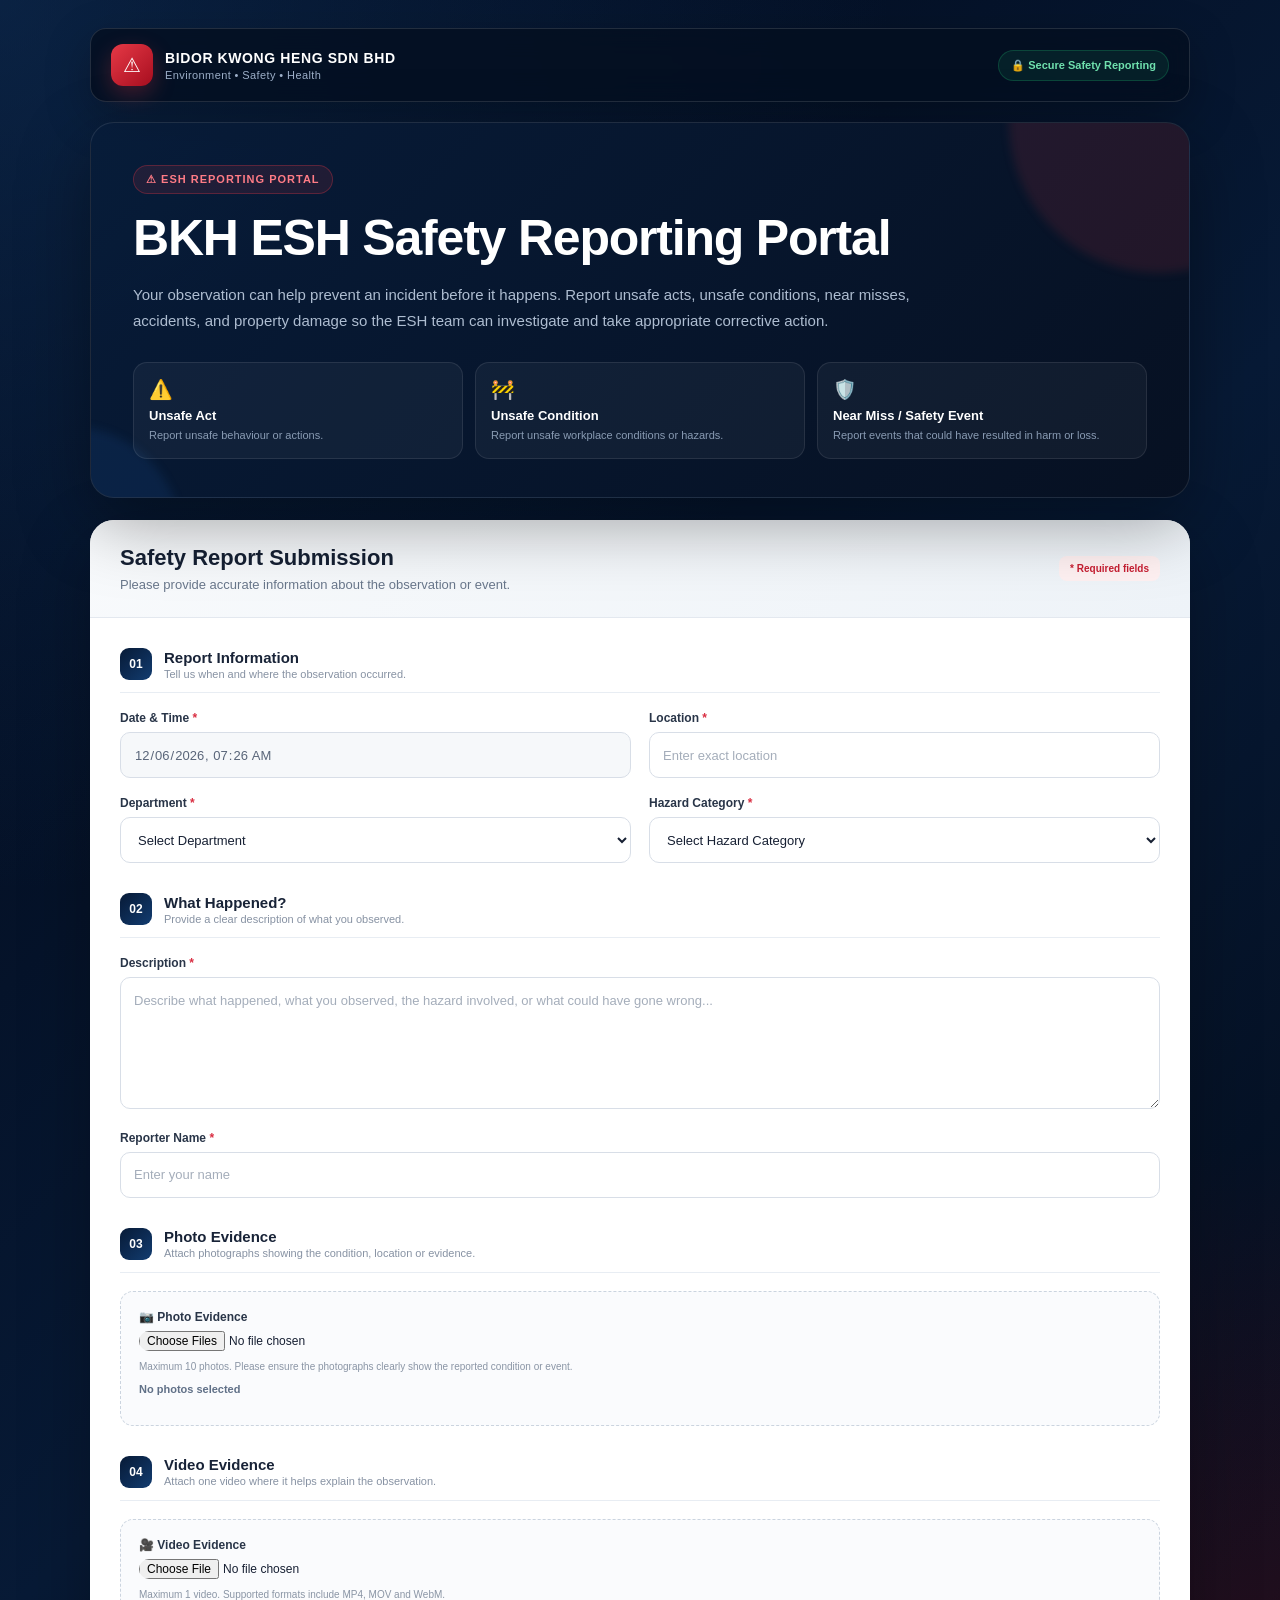
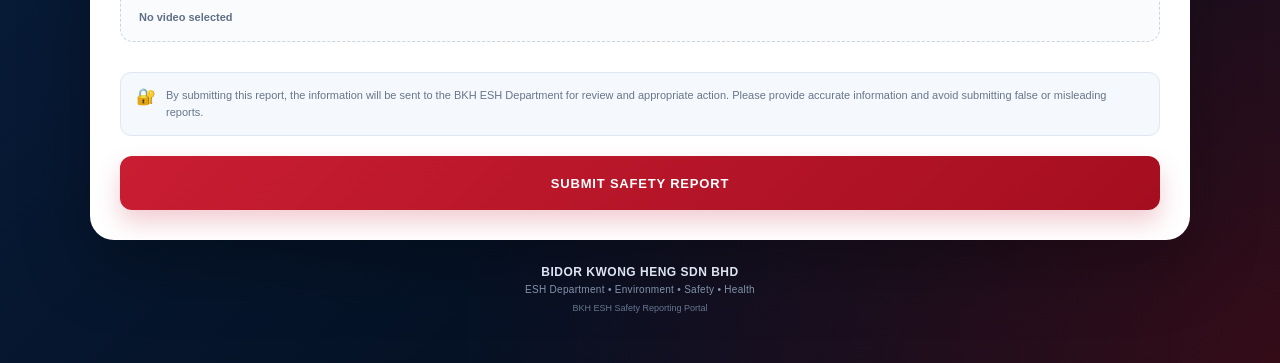
==== commit edaa6350: "Update index.html" ====
--- a/index.html
+++ b/index.html
@@ -12,6 +12,17 @@
 
 <title>BKH ESH Safety Reporting Portal</title>
 
+<!-- =====================================================
+     FAVICON
+===================================================== -->
+
+<link
+    rel="icon"
+    type="image/svg+xml"
+    href="data:image/svg+xml,%3Csvg xmlns='http://www.w3.org/2000/svg' viewBox='0 0 100 100'%3E%3Crect width='100' height='100' rx='20' fill='%23071a36'/%3E%3Ctext x='50' y='68' text-anchor='middle' font-size='58' fill='%23ffffff'%3E%E2%9A%A0%3C/text%3E%3C/svg%3E"
+>
+
+
 <style>
 
 /* =========================================================
@@ -30,6 +41,7 @@
 
 body{
     min-height:100vh;
+
     font-family:
         Inter,
         Arial,
@@ -65,7 +77,11 @@
 .page{
     width:100%;
     min-height:100vh;
-    padding:28px 18px 50px;
+
+    padding:
+        28px
+        18px
+        50px;
 }
 
 
@@ -76,6 +92,7 @@
 .container{
     width:100%;
     max-width:1100px;
+
     margin:0 auto;
 }
 
@@ -86,38 +103,51 @@
 
 .brand-bar{
     display:flex;
+
     align-items:center;
     justify-content:space-between;
+
     gap:20px;
 
-    padding:15px 20px;
+    padding:
+        15px
+        20px;
 
     margin-bottom:20px;
 
-    border:1px solid rgba(255,255,255,.12);
+    border:
+        1px solid
+        rgba(255,255,255,.12);
 
     border-radius:16px;
 
     background:
         rgba(4,15,32,.82);
 
-    backdrop-filter:blur(14px);
+    backdrop-filter:
+        blur(14px);
 
     box-shadow:
-        0 15px 45px rgba(0,0,0,.25);
-}
+        0 15px 45px
+        rgba(0,0,0,.25);
+}
+
 
 .brand-left{
     display:flex;
+
     align-items:center;
+
     gap:12px;
 }
+
 
 .brand-icon{
     width:42px;
     height:42px;
 
     display:flex;
+
     align-items:center;
     justify-content:center;
 
@@ -135,41 +165,57 @@
     font-size:20px;
 
     box-shadow:
-        0 8px 22px rgba(230,57,70,.28);
-}
+        0 8px 22px
+        rgba(230,57,70,.28);
+}
+
 
 .brand-name{
     color:#fff;
+
     font-size:14px;
+
     font-weight:800;
+
     letter-spacing:.6px;
 }
+
 
 .brand-sub{
     margin-top:3px;
+
     color:#9eb0c9;
+
     font-size:11px;
+
     letter-spacing:.4px;
 }
+
 
 .secure-badge{
     display:flex;
+
     align-items:center;
+
     gap:7px;
 
-    padding:8px 12px;
+    padding:
+        8px
+        12px;
 
     border-radius:999px;
 
     background:
         rgba(31,183,111,.10);
 
-    border:1px solid
+    border:
+        1px solid
         rgba(31,183,111,.25);
 
     color:#70e1ae;
 
     font-size:11px;
+
     font-weight:700;
 }
 
@@ -183,7 +229,10 @@
 
     overflow:hidden;
 
-    padding:42px 42px 38px;
+    padding:
+        42px
+        42px
+        38px;
 
     border-radius:24px;
 
@@ -194,14 +243,17 @@
             rgba(7,17,34,.97)
         );
 
-    border:1px solid
+    border:
+        1px solid
         rgba(255,255,255,.10);
 
     box-shadow:
-        0 25px 70px rgba(0,0,0,.35);
+        0 25px 70px
+        rgba(0,0,0,.35);
 
     margin-bottom:22px;
 }
+
 
 .hero::before{
     content:"";
@@ -222,6 +274,7 @@
     filter:blur(5px);
 }
 
+
 .hero::after{
     content:"";
 
@@ -241,17 +294,24 @@
     filter:blur(5px);
 }
 
+
 .hero-content{
     position:relative;
+
     z-index:2;
 }
+
 
 .hero-pill{
     display:inline-flex;
+
     align-items:center;
+
     gap:7px;
 
-    padding:7px 12px;
+    padding:
+        7px
+        12px;
 
     margin-bottom:17px;
 
@@ -260,16 +320,19 @@
     background:
         rgba(230,57,70,.11);
 
-    border:1px solid
+    border:
+        1px solid
         rgba(230,57,70,.30);
 
     color:#ff7c86;
 
     font-size:11px;
+
     font-weight:800;
 
     letter-spacing:1px;
 }
+
 
 .hero h1{
     color:#fff;
@@ -290,6 +353,7 @@
     max-width:850px;
 }
 
+
 .hero-description{
     max-width:790px;
 
@@ -309,6 +373,7 @@
 
 .type-grid{
     position:relative;
+
     z-index:2;
 
     display:grid;
@@ -324,6 +389,7 @@
     margin-top:27px;
 }
 
+
 .type-card{
     padding:15px;
 
@@ -332,14 +398,18 @@
     background:
         rgba(255,255,255,.045);
 
-    border:1px solid
+    border:
+        1px solid
         rgba(255,255,255,.09);
 }
+
 
 .type-icon{
     font-size:19px;
+
     margin-bottom:7px;
 }
+
 
 .type-title{
     color:#fff;
@@ -348,6 +418,7 @@
 
     font-weight:800;
 }
+
 
 .type-text{
     margin-top:4px;
@@ -372,7 +443,8 @@
     overflow:hidden;
 
     box-shadow:
-        0 25px 70px rgba(0,0,0,.30);
+        0 25px 70px
+        rgba(0,0,0,.30);
 }
 
 
@@ -381,7 +453,9 @@
 ========================================================= */
 
 .form-header{
-    padding:25px 30px;
+    padding:
+        25px
+        30px;
 
     background:
         linear-gradient(
@@ -390,15 +464,21 @@
             #eef3f8
         );
 
-    border-bottom:1px solid #e3e8ef;
-}
+    border-bottom:
+        1px solid
+        #e3e8ef;
+}
+
 
 .form-header-row{
     display:flex;
+
     align-items:center;
     justify-content:space-between;
+
     gap:15px;
 }
+
 
 .form-header h2{
     color:#152033;
@@ -408,6 +488,7 @@
     font-weight:850;
 }
 
+
 .form-header p{
     margin-top:6px;
 
@@ -416,8 +497,11 @@
     font-size:13px;
 }
 
+
 .required-note{
-    padding:7px 11px;
+    padding:
+        7px
+        11px;
 
     border-radius:8px;
 
@@ -450,17 +534,23 @@
     margin-bottom:30px;
 }
 
+
 .section-heading{
     display:flex;
+
     align-items:center;
+
     gap:12px;
 
     margin-bottom:18px;
 
     padding-bottom:12px;
 
-    border-bottom:1px solid #e8edf3;
-}
+    border-bottom:
+        1px solid
+        #e8edf3;
+}
+
 
 .section-number{
     width:32px;
@@ -469,6 +559,7 @@
     flex-shrink:0;
 
     display:flex;
+
     align-items:center;
     justify-content:center;
 
@@ -488,6 +579,7 @@
     font-weight:900;
 }
 
+
 .section-title{
     color:#182337;
 
@@ -495,6 +587,7 @@
 
     font-weight:850;
 }
+
 
 .section-description{
     margin-top:2px;
@@ -521,9 +614,11 @@
     gap:18px;
 }
 
+
 .form-group{
     min-width:0;
 }
+
 
 .form-group.full{
     grid-column:1 / -1;
@@ -545,6 +640,7 @@
 
     font-weight:800;
 }
+
 
 .required{
     color:#d92d41;
@@ -560,7 +656,9 @@
 textarea{
     width:100%;
 
-    border:1px solid #d8dee7;
+    border:
+        1px solid
+        #d8dee7;
 
     border-radius:10px;
 
@@ -580,12 +678,16 @@
         background .2s ease;
 }
 
+
 input,
 select{
     height:46px;
 
-    padding:0 13px;
-}
+    padding:
+        0
+        13px;
+}
+
 
 textarea{
     min-height:125px;
@@ -596,11 +698,13 @@
 
     line-height:1.6;
 }
+
 
 input::placeholder,
 textarea::placeholder{
     color:#a4adba;
 }
+
 
 input:focus,
 select:focus,
@@ -614,8 +718,10 @@
     background:#fcfdff;
 }
 
+
 input[readonly]{
     background:#f6f8fa;
+
     color:#596579;
 }
 
@@ -627,7 +733,9 @@
 .file-box{
     position:relative;
 
-    border:1.5px dashed #cbd4df;
+    border:
+        1.5px dashed
+        #cbd4df;
 
     border-radius:13px;
 
@@ -637,11 +745,14 @@
 
     transition:.2s ease;
 }
+
 
 .file-box:hover{
     border-color:#5479a7;
+
     background:#f7faff;
 }
+
 
 .file-box input[type="file"]{
     height:auto;
@@ -658,6 +769,7 @@
 
     cursor:pointer;
 }
+
 
 .file-help{
     margin-top:8px;
@@ -683,6 +795,7 @@
 
     font-weight:700;
 }
+
 
 .photo-preview{
     display:grid;
@@ -698,6 +811,7 @@
     margin-top:12px;
 }
 
+
 .photo-thumb{
     position:relative;
 
@@ -707,10 +821,13 @@
 
     border-radius:9px;
 
-    border:1px solid #dfe4eb;
+    border:
+        1px solid
+        #dfe4eb;
 
     background:#f2f4f7;
 }
+
 
 .photo-thumb img{
     width:100%;
@@ -734,6 +851,7 @@
     font-weight:700;
 }
 
+
 .video-preview{
     display:none;
 
@@ -745,8 +863,11 @@
 
     background:#07111f;
 
-    border:1px solid #dce2ea;
-}
+    border:
+        1px solid
+        #dce2ea;
+}
+
 
 .video-preview video{
     display:block;
@@ -765,11 +886,14 @@
 
 .submit-notice{
     display:flex;
+
     align-items:flex-start;
 
     gap:10px;
 
-    padding:14px 15px;
+    padding:
+        14px
+        15px;
 
     margin-top:5px;
 
@@ -777,14 +901,18 @@
 
     background:#f5f8fc;
 
-    border:1px solid #e1e7ef;
-}
+    border:
+        1px solid
+        #e1e7ef;
+}
+
 
 .notice-icon{
     flex-shrink:0;
 
     font-size:16px;
 }
+
 
 .submit-notice p{
     color:#68768a;
@@ -802,6 +930,7 @@
 .submit-area{
     margin-top:20px;
 }
+
 
 .submit-button{
     width:100%;
@@ -841,6 +970,7 @@
         opacity .15s ease;
 }
 
+
 .submit-button:hover{
     transform:translateY(-1px);
 
@@ -849,9 +979,11 @@
         rgba(190,25,48,.30);
 }
 
+
 .submit-button:active{
     transform:translateY(0);
 }
+
 
 .submit-button:disabled{
     opacity:.65;
@@ -869,15 +1001,22 @@
 .success-message{
     display:none;
 
-    margin:0 30px 30px;
-
-    padding:16px 18px;
+    margin:
+        0
+        30px
+        30px;
+
+    padding:
+        16px
+        18px;
 
     border-radius:12px;
 
     background:#ecfdf5;
 
-    border:1px solid #b7ebd2;
+    border:
+        1px solid
+        #b7ebd2;
 
     color:#087443;
 
@@ -894,10 +1033,14 @@
 ========================================================= */
 
 .footer{
-    padding:25px 10px 0;
+    padding:
+        25px
+        10px
+        0;
 
     text-align:center;
 }
+
 
 .footer-company{
     color:#dce5f1;
@@ -909,6 +1052,7 @@
     letter-spacing:.5px;
 }
 
+
 .footer-dept{
     margin-top:5px;
 
@@ -918,6 +1062,7 @@
 
     letter-spacing:.3px;
 }
+
 
 .footer-portal{
     margin-top:8px;
@@ -941,13 +1086,18 @@
             35px;
     }
 
+
     .brand-bar{
-        padding:13px 14px;
+        padding:
+            13px
+            14px;
     }
+
 
     .secure-badge{
         display:none;
     }
+
 
     .hero{
         padding:
@@ -958,38 +1108,52 @@
         border-radius:20px;
     }
 
+
     .type-grid{
         grid-template-columns:1fr;
     }
 
+
     .type-card{
         padding:13px;
     }
 
+
     .form-header{
-        padding:21px 20px;
+        padding:
+            21px
+            20px;
     }
 
+
     .form-body{
-        padding:22px 20px;
+        padding:
+            22px
+            20px;
     }
+
 
     .form-header-row{
         align-items:flex-start;
+
         flex-direction:column;
     }
+
 
     .required-note{
         white-space:normal;
     }
 
+
     .form-grid{
         grid-template-columns:1fr;
     }
 
+
     .form-group.full{
         grid-column:auto;
     }
+
 
     .success-message{
         margin:
@@ -997,6 +1161,7 @@
             20px
             20px;
     }
+
 }
 
 
@@ -1006,40 +1171,52 @@
         font-size:12px;
     }
 
+
     .brand-sub{
         font-size:9px;
     }
+
 
     .brand-icon{
         width:37px;
         height:37px;
     }
 
+
     .hero h1{
         font-size:30px;
     }
 
+
     .hero-description{
         font-size:13px;
+
         line-height:1.65;
     }
+
 
     .form-header h2{
         font-size:19px;
     }
 
+
     .form-body{
-        padding:20px 16px;
+        padding:
+            20px
+            16px;
     }
+
 
     input,
     select{
         height:48px;
     }
 
+
     textarea{
         min-height:135px;
     }
+
 
     .submit-button{
         height:55px;
@@ -1059,10 +1236,12 @@
     -webkit-tap-highlight-color:transparent;
 }
 
+
 button:focus-visible,
 input:focus-visible,
 select:focus-visible,
 textarea:focus-visible{
+
     outline:
         3px solid
         rgba(49,95,152,.25);
@@ -1296,8 +1475,13 @@
 <div class="form-group">
 
 <label for="dateTime">
+
     Date &amp; Time
-    <span class="required">*</span>
+
+    <span class="required">
+        *
+    </span>
+
 </label>
 
 <input
@@ -1317,8 +1501,13 @@
 <div class="form-group">
 
 <label for="location">
+
     Location
-    <span class="required">*</span>
+
+    <span class="required">
+        *
+    </span>
+
 </label>
 
 <input
@@ -1326,6 +1515,7 @@
     id="location"
     name="location"
     placeholder="Enter exact location"
+    maxlength="500"
     required
 >
 
@@ -1338,8 +1528,13 @@
 <div class="form-group">
 
 <label for="department">
+
     Department
-    <span class="required">*</span>
+
+    <span class="required">
+        *
+    </span>
+
 </label>
 
 <select
@@ -1372,6 +1567,22 @@
     RMS/FGS/WIP
 </option>
 
+<option value="KOJI">
+    KOJI
+</option>
+
+<option value="Paste Blending">
+    Paste Blending
+</option>
+
+<option value="Sauce Blending">
+    Sauce Blending
+</option>
+
+<option value="WWTP">
+    WWTP
+</option>
+
 <option value="Engineering">
     Engineering
 </option>
@@ -1399,8 +1610,13 @@
 <div class="form-group">
 
 <label for="hazardCategory">
+
     Hazard Category
-    <span class="required">*</span>
+
+    <span class="required">
+        *
+    </span>
+
 </label>
 
 <select
@@ -1494,6 +1710,7 @@
     id="whatHappened"
     name="whatHappened"
     rows="5"
+    maxlength="5000"
     placeholder="Describe what happened, what you observed, the hazard involved, or what could have gone wrong..."
     required
 ></textarea>
@@ -1520,6 +1737,7 @@
     type="text"
     id="reporterName"
     name="reporterName"
+    maxlength="150"
     placeholder="Enter your name"
     required
 >
@@ -1884,13 +2102,17 @@
                             "";
 
                         if(photoCount){
+
                             photoCount.textContent =
                                 "No photos selected";
+
                         }
 
                         if(photoPreview){
+
                             photoPreview.innerHTML =
                                 "";
+
                         }
 
                         return;
@@ -1921,7 +2143,9 @@
                                         "image/"
                                     )
                                 ){
+
                                     return;
+
                                 }
 
 
@@ -2019,21 +2243,27 @@
                     if(!file){
 
                         if(videoInfo){
+
                             videoInfo.textContent =
                                 "No video selected";
+
                         }
 
                         if(videoPreview){
+
                             videoPreview.style.display =
                                 "none";
+
                         }
 
                         if(videoPlayer){
+
                             videoPlayer.removeAttribute(
                                 "src"
                             );
 
                             videoPlayer.load();
+
                         }
 
                         return;
@@ -2087,6 +2317,7 @@
 </script>
 
 
+
 <!-- =====================================================
      EXISTING FORM SUBMISSION SCRIPT
 ===================================================== -->
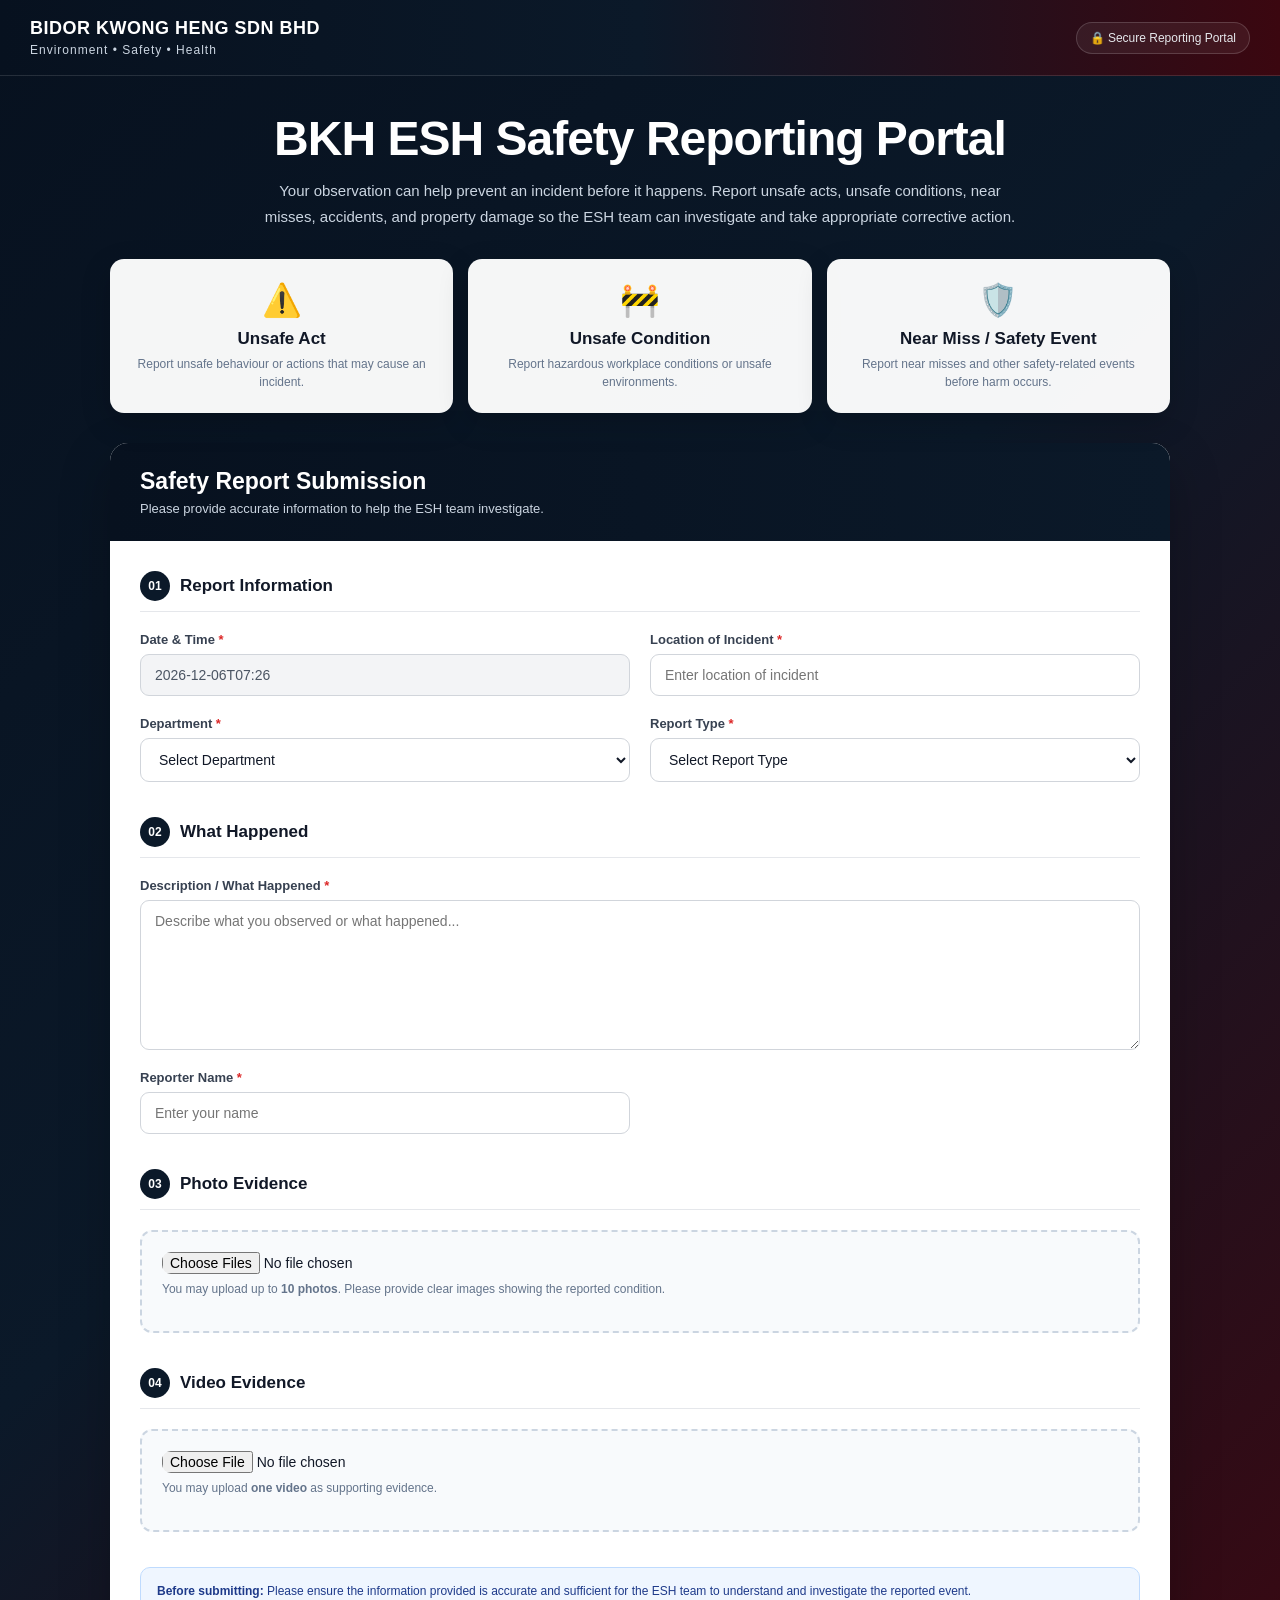
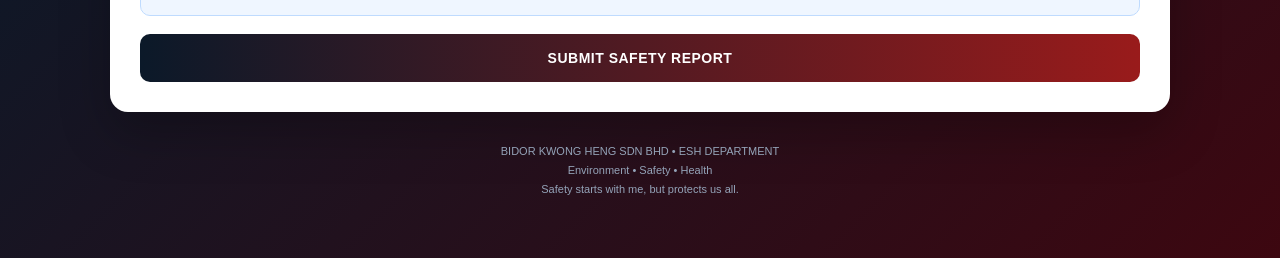
==== commit 3f3253d1: "Update index.html" ====
--- a/index.html
+++ b/index.html
@@ -12,14 +12,21 @@
 
 <title>BKH ESH Safety Reporting Portal</title>
 
-<!-- =====================================================
+
+<!-- =========================================================
      FAVICON
-===================================================== -->
+========================================================= -->
 
 <link
     rel="icon"
-    type="image/svg+xml"
-    href="data:image/svg+xml,%3Csvg xmlns='http://www.w3.org/2000/svg' viewBox='0 0 100 100'%3E%3Crect width='100' height='100' rx='20' fill='%23071a36'/%3E%3Ctext x='50' y='68' text-anchor='middle' font-size='58' fill='%23ffffff'%3E%E2%9A%A0%3C/text%3E%3C/svg%3E"
+    href="data:image/svg+xml,
+    <svg xmlns='http://www.w3.org/2000/svg' viewBox='0 0 100 100'>
+        <rect width='100' height='100' rx='20' fill='%230b1929'/>
+        <text x='50' y='68'
+              text-anchor='middle'
+              font-size='55'
+              fill='%23ffffff'>⚠</text>
+    </svg>"
 >
 
 
@@ -35,12 +42,12 @@
     box-sizing:border-box;
 }
 
-html{
-    scroll-behavior:smooth;
-}
+
+/* =========================================================
+   BODY
+========================================================= */
 
 body{
-    min-height:100vh;
 
     font-family:
         Inter,
@@ -48,175 +55,134 @@
         Helvetica,
         sans-serif;
 
-    background:
-        radial-gradient(
-            circle at top left,
-            rgba(20,66,120,.45),
-            transparent 38%
-        ),
-        radial-gradient(
-            circle at bottom right,
-            rgba(180,20,35,.28),
-            transparent 35%
-        ),
-        linear-gradient(
-            135deg,
-            #020817 0%,
-            #071a36 50%,
-            #030914 100%
-        );
-
-    color:#172033;
-}
-
-
-/* =========================================================
-   PAGE WRAPPER
-========================================================= */
-
-.page{
-    width:100%;
     min-height:100vh;
-
-    padding:
-        28px
-        18px
-        50px;
-}
-
-
-/* =========================================================
-   MAIN CONTAINER
-========================================================= */
-
-.container{
-    width:100%;
-    max-width:1100px;
-
-    margin:0 auto;
-}
-
-
-/* =========================================================
-   TOP BRAND BAR
-========================================================= */
-
-.brand-bar{
-    display:flex;
-
-    align-items:center;
-    justify-content:space-between;
-
-    gap:20px;
-
-    padding:
-        15px
-        20px;
-
-    margin-bottom:20px;
-
-    border:
-        1px solid
-        rgba(255,255,255,.12);
-
-    border-radius:16px;
-
-    background:
-        rgba(4,15,32,.82);
-
-    backdrop-filter:
-        blur(14px);
-
-    box-shadow:
-        0 15px 45px
-        rgba(0,0,0,.25);
-}
-
-
-.brand-left{
-    display:flex;
-
-    align-items:center;
-
-    gap:12px;
-}
-
-
-.brand-icon{
-    width:42px;
-    height:42px;
-
-    display:flex;
-
-    align-items:center;
-    justify-content:center;
-
-    border-radius:12px;
 
     background:
         linear-gradient(
             135deg,
-            #e63946,
-            #a80f20
+            #07111f 0%,
+            #0b1929 45%,
+            #3d0710 100%
         );
 
-    color:#fff;
-
-    font-size:20px;
-
-    box-shadow:
-        0 8px 22px
-        rgba(230,57,70,.28);
+    color:#172033;
+
+}
+
+
+/* =========================================================
+   BRAND BAR
+========================================================= */
+
+.brand-bar{
+
+    width:100%;
+
+    background:
+        linear-gradient(
+            90deg,
+            #07111f,
+            #0b1929,
+            #3b0710
+        );
+
+    color:#ffffff;
+
+    padding:
+        18px
+        30px;
+
+    display:flex;
+
+    justify-content:space-between;
+
+    align-items:center;
+
+    border-bottom:
+        1px solid
+        rgba(255,255,255,.12);
+
+}
+
+
+.brand-left{
+
+    display:flex;
+
+    flex-direction:column;
+
+    gap:4px;
+
 }
 
 
 .brand-name{
-    color:#fff;
-
-    font-size:14px;
+
+    font-size:18px;
 
     font-weight:800;
 
-    letter-spacing:.6px;
-}
-
-
-.brand-sub{
-    margin-top:3px;
-
-    color:#9eb0c9;
-
-    font-size:11px;
-
-    letter-spacing:.4px;
+    letter-spacing:.5px;
+
+}
+
+
+.brand-department{
+
+    font-size:12px;
+
+    color:#cbd5e1;
+
+    letter-spacing:1px;
+
 }
 
 
 .secure-badge{
+
     display:flex;
 
     align-items:center;
 
-    gap:7px;
+    gap:8px;
 
     padding:
         8px
-        12px;
-
-    border-radius:999px;
-
-    background:
-        rgba(31,183,111,.10);
+        13px;
 
     border:
         1px solid
-        rgba(31,183,111,.25);
-
-    color:#70e1ae;
-
-    font-size:11px;
-
-    font-weight:700;
+        rgba(255,255,255,.16);
+
+    border-radius:20px;
+
+    background:
+        rgba(255,255,255,.06);
+
+    font-size:12px;
+
+    color:#e5e7eb;
+
+}
+
+
+/* =========================================================
+   MAIN WRAPPER
+========================================================= */
+
+.container{
+
+    width:100%;
+
+    max-width:1100px;
+
+    margin:0 auto;
+
+    padding:
+        35px
+        20px
+        60px;
+
 }
 
 
@@ -225,145 +191,46 @@
 ========================================================= */
 
 .hero{
-    position:relative;
-
-    overflow:hidden;
-
-    padding:
-        42px
-        42px
-        38px;
-
-    border-radius:24px;
-
-    background:
-        linear-gradient(
-            135deg,
-            rgba(7,28,57,.97),
-            rgba(7,17,34,.97)
-        );
-
-    border:
-        1px solid
-        rgba(255,255,255,.10);
-
-    box-shadow:
-        0 25px 70px
-        rgba(0,0,0,.35);
-
-    margin-bottom:22px;
-}
-
-
-.hero::before{
-    content:"";
-
-    position:absolute;
-
-    width:300px;
-    height:300px;
-
-    right:-120px;
-    top:-150px;
-
-    border-radius:50%;
-
-    background:
-        rgba(230,57,70,.12);
-
-    filter:blur(5px);
-}
-
-
-.hero::after{
-    content:"";
-
-    position:absolute;
-
-    width:220px;
-    height:220px;
-
-    left:-130px;
-    bottom:-150px;
-
-    border-radius:50%;
-
-    background:
-        rgba(32,103,180,.14);
-
-    filter:blur(5px);
-}
-
-
-.hero-content{
-    position:relative;
-
-    z-index:2;
-}
-
-
-.hero-pill{
-    display:inline-flex;
-
-    align-items:center;
-
-    gap:7px;
-
-    padding:
-        7px
-        12px;
-
-    margin-bottom:17px;
-
-    border-radius:999px;
-
-    background:
-        rgba(230,57,70,.11);
-
-    border:
-        1px solid
-        rgba(230,57,70,.30);
-
-    color:#ff7c86;
-
-    font-size:11px;
-
-    font-weight:800;
-
-    letter-spacing:1px;
+
+    text-align:center;
+
+    color:#ffffff;
+
+    margin-bottom:30px;
+
 }
 
 
 .hero h1{
-    color:#fff;
 
     font-size:
         clamp(
             30px,
             5vw,
-            50px
+            48px
         );
 
-    line-height:1.08;
-
     font-weight:900;
 
-    letter-spacing:-1.2px;
-
-    max-width:850px;
-}
-
-
-.hero-description{
-    max-width:790px;
-
-    margin-top:17px;
-
-    color:#aebdd1;
+    letter-spacing:-1px;
+
+    margin-bottom:12px;
+
+}
+
+
+.hero p{
+
+    max-width:760px;
+
+    margin:0 auto;
+
+    color:#cbd5e1;
+
+    line-height:1.7;
 
     font-size:15px;
 
-    line-height:1.75;
 }
 
 
@@ -371,63 +238,90 @@
    REPORT TYPE CARDS
 ========================================================= */
 
-.type-grid{
-    position:relative;
-
-    z-index:2;
+.report-types{
 
     display:grid;
 
     grid-template-columns:
         repeat(
             3,
-            minmax(0,1fr)
+            1fr
         );
 
-    gap:12px;
-
-    margin-top:27px;
-}
-
-
-.type-card{
-    padding:15px;
+    gap:15px;
+
+    margin-bottom:30px;
+
+}
+
+
+.report-type{
+
+    background:
+        rgba(
+            255,
+            255,
+            255,
+            .96
+        );
 
     border-radius:14px;
 
-    background:
-        rgba(255,255,255,.045);
-
-    border:
-        1px solid
-        rgba(255,255,255,.09);
-}
-
-
-.type-icon{
-    font-size:19px;
-
-    margin-bottom:7px;
-}
-
-
-.type-title{
-    color:#fff;
-
-    font-size:13px;
-
-    font-weight:800;
-}
-
-
-.type-text{
-    margin-top:4px;
-
-    color:#899bb3;
-
-    font-size:11px;
+    padding:22px;
+
+    text-align:center;
+
+    box-shadow:
+        0 10px 30px
+        rgba(0,0,0,.18);
+
+    transition:
+        transform .2s ease,
+        box-shadow .2s ease;
+
+}
+
+
+.report-type:hover{
+
+    transform:
+        translateY(-3px);
+
+    box-shadow:
+        0 15px 35px
+        rgba(0,0,0,.25);
+
+}
+
+
+.report-icon{
+
+    font-size:32px;
+
+    margin-bottom:10px;
+
+}
+
+
+.report-type h3{
+
+    font-size:17px;
+
+    margin-bottom:6px;
+
+    color:#111827;
+
+}
+
+
+.report-type p{
+
+    font-size:12px;
+
+    color:#64748b;
 
     line-height:1.5;
+
 }
 
 
@@ -436,15 +330,17 @@
 ========================================================= */
 
 .form-card{
-    background:#fff;
-
-    border-radius:24px;
+
+    background:#ffffff;
+
+    border-radius:18px;
+
+    box-shadow:
+        0 20px 50px
+        rgba(0,0,0,.25);
 
     overflow:hidden;
 
-    box-shadow:
-        0 25px 70px
-        rgba(0,0,0,.30);
 }
 
 
@@ -453,148 +349,100 @@
 ========================================================= */
 
 .form-header{
-    padding:
-        25px
-        30px;
 
     background:
         linear-gradient(
-            135deg,
-            #f8fafc,
-            #eef3f8
+            90deg,
+            #07111f,
+            #0b1929
         );
+
+    color:#ffffff;
+
+    padding:25px 30px;
+
+}
+
+
+.form-header h2{
+
+    font-size:23px;
+
+    margin-bottom:6px;
+
+}
+
+
+.form-header p{
+
+    color:#cbd5e1;
+
+    font-size:13px;
+
+}
+
+
+/* =========================================================
+   FORM BODY
+========================================================= */
+
+.form-body{
+
+    padding:30px;
+
+}
+
+
+.section-title{
+
+    display:flex;
+
+    align-items:center;
+
+    gap:10px;
+
+    margin-bottom:20px;
+
+    padding-bottom:10px;
 
     border-bottom:
         1px solid
-        #e3e8ef;
-}
-
-
-.form-header-row{
+        #e5e7eb;
+
+}
+
+
+.section-number{
+
+    width:30px;
+
+    height:30px;
+
     display:flex;
 
     align-items:center;
-    justify-content:space-between;
-
-    gap:15px;
-}
-
-
-.form-header h2{
-    color:#152033;
-
-    font-size:22px;
-
-    font-weight:850;
-}
-
-
-.form-header p{
-    margin-top:6px;
-
-    color:#69778b;
-
-    font-size:13px;
-}
-
-
-.required-note{
-    padding:
-        7px
-        11px;
-
-    border-radius:8px;
-
-    background:#fff1f2;
-
-    color:#c81e32;
-
-    font-size:10px;
+
+    justify-content:center;
+
+    border-radius:50%;
+
+    background:#0b1929;
+
+    color:#ffffff;
+
+    font-size:12px;
 
     font-weight:800;
 
-    white-space:nowrap;
-}
-
-
-/* =========================================================
-   FORM BODY
-========================================================= */
-
-.form-body{
-    padding:30px;
-}
-
-
-/* =========================================================
-   FORM SECTION
-========================================================= */
-
-.form-section{
-    margin-bottom:30px;
-}
-
-
-.section-heading{
-    display:flex;
-
-    align-items:center;
-
-    gap:12px;
-
-    margin-bottom:18px;
-
-    padding-bottom:12px;
-
-    border-bottom:
-        1px solid
-        #e8edf3;
-}
-
-
-.section-number{
-    width:32px;
-    height:32px;
-
-    flex-shrink:0;
-
-    display:flex;
-
-    align-items:center;
-    justify-content:center;
-
-    border-radius:9px;
-
-    background:
-        linear-gradient(
-            135deg,
-            #071a36,
-            #123c70
-        );
-
-    color:#fff;
-
-    font-size:12px;
-
-    font-weight:900;
-}
-
-
-.section-title{
-    color:#182337;
-
-    font-size:15px;
-
-    font-weight:850;
-}
-
-
-.section-description{
-    margin-top:2px;
-
-    color:#8792a3;
-
-    font-size:11px;
+}
+
+
+.section-title h3{
+
+    font-size:17px;
+
+    color:#111827;
+
 }
 
 
@@ -603,473 +451,356 @@
 ========================================================= */
 
 .form-grid{
+
     display:grid;
 
     grid-template-columns:
         repeat(
             2,
-            minmax(0,1fr)
+            1fr
         );
 
-    gap:18px;
+    gap:20px;
+
+    margin-bottom:35px;
+
 }
 
 
 .form-group{
-    min-width:0;
+
+    display:flex;
+
+    flex-direction:column;
+
 }
 
 
 .form-group.full{
-    grid-column:1 / -1;
-}
-
-
-/* =========================================================
-   LABEL
-========================================================= */
-
-label{
-    display:block;
+
+    grid-column:
+        1 / -1;
+
+}
+
+
+.form-group label{
+
+    font-size:13px;
+
+    font-weight:700;
+
+    color:#374151;
 
     margin-bottom:7px;
 
-    color:#293548;
-
-    font-size:12px;
-
-    font-weight:800;
 }
 
 
 .required{
-    color:#d92d41;
-}
-
-
-/* =========================================================
-   INPUTS
-========================================================= */
+
+    color:#dc2626;
+
+}
+
 
 input,
 select,
 textarea{
+
     width:100%;
+
+    padding:
+        12px
+        14px;
 
     border:
         1px solid
-        #d8dee7;
-
-    border-radius:10px;
-
-    background:#fff;
-
-    color:#172033;
+        #d1d5db;
+
+    border-radius:9px;
 
     font-family:inherit;
 
-    font-size:13px;
+    font-size:14px;
+
+    color:#111827;
+
+    background:#ffffff;
 
     outline:none;
 
     transition:
         border-color .2s ease,
-        box-shadow .2s ease,
-        background .2s ease;
-}
-
-
-input,
-select{
-    height:46px;
-
-    padding:
-        0
-        13px;
-}
-
-
-textarea{
-    min-height:125px;
-
-    padding:13px;
-
-    resize:vertical;
-
-    line-height:1.6;
-}
-
-
-input::placeholder,
-textarea::placeholder{
-    color:#a4adba;
+        box-shadow .2s ease;
+
 }
 
 
 input:focus,
 select:focus,
 textarea:focus{
-    border-color:#315f98;
+
+    border-color:#1d4ed8;
 
     box-shadow:
         0 0 0 3px
-        rgba(49,95,152,.10);
-
-    background:#fcfdff;
+        rgba(
+            29,
+            78,
+            216,
+            .10
+        );
+
 }
 
 
 input[readonly]{
-    background:#f6f8fa;
-
-    color:#596579;
-}
-
-
-/* =========================================================
-   FILE INPUT
-========================================================= */
-
-.file-box{
-    position:relative;
+
+    background:#f3f4f6;
+
+    color:#4b5563;
+
+}
+
+
+textarea{
+
+    min-height:150px;
+
+    resize:vertical;
+
+}
+
+
+/* =========================================================
+   PHOTO / VIDEO
+========================================================= */
+
+.upload-box{
 
     border:
-        1.5px dashed
-        #cbd4df;
-
-    border-radius:13px;
-
-    padding:18px;
-
-    background:#fafbfd;
-
-    transition:.2s ease;
-}
-
-
-.file-box:hover{
-    border-color:#5479a7;
-
-    background:#f7faff;
-}
-
-
-.file-box input[type="file"]{
-    height:auto;
+        2px dashed
+        #cbd5e1;
+
+    border-radius:12px;
+
+    padding:20px;
+
+    background:#f8fafc;
+
+}
+
+
+.upload-box input{
+
+    border:none;
 
     padding:0;
 
-    border:0;
-
     background:transparent;
 
-    box-shadow:none;
+}
+
+
+.upload-note{
+
+    margin-top:8px;
 
     font-size:12px;
 
-    cursor:pointer;
-}
-
-
-.file-help{
-    margin-top:8px;
-
-    color:#8a95a5;
-
-    font-size:10px;
-
-    line-height:1.5;
-}
-
-
-/* =========================================================
-   PHOTO PREVIEW
-========================================================= */
-
-.photo-count{
-    margin-top:9px;
-
-    color:#607087;
-
-    font-size:11px;
-
-    font-weight:700;
-}
-
-
-.photo-preview{
+    color:#64748b;
+
+}
+
+
+/* =========================================================
+   PREVIEW
+========================================================= */
+
+.preview-container{
+
     display:grid;
 
     grid-template-columns:
         repeat(
             auto-fill,
-            minmax(85px,1fr)
+            minmax(
+                120px,
+                1fr
+            )
         );
 
-    gap:9px;
-
-    margin-top:12px;
-}
-
-
-.photo-thumb{
-    position:relative;
-
-    height:85px;
-
-    overflow:hidden;
-
-    border-radius:9px;
+    gap:12px;
+
+    margin-top:15px;
+
+}
+
+
+.preview-container img{
+
+    width:100%;
+
+    height:110px;
+
+    object-fit:cover;
+
+    border-radius:8px;
 
     border:
         1px solid
-        #dfe4eb;
-
-    background:#f2f4f7;
-}
-
-
-.photo-thumb img{
+        #e5e7eb;
+
+}
+
+
+.video-preview{
+
+    margin-top:15px;
+
+}
+
+
+.video-preview video{
+
     width:100%;
-    height:100%;
-
-    object-fit:cover;
-}
-
-
-/* =========================================================
-   VIDEO INFO
-========================================================= */
-
-.video-info{
-    margin-top:9px;
-
-    color:#607087;
-
-    font-size:11px;
-
-    font-weight:700;
-}
-
-
-.video-preview{
-    display:none;
-
-    margin-top:13px;
-
-    overflow:hidden;
-
-    border-radius:12px;
-
-    background:#07111f;
+
+    max-height:300px;
+
+    border-radius:10px;
+
+}
+
+
+/* =========================================================
+   NOTICE
+========================================================= */
+
+.submit-notice{
+
+    background:#eff6ff;
 
     border:
         1px solid
-        #dce2ea;
-}
-
-
-.video-preview video{
-    display:block;
+        #bfdbfe;
+
+    color:#1e3a8a;
+
+    padding:14px 16px;
+
+    border-radius:10px;
+
+    font-size:12px;
+
+    line-height:1.6;
+
+    margin-bottom:18px;
+
+}
+
+
+/* =========================================================
+   SUBMIT BUTTON
+========================================================= */
+
+.submit-button{
 
     width:100%;
 
-    max-height:360px;
-
-    background:#000;
-}
-
-
-/* =========================================================
-   SUBMIT NOTICE
-========================================================= */
-
-.submit-notice{
-    display:flex;
-
-    align-items:flex-start;
-
-    gap:10px;
-
-    padding:
-        14px
-        15px;
-
-    margin-top:5px;
-
-    border-radius:11px;
-
-    background:#f5f8fc;
+    border:none;
+
+    border-radius:10px;
+
+    padding:16px;
+
+    background:
+        linear-gradient(
+            90deg,
+            #0b1929,
+            #991b1b
+        );
+
+    color:#ffffff;
+
+    font-size:14px;
+
+    font-weight:800;
+
+    letter-spacing:.5px;
+
+    cursor:pointer;
+
+    transition:
+        opacity .2s ease,
+        transform .2s ease;
+
+}
+
+
+.submit-button:hover{
+
+    opacity:.93;
+
+    transform:
+        translateY(-1px);
+
+}
+
+
+.submit-button:active{
+
+    transform:
+        translateY(0);
+
+}
+
+
+/* =========================================================
+   SUCCESS MESSAGE
+========================================================= */
+
+.success-message{
+
+    display:none;
+
+    margin-top:20px;
+
+    padding:15px;
+
+    border-radius:10px;
+
+    background:#ecfdf5;
 
     border:
         1px solid
-        #e1e7ef;
-}
-
-
-.notice-icon{
-    flex-shrink:0;
-
-    font-size:16px;
-}
-
-
-.submit-notice p{
-    color:#68768a;
+        #a7f3d0;
+
+    color:#065f46;
+
+    font-size:13px;
+
+    line-height:1.6;
+
+}
+
+
+/* =========================================================
+   FOOTER
+========================================================= */
+
+.footer{
+
+    text-align:center;
+
+    margin-top:30px;
+
+    color:#94a3b8;
 
     font-size:11px;
 
-    line-height:1.55;
-}
-
-
-/* =========================================================
-   SUBMIT BUTTON
-========================================================= */
-
-.submit-area{
-    margin-top:20px;
-}
-
-
-.submit-button{
-    width:100%;
-
-    height:54px;
-
-    border:0;
-
-    border-radius:12px;
-
-    background:
-        linear-gradient(
-            135deg,
-            #c91d32,
-            #a50e20
-        );
-
-    color:#fff;
-
-    font-family:inherit;
-
-    font-size:13px;
-
-    font-weight:900;
-
-    letter-spacing:.8px;
-
-    cursor:pointer;
-
-    box-shadow:
-        0 12px 25px
-        rgba(190,25,48,.22);
-
-    transition:
-        transform .15s ease,
-        box-shadow .15s ease,
-        opacity .15s ease;
-}
-
-
-.submit-button:hover{
-    transform:translateY(-1px);
-
-    box-shadow:
-        0 16px 30px
-        rgba(190,25,48,.30);
-}
-
-
-.submit-button:active{
-    transform:translateY(0);
-}
-
-
-.submit-button:disabled{
-    opacity:.65;
-
-    cursor:not-allowed;
-
-    transform:none;
-}
-
-
-/* =========================================================
-   SUCCESS MESSAGE
-========================================================= */
-
-.success-message{
-    display:none;
-
-    margin:
-        0
-        30px
-        30px;
-
-    padding:
-        16px
-        18px;
-
-    border-radius:12px;
-
-    background:#ecfdf5;
-
-    border:
-        1px solid
-        #b7ebd2;
-
-    color:#087443;
-
-    font-size:13px;
-
-    font-weight:700;
-
-    line-height:1.5;
-}
-
-
-/* =========================================================
-   FOOTER
-========================================================= */
-
-.footer{
-    padding:
-        25px
-        10px
-        0;
-
-    text-align:center;
-}
-
-
-.footer-company{
-    color:#dce5f1;
-
-    font-size:12px;
-
-    font-weight:800;
-
-    letter-spacing:.5px;
-}
-
-
-.footer-dept{
-    margin-top:5px;
-
-    color:#8394ab;
-
-    font-size:10px;
-
-    letter-spacing:.3px;
-}
-
-
-.footer-portal{
-    margin-top:8px;
-
-    color:#65778f;
-
-    font-size:9px;
+    line-height:1.7;
+
 }
 
 
@@ -1079,1248 +810,1002 @@
 
 @media(max-width:800px){
 
-    .page{
+    .report-types{
+
+        grid-template-columns:1fr;
+
+    }
+
+
+    .form-grid{
+
+        grid-template-columns:1fr;
+
+    }
+
+
+    .form-group.full{
+
+        grid-column:auto;
+
+    }
+
+
+    .brand-bar{
+
         padding:
             15px
-            12px
-            35px;
+            18px;
+
     }
 
 
-    .brand-bar{
+    .brand-name{
+
+        font-size:15px;
+
+    }
+
+
+    .secure-badge{
+
+        display:none;
+
+    }
+
+
+    .container{
+
         padding:
-            13px
-            14px;
+            25px
+            14px
+            45px;
+
     }
 
 
-    .secure-badge{
-        display:none;
+    .form-body{
+
+        padding:20px;
+
     }
 
 
-    .hero{
-        padding:
-            30px
-            24px
-            28px;
-
-        border-radius:20px;
+    .form-header{
+
+        padding:20px;
+
     }
 
-
-    .type-grid{
-        grid-template-columns:1fr;
+}
+
+
+</style>
+
+</head>
+
+
+<body>
+
+
+<!-- =========================================================
+     BRAND BAR
+========================================================= -->
+
+<div class="brand-bar">
+
+    <div class="brand-left">
+
+        <div class="brand-name">
+            BIDOR KWONG HENG SDN BHD
+        </div>
+
+        <div class="brand-department">
+            Environment • Safety • Health
+        </div>
+
+    </div>
+
+
+    <div class="secure-badge">
+
+        🔒
+
+        Secure Reporting Portal
+
+    </div>
+
+</div>
+
+
+
+<!-- =========================================================
+     MAIN CONTAINER
+========================================================= -->
+
+<div class="container">
+
+
+    <!-- =====================================================
+         HERO
+    ====================================================== -->
+
+    <section class="hero">
+
+        <h1>
+            BKH ESH Safety Reporting Portal
+        </h1>
+
+        <p>
+
+            Your observation can help prevent an incident
+            before it happens. Report unsafe acts, unsafe
+            conditions, near misses, accidents, and property
+            damage so the ESH team can investigate and take
+            appropriate corrective action.
+
+        </p>
+
+    </section>
+
+
+
+    <!-- =====================================================
+         REPORT TYPE CARDS
+    ====================================================== -->
+
+    <section class="report-types">
+
+
+        <div class="report-type">
+
+            <div class="report-icon">
+                ⚠️
+            </div>
+
+            <h3>
+                Unsafe Act
+            </h3>
+
+            <p>
+                Report unsafe behaviour or actions
+                that may cause an incident.
+            </p>
+
+        </div>
+
+
+        <div class="report-type">
+
+            <div class="report-icon">
+                🚧
+            </div>
+
+            <h3>
+                Unsafe Condition
+            </h3>
+
+            <p>
+                Report hazardous workplace
+                conditions or unsafe environments.
+            </p>
+
+        </div>
+
+
+        <div class="report-type">
+
+            <div class="report-icon">
+                🛡️
+            </div>
+
+            <h3>
+                Near Miss / Safety Event
+            </h3>
+
+            <p>
+                Report near misses and other
+                safety-related events before harm occurs.
+            </p>
+
+        </div>
+
+
+    </section>
+
+
+
+    <!-- =====================================================
+         FORM CARD
+    ====================================================== -->
+
+    <section class="form-card">
+
+
+        <!-- =================================================
+             FORM HEADER
+        ================================================== -->
+
+        <div class="form-header">
+
+            <h2>
+                Safety Report Submission
+            </h2>
+
+            <p>
+                Please provide accurate information
+                to help the ESH team investigate.
+            </p>
+
+        </div>
+
+
+
+        <!-- =================================================
+             FORM BODY
+        ================================================== -->
+
+        <div class="form-body">
+
+
+            <!-- =============================================
+                 SECTION 01
+            ============================================== -->
+
+            <div class="section-title">
+
+                <div class="section-number">
+                    01
+                </div>
+
+                <h3>
+                    Report Information
+                </h3>
+
+            </div>
+
+
+            <div class="form-grid">
+
+
+                <!-- DATE / TIME -->
+
+                <div class="form-group">
+
+                    <label for="dateTime">
+
+                        Date & Time
+
+                        <span class="required">
+                            *
+                        </span>
+
+                    </label>
+
+                    <input
+                        type="text"
+                        id="dateTime"
+                        name="dateTime"
+                        readonly
+                        required
+                    >
+
+                </div>
+
+
+
+                <!-- LOCATION OF INCIDENT -->
+
+                <div class="form-group">
+
+                    <label for="location">
+
+                        Location of Incident
+
+                        <span class="required">
+                            *
+                        </span>
+
+                    </label>
+
+                    <input
+                        type="text"
+                        id="location"
+                        name="location"
+                        placeholder="Enter location of incident"
+                        maxlength="500"
+                        required
+                    >
+
+                </div>
+
+
+
+                <!-- DEPARTMENT -->
+
+                <div class="form-group">
+
+                    <label for="department">
+
+                        Department
+
+                        <span class="required">
+                            *
+                        </span>
+
+                    </label>
+
+                    <select
+                        id="department"
+                        name="department"
+                        required
+                    >
+
+                        <option value="">
+                            Select Department
+                        </option>
+
+                        <option value="Office">
+                            Office
+                        </option>
+
+                        <option value="Old Production">
+                            Old Production
+                        </option>
+
+                        <option value="New Production">
+                            New Production
+                        </option>
+
+                        <option value="QA/QC">
+                            QA/QC
+                        </option>
+
+                        <option value="RMS/FGS/WIP">
+                            RMS/FGS/WIP
+                        </option>
+
+                        <option value="KOJI">
+                            KOJI
+                        </option>
+
+                        <option value="Paste Blending">
+                            Paste Blending
+                        </option>
+
+                        <option value="Sauce Blending">
+                            Sauce Blending
+                        </option>
+
+                        <option value="WWTP">
+                            WWTP
+                        </option>
+
+                        <option value="Engineering">
+                            Engineering
+                        </option>
+
+                        <option value="Security">
+                            Security
+                        </option>
+
+                        <option value="Contractor">
+                            Contractor
+                        </option>
+
+                        <option value="Visitor">
+                            Visitor
+                        </option>
+
+                    </select>
+
+                </div>
+
+
+
+                <!-- HAZARD CATEGORY -->
+
+                <div class="form-group">
+
+                    <label for="hazardCategory">
+
+                        Report Type
+
+                        <span class="required">
+                            *
+                        </span>
+
+                    </label>
+
+                    <select
+                        id="hazardCategory"
+                        name="hazardCategory"
+                        required
+                    >
+
+                        <option value="">
+                            Select Report Type
+                        </option>
+
+                        <option value="Near Miss">
+                            Near Miss
+                        </option>
+
+                        <option value="Unsafe Act">
+                            Unsafe Act
+                        </option>
+
+                        <option value="Unsafe Condition">
+                            Unsafe Condition
+                        </option>
+
+                        <option value="Accident">
+                            Accident
+                        </option>
+
+                        <option value="Property Damage">
+                            Property Damage
+                        </option>
+
+                    </select>
+
+                </div>
+
+
+            </div>
+
+
+
+            <!-- =============================================
+                 SECTION 02
+            ============================================== -->
+
+            <div class="section-title">
+
+                <div class="section-number">
+                    02
+                </div>
+
+                <h3>
+                    What Happened
+                </h3>
+
+            </div>
+
+
+            <div class="form-grid">
+
+
+                <!-- DESCRIPTION -->
+
+                <div class="form-group full">
+
+                    <label for="whatHappened">
+
+                        Description / What Happened
+
+                        <span class="required">
+                            *
+                        </span>
+
+                    </label>
+
+                    <textarea
+                        id="whatHappened"
+                        name="whatHappened"
+                        placeholder="Describe what you observed or what happened..."
+                        maxlength="5000"
+                        required
+                    ></textarea>
+
+                </div>
+
+
+
+                <!-- REPORTER -->
+
+                <div class="form-group">
+
+                    <label for="reporterName">
+
+                        Reporter Name
+
+                        <span class="required">
+                            *
+                        </span>
+
+                    </label>
+
+                    <input
+                        type="text"
+                        id="reporterName"
+                        name="reporterName"
+                        placeholder="Enter your name"
+                        maxlength="200"
+                        required
+                    >
+
+                </div>
+
+
+            </div>
+
+
+
+            <!-- =============================================
+                 SECTION 03
+            ============================================== -->
+
+            <div class="section-title">
+
+                <div class="section-number">
+                    03
+                </div>
+
+                <h3>
+                    Photo Evidence
+                </h3>
+
+            </div>
+
+
+            <div class="form-grid">
+
+
+                <div class="form-group full">
+
+
+                    <div class="upload-box">
+
+
+                        <input
+                            type="file"
+                            id="photos"
+                            name="photos"
+                            accept="image/*"
+                            multiple
+                        >
+
+
+                        <div class="upload-note">
+
+                            You may upload up to
+                            <strong>10 photos</strong>.
+                            Please provide clear images
+                            showing the reported condition.
+
+                        </div>
+
+
+                        <div
+                            id="photoPreview"
+                            class="preview-container"
+                        ></div>
+
+
+                    </div>
+
+
+                </div>
+
+
+            </div>
+
+
+
+            <!-- =============================================
+                 SECTION 04
+            ============================================== -->
+
+            <div class="section-title">
+
+                <div class="section-number">
+                    04
+                </div>
+
+                <h3>
+                    Video Evidence
+                </h3>
+
+            </div>
+
+
+            <div class="form-grid">
+
+
+                <div class="form-group full">
+
+
+                    <div class="upload-box">
+
+
+                        <input
+                            type="file"
+                            id="video"
+                            name="video"
+                            accept="video/*"
+                        >
+
+
+                        <div class="upload-note">
+
+                            You may upload
+                            <strong>one video</strong>
+                            as supporting evidence.
+
+                        </div>
+
+
+                        <div
+                            id="videoPreview"
+                            class="video-preview"
+                        ></div>
+
+
+                    </div>
+
+
+                </div>
+
+
+            </div>
+
+
+
+            <!-- =============================================
+                 SUBMIT NOTICE
+            ============================================== -->
+
+            <div class="submit-notice">
+
+                <strong>
+                    Before submitting:
+                </strong>
+
+                Please ensure the information provided
+                is accurate and sufficient for the ESH team
+                to understand and investigate the reported
+                event.
+
+            </div>
+
+
+
+            <!-- =============================================
+                 SUBMIT BUTTON
+            ============================================== -->
+
+            <button
+                type="button"
+                id="submitButton"
+                class="submit-button"
+            >
+
+                SUBMIT SAFETY REPORT
+
+            </button>
+
+
+
+            <!-- =============================================
+                 SUCCESS MESSAGE
+            ============================================== -->
+
+            <div
+                id="successMessage"
+                class="success-message"
+            >
+
+                Your safety report has been submitted
+                successfully.
+
+            </div>
+
+
+        </div>
+
+
+    </section>
+
+
+
+    <!-- =====================================================
+         FOOTER
+    ====================================================== -->
+
+    <div class="footer">
+
+        BIDOR KWONG HENG SDN BHD • ESH DEPARTMENT
+
+        <br>
+
+        Environment • Safety • Health
+
+        <br>
+
+        Safety starts with me, but protects us all.
+
+    </div>
+
+
+</div>
+
+
+
+<!-- =========================================================
+     PAGE ENHANCEMENT SCRIPT
+========================================================= -->
+
+<script>
+
+
+/* =========================================================
+   DATE / TIME
+========================================================= */
+
+(function(){
+
+    const dateTime =
+        document.getElementById(
+            "dateTime"
+        );
+
+
+    if(!dateTime){
+
+        return;
+
     }
 
 
-    .type-card{
-        padding:13px;
+    const now =
+        new Date();
+
+
+    const year =
+        now.getFullYear();
+
+
+    const month =
+        String(
+            now.getMonth() + 1
+        ).padStart(
+            2,
+            "0"
+        );
+
+
+    const day =
+        String(
+            now.getDate()
+        ).padStart(
+            2,
+            "0"
+        );
+
+
+    const hours =
+        String(
+            now.getHours()
+        ).padStart(
+            2,
+            "0"
+        );
+
+
+    const minutes =
+        String(
+            now.getMinutes()
+        ).padStart(
+            2,
+            "0"
+        );
+
+
+    dateTime.value =
+        `${year}-${month}-${day} ${hours}:${minutes}`;
+
+})();
+
+
+
+/* =========================================================
+   PHOTO PREVIEW
+========================================================= */
+
+(function(){
+
+    const input =
+        document.getElementById(
+            "photos"
+        );
+
+
+    const preview =
+        document.getElementById(
+            "photoPreview"
+        );
+
+
+    if(
+        !input ||
+        !preview
+    ){
+
+        return;
+
     }
 
 
-    .form-header{
-        padding:
-            21px
-            20px;
-    }
-
-
-    .form-body{
-        padding:
-            22px
-            20px;
-    }
-
-
-    .form-header-row{
-        align-items:flex-start;
-
-        flex-direction:column;
-    }
-
-
-    .required-note{
-        white-space:normal;
-    }
-
-
-    .form-grid{
-        grid-template-columns:1fr;
-    }
-
-
-    .form-group.full{
-        grid-column:auto;
-    }
-
-
-    .success-message{
-        margin:
-            0
-            20px
-            20px;
-    }
-
-}
-
-
-@media(max-width:500px){
-
-    .brand-name{
-        font-size:12px;
-    }
-
-
-    .brand-sub{
-        font-size:9px;
-    }
-
-
-    .brand-icon{
-        width:37px;
-        height:37px;
-    }
-
-
-    .hero h1{
-        font-size:30px;
-    }
-
-
-    .hero-description{
-        font-size:13px;
-
-        line-height:1.65;
-    }
-
-
-    .form-header h2{
-        font-size:19px;
-    }
-
-
-    .form-body{
-        padding:
-            20px
-            16px;
-    }
-
-
-    input,
-    select{
-        height:48px;
-    }
-
-
-    textarea{
-        min-height:135px;
-    }
-
-
-    .submit-button{
-        height:55px;
-    }
-
-}
-
-
-/* =========================================================
-   ACCESSIBILITY
-========================================================= */
-
-button,
-input,
-select,
-textarea{
-    -webkit-tap-highlight-color:transparent;
-}
-
-
-button:focus-visible,
-input:focus-visible,
-select:focus-visible,
-textarea:focus-visible{
-
-    outline:
-        3px solid
-        rgba(49,95,152,.25);
-
-    outline-offset:2px;
-}
-
-</style>
-
-</head>
-
-
-<body>
-
-
-<div class="page">
-
-<div class="container">
-
-
-<!-- =====================================================
-     BRAND BAR
-===================================================== -->
-
-<div class="brand-bar">
-
-    <div class="brand-left">
-
-        <div class="brand-icon">
-            ⚠
-        </div>
-
-        <div>
-
-            <div class="brand-name">
-                BIDOR KWONG HENG SDN BHD
-            </div>
-
-            <div class="brand-sub">
-                Environment • Safety • Health
-            </div>
-
-        </div>
-
-    </div>
-
-
-    <div class="secure-badge">
-        🔒 Secure Safety Reporting
-    </div>
-
-</div>
-
-
-
-<!-- =====================================================
-     HERO
-===================================================== -->
-
-<section class="hero">
-
-<div class="hero-content">
-
-
-<div class="hero-pill">
-    ⚠ ESH REPORTING PORTAL
-</div>
-
-
-<h1>
-    BKH ESH Safety Reporting Portal
-</h1>
-
-
-<p class="hero-description">
-
-    Your observation can help prevent an incident before it happens.
-    Report unsafe acts, unsafe conditions, near misses, accidents,
-    and property damage so the ESH team can investigate and take
-    appropriate corrective action.
-
-</p>
-
-
-
-<div class="type-grid">
-
-
-<div class="type-card">
-
-    <div class="type-icon">
-        ⚠️
-    </div>
-
-    <div class="type-title">
-        Unsafe Act
-    </div>
-
-    <div class="type-text">
-        Report unsafe behaviour or actions.
-    </div>
-
-</div>
-
-
-
-<div class="type-card">
-
-    <div class="type-icon">
-        🚧
-    </div>
-
-    <div class="type-title">
-        Unsafe Condition
-    </div>
-
-    <div class="type-text">
-        Report unsafe workplace conditions or hazards.
-    </div>
-
-</div>
-
-
-
-<div class="type-card">
-
-    <div class="type-icon">
-        🛡️
-    </div>
-
-    <div class="type-title">
-        Near Miss / Safety Event
-    </div>
-
-    <div class="type-text">
-        Report events that could have resulted in harm or loss.
-    </div>
-
-</div>
-
-
-</div>
-
-
-</div>
-
-</section>
-
-
-
-<!-- =====================================================
-     FORM CARD
-===================================================== -->
-
-<div class="form-card">
-
-
-<!-- FORM HEADER -->
-
-<div class="form-header">
-
-<div class="form-header-row">
-
-<div>
-
-<h2>
-    Safety Report Submission
-</h2>
-
-<p>
-    Please provide accurate information about the observation or event.
-</p>
-
-</div>
-
-
-<div class="required-note">
-    * Required fields
-</div>
-
-</div>
-
-</div>
-
-
-
-<!-- FORM BODY -->
-
-<div class="form-body">
-
-
-<form
-    id="nearMissForm"
->
-
-
-<!-- =====================================================
-     SECTION 01
-===================================================== -->
-
-<div class="form-section">
-
-
-<div class="section-heading">
-
-<div class="section-number">
-    01
-</div>
-
-<div>
-
-<div class="section-title">
-    Report Information
-</div>
-
-<div class="section-description">
-    Tell us when and where the observation occurred.
-</div>
-
-</div>
-
-</div>
-
-
-
-<div class="form-grid">
-
-
-<!-- DATE TIME -->
-
-<div class="form-group">
-
-<label for="dateTime">
-
-    Date &amp; Time
-
-    <span class="required">
-        *
-    </span>
-
-</label>
-
-<input
-    type="datetime-local"
-    id="dateTime"
-    name="dateTime"
-    required
-    readonly
->
-
-</div>
-
-
-
-<!-- LOCATION -->
-
-<div class="form-group">
-
-<label for="location">
-
-    Location
-
-    <span class="required">
-        *
-    </span>
-
-</label>
-
-<input
-    type="text"
-    id="location"
-    name="location"
-    placeholder="Enter exact location"
-    maxlength="500"
-    required
->
-
-</div>
-
-
-
-<!-- DEPARTMENT -->
-
-<div class="form-group">
-
-<label for="department">
-
-    Department
-
-    <span class="required">
-        *
-    </span>
-
-</label>
-
-<select
-    id="department"
-    name="department"
-    required
->
-
-<option value="">
-    Select Department
-</option>
-
-<option value="Office">
-    Office
-</option>
-
-<option value="Old Production">
-    Old Production
-</option>
-
-<option value="New Production">
-    New Production
-</option>
-
-<option value="QA/QC">
-    QA/QC
-</option>
-
-<option value="RMS/FGS/WIP">
-    RMS/FGS/WIP
-</option>
-
-<option value="KOJI">
-    KOJI
-</option>
-
-<option value="Paste Blending">
-    Paste Blending
-</option>
-
-<option value="Sauce Blending">
-    Sauce Blending
-</option>
-
-<option value="WWTP">
-    WWTP
-</option>
-
-<option value="Engineering">
-    Engineering
-</option>
-
-<option value="Security">
-    Security
-</option>
-
-<option value="Contractor">
-    Contractor
-</option>
-
-<option value="Visitor">
-    Visitor
-</option>
-
-</select>
-
-</div>
-
-
-
-<!-- HAZARD CATEGORY -->
-
-<div class="form-group">
-
-<label for="hazardCategory">
-
-    Hazard Category
-
-    <span class="required">
-        *
-    </span>
-
-</label>
-
-<select
-    id="hazardCategory"
-    name="hazardCategory"
-    required
->
-
-<option value="">
-    Select Hazard Category
-</option>
-
-<option value="Near Miss">
-    Near Miss
-</option>
-
-<option value="Unsafe Act">
-    Unsafe Act
-</option>
-
-<option value="Unsafe Condition">
-    Unsafe Condition
-</option>
-
-<option value="Accident">
-    Accident
-</option>
-
-<option value="Property Damage">
-    Property Damage
-</option>
-
-</select>
-
-</div>
-
-
-</div>
-
-</div>
-
-
-
-<!-- =====================================================
-     SECTION 02
-===================================================== -->
-
-<div class="form-section">
-
-
-<div class="section-heading">
-
-<div class="section-number">
-    02
-</div>
-
-<div>
-
-<div class="section-title">
-    What Happened?
-</div>
-
-<div class="section-description">
-    Provide a clear description of what you observed.
-</div>
-
-</div>
-
-</div>
-
-
-
-<div class="form-grid">
-
-
-<!-- DESCRIPTION -->
-
-<div class="form-group full">
-
-<label for="whatHappened">
-
-    Description
-
-    <span class="required">
-        *
-    </span>
-
-</label>
-
-<textarea
-    id="whatHappened"
-    name="whatHappened"
-    rows="5"
-    maxlength="5000"
-    placeholder="Describe what happened, what you observed, the hazard involved, or what could have gone wrong..."
-    required
-></textarea>
-
-</div>
-
-
-
-<!-- REPORTER -->
-
-<div class="form-group full">
-
-<label for="reporterName">
-
-    Reporter Name
-
-    <span class="required">
-        *
-    </span>
-
-</label>
-
-<input
-    type="text"
-    id="reporterName"
-    name="reporterName"
-    maxlength="150"
-    placeholder="Enter your name"
-    required
->
-
-</div>
-
-
-</div>
-
-</div>
-
-
-
-<!-- =====================================================
-     SECTION 03
-===================================================== -->
-
-<div class="form-section">
-
-
-<div class="section-heading">
-
-<div class="section-number">
-    03
-</div>
-
-<div>
-
-<div class="section-title">
-    Photo Evidence
-</div>
-
-<div class="section-description">
-    Attach photographs showing the condition, location or evidence.
-</div>
-
-</div>
-
-</div>
-
-
-
-<div class="file-box">
-
-<label for="photo">
-
-    📷 Photo Evidence
-
-</label>
-
-<input
-    type="file"
-    id="photo"
-    name="photo"
-    accept="image/*"
-    multiple
->
-
-<div class="file-help">
-
-    Maximum 10 photos.
-    Please ensure the photographs clearly show the reported condition or event.
-
-</div>
-
-<div
-    id="photoCount"
-    class="photo-count"
->
-    No photos selected
-</div>
-
-<div
-    id="photoPreview"
-    class="photo-preview"
-></div>
-
-</div>
-
-</div>
-
-
-
-<!-- =====================================================
-     SECTION 04
-===================================================== -->
-
-<div class="form-section">
-
-
-<div class="section-heading">
-
-<div class="section-number">
-    04
-</div>
-
-<div>
-
-<div class="section-title">
-    Video Evidence
-</div>
-
-<div class="section-description">
-    Attach one video where it helps explain the observation.
-</div>
-
-</div>
-
-</div>
-
-
-
-<div class="file-box">
-
-<label for="video">
-
-    🎥 Video Evidence
-
-</label>
-
-<input
-    type="file"
-    id="video"
-    name="video"
-    accept="video/mp4,video/quicktime,video/webm"
->
-
-<div class="file-help">
-
-    Maximum 1 video.
-    Supported formats include MP4, MOV and WebM.
-
-</div>
-
-<div
-    id="videoInfo"
-    class="video-info"
->
-    No video selected
-</div>
-
-
-<div
-    id="videoPreview"
-    class="video-preview"
->
-
-<video
-    id="videoPlayer"
-    controls
-    playsinline
-></video>
-
-</div>
-
-</div>
-
-</div>
-
-
-
-<!-- =====================================================
-     SUBMIT NOTICE
-===================================================== -->
-
-<div class="submit-notice">
-
-<div class="notice-icon">
-    🔐
-</div>
-
-<p>
-
-    By submitting this report, the information will be sent to
-    the BKH ESH Department for review and appropriate action.
-    Please provide accurate information and avoid submitting
-    false or misleading reports.
-
-</p>
-
-</div>
-
-
-
-<!-- =====================================================
-     SUBMIT BUTTON
-===================================================== -->
-
-<div class="submit-area">
-
-<button
-    type="submit"
-    class="submit-button"
->
-
-    SUBMIT SAFETY REPORT
-
-</button>
-
-</div>
-
-
-</form>
-
-
-</div>
-
-
-
-<!-- =====================================================
-     SUCCESS MESSAGE
-===================================================== -->
-
-<div
-    id="successMessage"
-    class="success-message"
-></div>
-
-
-</div>
-
-
-
-<!-- =====================================================
-     FOOTER
-===================================================== -->
-
-<div class="footer">
-
-<div class="footer-company">
-    BIDOR KWONG HENG SDN BHD
-</div>
-
-<div class="footer-dept">
-    ESH Department • Environment • Safety • Health
-</div>
-
-<div class="footer-portal">
-    BKH ESH Safety Reporting Portal
-</div>
-
-</div>
-
-
-</div>
-
-</div>
-
-
-
-<!-- =====================================================
-     PAGE ENHANCEMENT SCRIPT
-===================================================== -->
-
-<script>
-
-document.addEventListener(
-    "DOMContentLoaded",
-    function(){
-
-        /* =================================================
-           DATE & TIME
-        ================================================= */
-
-        const dateTime =
-            document.getElementById(
-                "dateTime"
-            );
-
-        if(
-            dateTime &&
-            !dateTime.value
-        ){
-
-            const now =
-                new Date();
-
-            const year =
-                now.getFullYear();
-
-            const month =
-                String(
-                    now.getMonth() + 1
-                ).padStart(
-                    2,
-                    "0"
+    input.addEventListener(
+        "change",
+        function(){
+
+            preview.innerHTML = "";
+
+
+            const files =
+                Array.from(
+                    this.files
                 );
 
-            const day =
-                String(
-                    now.getDate()
-                ).padStart(
-                    2,
-                    "0"
+
+            if(
+                files.length > 10
+            ){
+
+                alert(
+                    "Maximum 10 photos are allowed."
                 );
 
-            const hours =
-                String(
-                    now.getHours()
-                ).padStart(
-                    2,
-                    "0"
-                );
-
-            const minutes =
-                String(
-                    now.getMinutes()
-                ).padStart(
-                    2,
-                    "0"
-                );
-
-            dateTime.value =
-                `${year}-${month}-${day}T${hours}:${minutes}`;
-
-        }
-
-
-
-        /* =================================================
-           PHOTO PREVIEW
-        ================================================= */
-
-        const photoInput =
-            document.getElementById(
-                "photo"
-            );
-
-        const photoCount =
-            document.getElementById(
-                "photoCount"
-            );
-
-        const photoPreview =
-            document.getElementById(
-                "photoPreview"
-            );
-
-
-        if(photoInput){
-
-            photoInput.addEventListener(
-                "change",
-                function(){
-
-                    const files =
-                        Array.from(
-                            photoInput.files
-                        );
-
+                this.value = "";
+
+                return;
+
+            }
+
+
+            files.forEach(
+                function(file){
 
                     if(
-                        files.length >
-                        10
+                        !file.type.startsWith(
+                            "image/"
+                        )
                     ){
 
-                        alert(
-                            "Maximum 10 photos are allowed."
-                        );
-
-                        photoInput.value =
-                            "";
-
-                        if(photoCount){
-
-                            photoCount.textContent =
-                                "No photos selected";
-
-                        }
-
-                        if(photoPreview){
-
-                            photoPreview.innerHTML =
-                                "";
-
-                        }
-
                         return;
 
                     }
 
 
-                    if(photoCount){
-
-                        photoCount.textContent =
-                            files.length === 0
-                                ? "No photos selected"
-                                : `${files.length} photo${files.length > 1 ? "s" : ""} selected`;
-
-                    }
-
-
-                    if(photoPreview){
-
-                        photoPreview.innerHTML =
-                            "";
-
-                        files.forEach(
-                            function(file){
-
-                                if(
-                                    !file.type.startsWith(
-                                        "image/"
-                                    )
-                                ){
-
-                                    return;
-
-                                }
-
-
-                                const reader =
-                                    new FileReader();
-
-
-                                reader.onload =
-                                    function(event){
-
-                                        const wrapper =
-                                            document.createElement(
-                                                "div"
-                                            );
-
-                                        wrapper.className =
-                                            "photo-thumb";
-
-
-                                        const img =
-                                            document.createElement(
-                                                "img"
-                                            );
-
-                                        img.src =
-                                            event.target.result;
-
-                                        img.alt =
-                                            "Photo evidence";
-
-
-                                        wrapper.appendChild(
-                                            img
-                                        );
-
-                                        photoPreview.appendChild(
-                                            wrapper
-                                        );
-
-                                    };
-
-
-                                reader.readAsDataURL(
-                                    file
+                    const reader =
+                        new FileReader();
+
+
+                    reader.onload =
+                        function(e){
+
+                            const img =
+                                document.createElement(
+                                    "img"
                                 );
 
-                            }
-                        );
-
-                    }
+
+                            img.src =
+                                e.target.result;
+
+
+                            preview.appendChild(
+                                img
+                            );
+
+                        };
+
+
+                    reader.readAsDataURL(
+                        file
+                    );
 
                 }
             );
 
         }
-
-
-
-        /* =================================================
-           VIDEO PREVIEW
-        ================================================= */
-
-        const videoInput =
-            document.getElementById(
-                "video"
+    );
+
+})();
+
+
+
+/* =========================================================
+   VIDEO PREVIEW
+========================================================= */
+
+(function(){
+
+    const input =
+        document.getElementById(
+            "video"
+        );
+
+
+    const preview =
+        document.getElementById(
+            "videoPreview"
+        );
+
+
+    if(
+        !input ||
+        !preview
+    ){
+
+        return;
+
+    }
+
+
+    input.addEventListener(
+        "change",
+        function(){
+
+            preview.innerHTML = "";
+
+
+            const file =
+                this.files[0];
+
+
+            if(!file){
+
+                return;
+
+            }
+
+
+            if(
+                !file.type.startsWith(
+                    "video/"
+                )
+            ){
+
+                return;
+
+            }
+
+
+            const video =
+                document.createElement(
+                    "video"
+                );
+
+
+            video.controls = true;
+
+
+            video.src =
+                URL.createObjectURL(
+                    file
+                );
+
+
+            preview.appendChild(
+                video
             );
 
-        const videoInfo =
-            document.getElementById(
-                "videoInfo"
-            );
-
-        const videoPreview =
-            document.getElementById(
-                "videoPreview"
-            );
-
-        const videoPlayer =
-            document.getElementById(
-                "videoPlayer"
-            );
-
-
-        if(videoInput){
-
-            videoInput.addEventListener(
-                "change",
-                function(){
-
-                    const file =
-                        videoInput.files &&
-                        videoInput.files[0];
-
-
-                    if(!file){
-
-                        if(videoInfo){
-
-                            videoInfo.textContent =
-                                "No video selected";
-
-                        }
-
-                        if(videoPreview){
-
-                            videoPreview.style.display =
-                                "none";
-
-                        }
-
-                        if(videoPlayer){
-
-                            videoPlayer.removeAttribute(
-                                "src"
-                            );
-
-                            videoPlayer.load();
-
-                        }
-
-                        return;
-
-                    }
-
-
-                    if(videoInfo){
-
-                        const sizeMB =
-                            (
-                                file.size /
-                                (
-                                    1024 *
-                                    1024
-                                )
-                            ).toFixed(1);
-
-                        videoInfo.textContent =
-                            `${file.name} • ${sizeMB} MB`;
-
-                    }
-
-
-                    if(
-                        videoPlayer &&
-                        videoPreview
-                    ){
-
-                        const url =
-                            URL.createObjectURL(
-                                file
-                            );
-
-                        videoPlayer.src =
-                            url;
-
-                        videoPreview.style.display =
-                            "block";
-
-                    }
-
-                }
-            );
-
         }
-
-    }
-);
+    );
+
+})();
+
 
 </script>
 
 
 
-<!-- =====================================================
-     EXISTING FORM SUBMISSION SCRIPT
-===================================================== -->
+<!-- =========================================================
+     EXTERNAL SUBMISSION SCRIPT
+========================================================= -->
 
 <script src="script.js"></script>
 
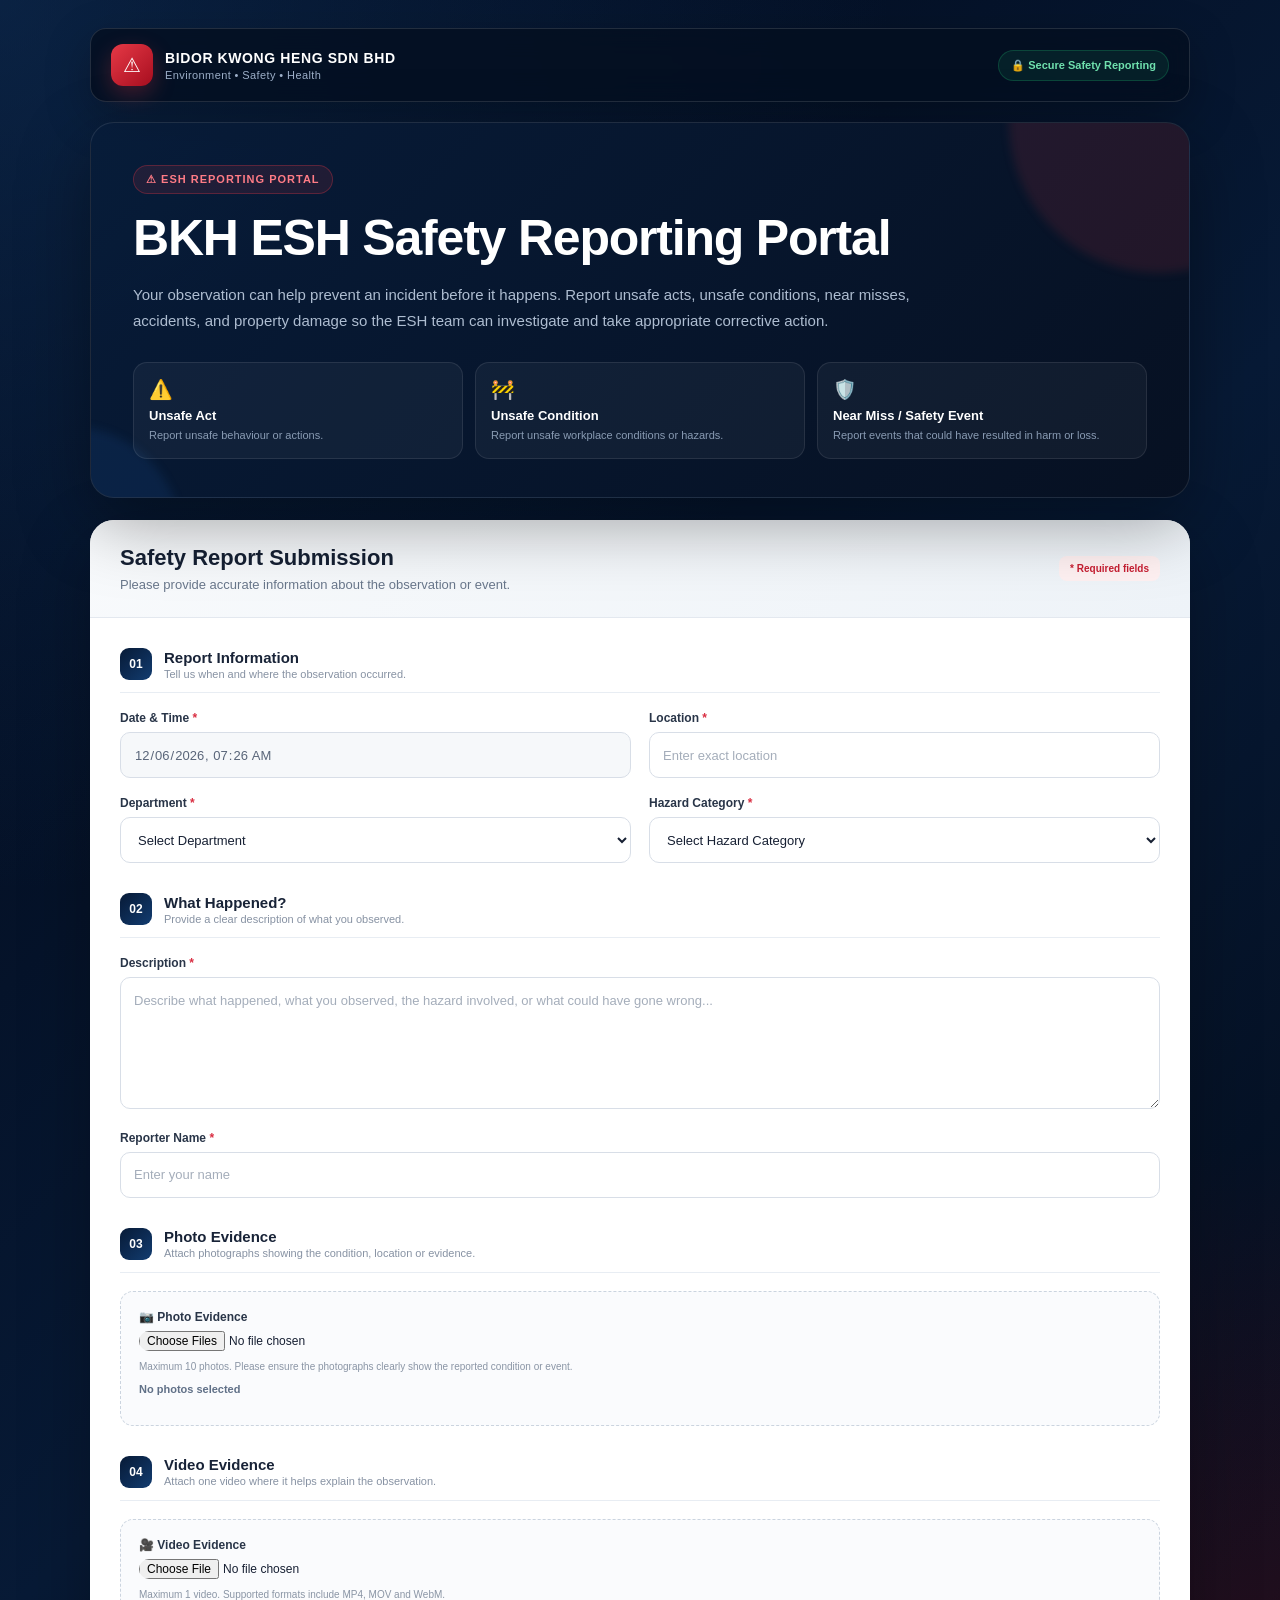
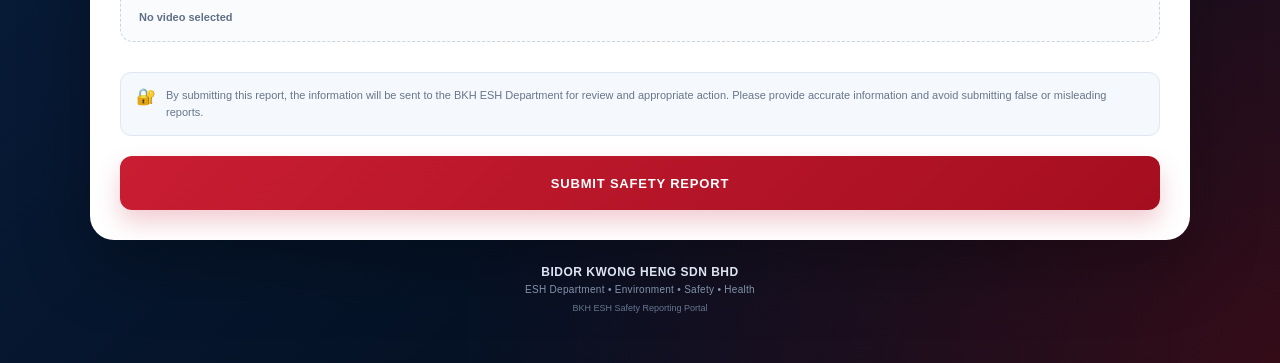
==== commit cf559b43: "Update index.html" ====
--- a/index.html
+++ b/index.html
@@ -12,21 +12,14 @@
 
 <title>BKH ESH Safety Reporting Portal</title>
 
-
-<!-- =========================================================
+<!-- =====================================================
      FAVICON
-========================================================= -->
+===================================================== -->
 
 <link
     rel="icon"
-    href="data:image/svg+xml,
-    <svg xmlns='http://www.w3.org/2000/svg' viewBox='0 0 100 100'>
-        <rect width='100' height='100' rx='20' fill='%230b1929'/>
-        <text x='50' y='68'
-              text-anchor='middle'
-              font-size='55'
-              fill='%23ffffff'>⚠</text>
-    </svg>"
+    type="image/svg+xml"
+    href="data:image/svg+xml,%3Csvg xmlns='http://www.w3.org/2000/svg' viewBox='0 0 100 100'%3E%3Crect width='100' height='100' rx='20' fill='%23071a36'/%3E%3Ctext x='50' y='68' text-anchor='middle' font-size='58' fill='%23ffffff'%3E%E2%9A%A0%3C/text%3E%3C/svg%3E"
 >
 
 
@@ -42,12 +35,12 @@
     box-sizing:border-box;
 }
 
-
-/* =========================================================
-   BODY
-========================================================= */
+html{
+    scroll-behavior:smooth;
+}
 
 body{
+    min-height:100vh;
 
     font-family:
         Inter,
@@ -55,134 +48,175 @@
         Helvetica,
         sans-serif;
 
+    background:
+        radial-gradient(
+            circle at top left,
+            rgba(20,66,120,.45),
+            transparent 38%
+        ),
+        radial-gradient(
+            circle at bottom right,
+            rgba(180,20,35,.28),
+            transparent 35%
+        ),
+        linear-gradient(
+            135deg,
+            #020817 0%,
+            #071a36 50%,
+            #030914 100%
+        );
+
+    color:#172033;
+}
+
+
+/* =========================================================
+   PAGE WRAPPER
+========================================================= */
+
+.page{
+    width:100%;
     min-height:100vh;
+
+    padding:
+        28px
+        18px
+        50px;
+}
+
+
+/* =========================================================
+   MAIN CONTAINER
+========================================================= */
+
+.container{
+    width:100%;
+    max-width:1100px;
+
+    margin:0 auto;
+}
+
+
+/* =========================================================
+   TOP BRAND BAR
+========================================================= */
+
+.brand-bar{
+    display:flex;
+
+    align-items:center;
+    justify-content:space-between;
+
+    gap:20px;
+
+    padding:
+        15px
+        20px;
+
+    margin-bottom:20px;
+
+    border:
+        1px solid
+        rgba(255,255,255,.12);
+
+    border-radius:16px;
+
+    background:
+        rgba(4,15,32,.82);
+
+    backdrop-filter:
+        blur(14px);
+
+    box-shadow:
+        0 15px 45px
+        rgba(0,0,0,.25);
+}
+
+
+.brand-left{
+    display:flex;
+
+    align-items:center;
+
+    gap:12px;
+}
+
+
+.brand-icon{
+    width:42px;
+    height:42px;
+
+    display:flex;
+
+    align-items:center;
+    justify-content:center;
+
+    border-radius:12px;
 
     background:
         linear-gradient(
             135deg,
-            #07111f 0%,
-            #0b1929 45%,
-            #3d0710 100%
+            #e63946,
+            #a80f20
         );
 
-    color:#172033;
-
-}
-
-
-/* =========================================================
-   BRAND BAR
-========================================================= */
-
-.brand-bar{
-
-    width:100%;
-
-    background:
-        linear-gradient(
-            90deg,
-            #07111f,
-            #0b1929,
-            #3b0710
-        );
-
-    color:#ffffff;
-
-    padding:
-        18px
-        30px;
-
+    color:#fff;
+
+    font-size:20px;
+
+    box-shadow:
+        0 8px 22px
+        rgba(230,57,70,.28);
+}
+
+
+.brand-name{
+    color:#fff;
+
+    font-size:14px;
+
+    font-weight:800;
+
+    letter-spacing:.6px;
+}
+
+
+.brand-sub{
+    margin-top:3px;
+
+    color:#9eb0c9;
+
+    font-size:11px;
+
+    letter-spacing:.4px;
+}
+
+
+.secure-badge{
     display:flex;
 
-    justify-content:space-between;
-
     align-items:center;
 
-    border-bottom:
-        1px solid
-        rgba(255,255,255,.12);
-
-}
-
-
-.brand-left{
-
-    display:flex;
-
-    flex-direction:column;
-
-    gap:4px;
-
-}
-
-
-.brand-name{
-
-    font-size:18px;
-
-    font-weight:800;
-
-    letter-spacing:.5px;
-
-}
-
-
-.brand-department{
-
-    font-size:12px;
-
-    color:#cbd5e1;
-
-    letter-spacing:1px;
-
-}
-
-
-.secure-badge{
-
-    display:flex;
-
-    align-items:center;
-
-    gap:8px;
+    gap:7px;
 
     padding:
         8px
-        13px;
+        12px;
+
+    border-radius:999px;
+
+    background:
+        rgba(31,183,111,.10);
 
     border:
         1px solid
-        rgba(255,255,255,.16);
-
-    border-radius:20px;
-
-    background:
-        rgba(255,255,255,.06);
-
-    font-size:12px;
-
-    color:#e5e7eb;
-
-}
-
-
-/* =========================================================
-   MAIN WRAPPER
-========================================================= */
-
-.container{
-
-    width:100%;
-
-    max-width:1100px;
-
-    margin:0 auto;
-
-    padding:
-        35px
-        20px
-        60px;
-
+        rgba(31,183,111,.25);
+
+    color:#70e1ae;
+
+    font-size:11px;
+
+    font-weight:700;
 }
 
 
@@ -191,46 +225,145 @@
 ========================================================= */
 
 .hero{
-
-    text-align:center;
-
-    color:#ffffff;
-
-    margin-bottom:30px;
-
+    position:relative;
+
+    overflow:hidden;
+
+    padding:
+        42px
+        42px
+        38px;
+
+    border-radius:24px;
+
+    background:
+        linear-gradient(
+            135deg,
+            rgba(7,28,57,.97),
+            rgba(7,17,34,.97)
+        );
+
+    border:
+        1px solid
+        rgba(255,255,255,.10);
+
+    box-shadow:
+        0 25px 70px
+        rgba(0,0,0,.35);
+
+    margin-bottom:22px;
+}
+
+
+.hero::before{
+    content:"";
+
+    position:absolute;
+
+    width:300px;
+    height:300px;
+
+    right:-120px;
+    top:-150px;
+
+    border-radius:50%;
+
+    background:
+        rgba(230,57,70,.12);
+
+    filter:blur(5px);
+}
+
+
+.hero::after{
+    content:"";
+
+    position:absolute;
+
+    width:220px;
+    height:220px;
+
+    left:-130px;
+    bottom:-150px;
+
+    border-radius:50%;
+
+    background:
+        rgba(32,103,180,.14);
+
+    filter:blur(5px);
+}
+
+
+.hero-content{
+    position:relative;
+
+    z-index:2;
+}
+
+
+.hero-pill{
+    display:inline-flex;
+
+    align-items:center;
+
+    gap:7px;
+
+    padding:
+        7px
+        12px;
+
+    margin-bottom:17px;
+
+    border-radius:999px;
+
+    background:
+        rgba(230,57,70,.11);
+
+    border:
+        1px solid
+        rgba(230,57,70,.30);
+
+    color:#ff7c86;
+
+    font-size:11px;
+
+    font-weight:800;
+
+    letter-spacing:1px;
 }
 
 
 .hero h1{
+    color:#fff;
 
     font-size:
         clamp(
             30px,
             5vw,
-            48px
+            50px
         );
 
+    line-height:1.08;
+
     font-weight:900;
 
-    letter-spacing:-1px;
-
-    margin-bottom:12px;
-
-}
-
-
-.hero p{
-
-    max-width:760px;
-
-    margin:0 auto;
-
-    color:#cbd5e1;
-
-    line-height:1.7;
+    letter-spacing:-1.2px;
+
+    max-width:850px;
+}
+
+
+.hero-description{
+    max-width:790px;
+
+    margin-top:17px;
+
+    color:#aebdd1;
 
     font-size:15px;
 
+    line-height:1.75;
 }
 
 
@@ -238,90 +371,63 @@
    REPORT TYPE CARDS
 ========================================================= */
 
-.report-types{
+.type-grid{
+    position:relative;
+
+    z-index:2;
 
     display:grid;
 
     grid-template-columns:
         repeat(
             3,
-            1fr
+            minmax(0,1fr)
         );
 
-    gap:15px;
-
-    margin-bottom:30px;
-
-}
-
-
-.report-type{
+    gap:12px;
+
+    margin-top:27px;
+}
+
+
+.type-card{
+    padding:15px;
+
+    border-radius:14px;
 
     background:
-        rgba(
-            255,
-            255,
-            255,
-            .96
-        );
-
-    border-radius:14px;
-
-    padding:22px;
-
-    text-align:center;
-
-    box-shadow:
-        0 10px 30px
-        rgba(0,0,0,.18);
-
-    transition:
-        transform .2s ease,
-        box-shadow .2s ease;
-
-}
-
-
-.report-type:hover{
-
-    transform:
-        translateY(-3px);
-
-    box-shadow:
-        0 15px 35px
-        rgba(0,0,0,.25);
-
-}
-
-
-.report-icon{
-
-    font-size:32px;
-
-    margin-bottom:10px;
-
-}
-
-
-.report-type h3{
-
-    font-size:17px;
-
-    margin-bottom:6px;
-
-    color:#111827;
-
-}
-
-
-.report-type p{
-
-    font-size:12px;
-
-    color:#64748b;
+        rgba(255,255,255,.045);
+
+    border:
+        1px solid
+        rgba(255,255,255,.09);
+}
+
+
+.type-icon{
+    font-size:19px;
+
+    margin-bottom:7px;
+}
+
+
+.type-title{
+    color:#fff;
+
+    font-size:13px;
+
+    font-weight:800;
+}
+
+
+.type-text{
+    margin-top:4px;
+
+    color:#899bb3;
+
+    font-size:11px;
 
     line-height:1.5;
-
 }
 
 
@@ -330,17 +436,15 @@
 ========================================================= */
 
 .form-card{
-
-    background:#ffffff;
-
-    border-radius:18px;
+    background:#fff;
+
+    border-radius:24px;
+
+    overflow:hidden;
 
     box-shadow:
-        0 20px 50px
-        rgba(0,0,0,.25);
-
-    overflow:hidden;
-
+        0 25px 70px
+        rgba(0,0,0,.30);
 }
 
 
@@ -349,36 +453,67 @@
 ========================================================= */
 
 .form-header{
+    padding:
+        25px
+        30px;
 
     background:
         linear-gradient(
-            90deg,
-            #07111f,
-            #0b1929
+            135deg,
+            #f8fafc,
+            #eef3f8
         );
 
-    color:#ffffff;
-
-    padding:25px 30px;
-
+    border-bottom:
+        1px solid
+        #e3e8ef;
+}
+
+
+.form-header-row{
+    display:flex;
+
+    align-items:center;
+    justify-content:space-between;
+
+    gap:15px;
 }
 
 
 .form-header h2{
-
-    font-size:23px;
-
-    margin-bottom:6px;
-
+    color:#152033;
+
+    font-size:22px;
+
+    font-weight:850;
 }
 
 
 .form-header p{
-
-    color:#cbd5e1;
+    margin-top:6px;
+
+    color:#69778b;
 
     font-size:13px;
-
+}
+
+
+.required-note{
+    padding:
+        7px
+        11px;
+
+    border-radius:8px;
+
+    background:#fff1f2;
+
+    color:#c81e32;
+
+    font-size:10px;
+
+    font-weight:800;
+
+    white-space:nowrap;
 }
 
 
@@ -387,62 +522,79 @@
 ========================================================= */
 
 .form-body{
-
     padding:30px;
-
-}
-
-
-.section-title{
-
+}
+
+
+/* =========================================================
+   FORM SECTION
+========================================================= */
+
+.form-section{
+    margin-bottom:30px;
+}
+
+
+.section-heading{
     display:flex;
 
     align-items:center;
 
-    gap:10px;
-
-    margin-bottom:20px;
-
-    padding-bottom:10px;
+    gap:12px;
+
+    margin-bottom:18px;
+
+    padding-bottom:12px;
 
     border-bottom:
         1px solid
-        #e5e7eb;
-
+        #e8edf3;
 }
 
 
 .section-number{
-
-    width:30px;
-
-    height:30px;
+    width:32px;
+    height:32px;
+
+    flex-shrink:0;
 
     display:flex;
 
     align-items:center;
-
     justify-content:center;
 
-    border-radius:50%;
-
-    background:#0b1929;
-
-    color:#ffffff;
+    border-radius:9px;
+
+    background:
+        linear-gradient(
+            135deg,
+            #071a36,
+            #123c70
+        );
+
+    color:#fff;
 
     font-size:12px;
 
-    font-weight:800;
-
-}
-
-
-.section-title h3{
-
-    font-size:17px;
-
-    color:#111827;
-
+    font-weight:900;
+}
+
+
+.section-title{
+    color:#182337;
+
+    font-size:15px;
+
+    font-weight:850;
+}
+
+
+.section-description{
+    margin-top:2px;
+
+    color:#8792a3;
+
+    font-size:11px;
 }
 
 
@@ -451,252 +603,323 @@
 ========================================================= */
 
 .form-grid{
-
     display:grid;
 
     grid-template-columns:
         repeat(
             2,
-            1fr
+            minmax(0,1fr)
         );
 
-    gap:20px;
-
-    margin-bottom:35px;
-
+    gap:18px;
 }
 
 
 .form-group{
-
-    display:flex;
-
-    flex-direction:column;
-
+    min-width:0;
 }
 
 
 .form-group.full{
-
-    grid-column:
-        1 / -1;
-
-}
-
-
-.form-group label{
-
-    font-size:13px;
-
-    font-weight:700;
-
-    color:#374151;
+    grid-column:1 / -1;
+}
+
+
+/* =========================================================
+   LABEL
+========================================================= */
+
+label{
+    display:block;
 
     margin-bottom:7px;
 
+    color:#293548;
+
+    font-size:12px;
+
+    font-weight:800;
 }
 
 
 .required{
-
-    color:#dc2626;
-
-}
-
+    color:#d92d41;
+}
+
+
+/* =========================================================
+   INPUTS
+========================================================= */
 
 input,
 select,
 textarea{
-
     width:100%;
-
-    padding:
-        12px
-        14px;
 
     border:
         1px solid
-        #d1d5db;
-
-    border-radius:9px;
+        #d8dee7;
+
+    border-radius:10px;
+
+    background:#fff;
+
+    color:#172033;
 
     font-family:inherit;
 
-    font-size:14px;
-
-    color:#111827;
-
-    background:#ffffff;
+    font-size:13px;
 
     outline:none;
 
     transition:
         border-color .2s ease,
-        box-shadow .2s ease;
-
+        box-shadow .2s ease,
+        background .2s ease;
+}
+
+
+input,
+select{
+    height:46px;
+
+    padding:
+        0
+        13px;
+}
+
+
+textarea{
+    min-height:125px;
+
+    padding:13px;
+
+    resize:vertical;
+
+    line-height:1.6;
+}
+
+
+input::placeholder,
+textarea::placeholder{
+    color:#a4adba;
 }
 
 
 input:focus,
 select:focus,
 textarea:focus{
-
-    border-color:#1d4ed8;
+    border-color:#315f98;
 
     box-shadow:
         0 0 0 3px
-        rgba(
-            29,
-            78,
-            216,
-            .10
-        );
-
+        rgba(49,95,152,.10);
+
+    background:#fcfdff;
 }
 
 
 input[readonly]{
-
-    background:#f3f4f6;
-
-    color:#4b5563;
-
-}
-
-
-textarea{
-
-    min-height:150px;
-
-    resize:vertical;
-
+    background:#f6f8fa;
+
+    color:#596579;
 }
 
 
 /* =========================================================
-   PHOTO / VIDEO
+   FILE INPUT
 ========================================================= */
 
-.upload-box{
+.file-box{
+    position:relative;
 
     border:
-        2px dashed
-        #cbd5e1;
-
-    border-radius:12px;
-
-    padding:20px;
-
-    background:#f8fafc;
-
-}
-
-
-.upload-box input{
-
-    border:none;
+        1.5px dashed
+        #cbd4df;
+
+    border-radius:13px;
+
+    padding:18px;
+
+    background:#fafbfd;
+
+    transition:.2s ease;
+}
+
+
+.file-box:hover{
+    border-color:#5479a7;
+
+    background:#f7faff;
+}
+
+
+.file-box input[type="file"]{
+    height:auto;
 
     padding:0;
 
+    border:0;
+
     background:transparent;
 
-}
-
-
-.upload-note{
-
+    box-shadow:none;
+
+    font-size:12px;
+
+    cursor:pointer;
+}
+
+
+.file-help{
     margin-top:8px;
 
-    font-size:12px;
-
-    color:#64748b;
-
+    color:#8a95a5;
+
+    font-size:10px;
+
+    line-height:1.5;
 }
 
 
 /* =========================================================
-   PREVIEW
+   PHOTO PREVIEW
 ========================================================= */
 
-.preview-container{
-
+.photo-count{
+    margin-top:9px;
+
+    color:#607087;
+
+    font-size:11px;
+
+    font-weight:700;
+}
+
+
+.photo-preview{
     display:grid;
 
     grid-template-columns:
         repeat(
             auto-fill,
-            minmax(
-                120px,
-                1fr
-            )
+            minmax(85px,1fr)
         );
 
-    gap:12px;
-
-    margin-top:15px;
-
-}
-
-
-.preview-container img{
-
-    width:100%;
-
-    height:110px;
-
-    object-fit:cover;
-
-    border-radius:8px;
+    gap:9px;
+
+    margin-top:12px;
+}
+
+
+.photo-thumb{
+    position:relative;
+
+    height:85px;
+
+    overflow:hidden;
+
+    border-radius:9px;
 
     border:
         1px solid
-        #e5e7eb;
-
+        #dfe4eb;
+
+    background:#f2f4f7;
+}
+
+
+.photo-thumb img{
+    width:100%;
+    height:100%;
+
+    object-fit:cover;
+}
+
+
+/* =========================================================
+   VIDEO INFO
+========================================================= */
+
+.video-info{
+    margin-top:9px;
+
+    color:#607087;
+
+    font-size:11px;
+
+    font-weight:700;
 }
 
 
 .video-preview{
-
-    margin-top:15px;
-
-}
-
-
-.video-preview video{
-
-    width:100%;
-
-    max-height:300px;
-
-    border-radius:10px;
-
-}
-
-
-/* =========================================================
-   NOTICE
-========================================================= */
-
-.submit-notice{
-
-    background:#eff6ff;
+    display:none;
+
+    margin-top:13px;
+
+    overflow:hidden;
+
+    border-radius:12px;
+
+    background:#07111f;
 
     border:
         1px solid
-        #bfdbfe;
-
-    color:#1e3a8a;
-
-    padding:14px 16px;
-
-    border-radius:10px;
-
-    font-size:12px;
-
-    line-height:1.6;
-
-    margin-bottom:18px;
-
+        #dce2ea;
+}
+
+
+.video-preview video{
+    display:block;
+
+    width:100%;
+
+    max-height:360px;
+
+    background:#000;
+}
+
+
+/* =========================================================
+   SUBMIT NOTICE
+========================================================= */
+
+.submit-notice{
+    display:flex;
+
+    align-items:flex-start;
+
+    gap:10px;
+
+    padding:
+        14px
+        15px;
+
+    margin-top:5px;
+
+    border-radius:11px;
+
+    background:#f5f8fc;
+
+    border:
+        1px solid
+        #e1e7ef;
+}
+
+
+.notice-icon{
+    flex-shrink:0;
+
+    font-size:16px;
+}
+
+
+.submit-notice p{
+    color:#68768a;
+
+    font-size:11px;
+
+    line-height:1.55;
 }
 
 
@@ -704,55 +927,70 @@
    SUBMIT BUTTON
 ========================================================= */
 
+.submit-area{
+    margin-top:20px;
+}
+
+
 .submit-button{
-
     width:100%;
 
-    border:none;
-
-    border-radius:10px;
-
-    padding:16px;
+    height:54px;
+
+    border:0;
+
+    border-radius:12px;
 
     background:
         linear-gradient(
-            90deg,
-            #0b1929,
-            #991b1b
+            135deg,
+            #c91d32,
+            #a50e20
         );
 
-    color:#ffffff;
-
-    font-size:14px;
-
-    font-weight:800;
-
-    letter-spacing:.5px;
+    color:#fff;
+
+    font-family:inherit;
+
+    font-size:13px;
+
+    font-weight:900;
+
+    letter-spacing:.8px;
 
     cursor:pointer;
 
+    box-shadow:
+        0 12px 25px
+        rgba(190,25,48,.22);
+
     transition:
-        opacity .2s ease,
-        transform .2s ease;
-
+        transform .15s ease,
+        box-shadow .15s ease,
+        opacity .15s ease;
 }
 
 
 .submit-button:hover{
-
-    opacity:.93;
-
-    transform:
-        translateY(-1px);
-
+    transform:translateY(-1px);
+
+    box-shadow:
+        0 16px 30px
+        rgba(190,25,48,.30);
 }
 
 
 .submit-button:active{
-
-    transform:
-        translateY(0);
-
+    transform:translateY(0);
+}
+
+
+.submit-button:disabled{
+    opacity:.65;
+
+    cursor:not-allowed;
+
+    transform:none;
 }
 
 
@@ -761,27 +999,32 @@
 ========================================================= */
 
 .success-message{
-
     display:none;
 
-    margin-top:20px;
-
-    padding:15px;
-
-    border-radius:10px;
+    margin:
+        0
+        30px
+        30px;
+
+    padding:
+        16px
+        18px;
+
+    border-radius:12px;
 
     background:#ecfdf5;
 
     border:
         1px solid
-        #a7f3d0;
-
-    color:#065f46;
+        #b7ebd2;
+
+    color:#087443;
 
     font-size:13px;
 
-    line-height:1.6;
-
+    font-weight:700;
+
+    line-height:1.5;
 }
 
 
@@ -790,17 +1033,43 @@
 ========================================================= */
 
 .footer{
+    padding:
+        25px
+        10px
+        0;
 
     text-align:center;
-
-    margin-top:30px;
-
-    color:#94a3b8;
-
-    font-size:11px;
-
-    line-height:1.7;
-
+}
+
+
+.footer-company{
+    color:#dce5f1;
+
+    font-size:12px;
+
+    font-weight:800;
+
+    letter-spacing:.5px;
+}
+
+
+.footer-dept{
+    margin-top:5px;
+
+    color:#8394ab;
+
+    font-size:10px;
+
+    letter-spacing:.3px;
+}
+
+
+.footer-portal{
+    margin-top:8px;
+
+    color:#65778f;
+
+    font-size:9px;
 }
 
 
@@ -810,75 +1079,175 @@
 
 @media(max-width:800px){
 
-    .report-types{
-
-        grid-template-columns:1fr;
-
-    }
-
-
-    .form-grid{
-
-        grid-template-columns:1fr;
-
-    }
-
-
-    .form-group.full{
-
-        grid-column:auto;
-
-    }
-
-
-    .brand-bar{
-
+    .page{
         padding:
             15px
-            18px;
-
+            12px
+            35px;
     }
 
 
+    .brand-bar{
+        padding:
+            13px
+            14px;
+    }
+
+
+    .secure-badge{
+        display:none;
+    }
+
+
+    .hero{
+        padding:
+            30px
+            24px
+            28px;
+
+        border-radius:20px;
+    }
+
+
+    .type-grid{
+        grid-template-columns:1fr;
+    }
+
+
+    .type-card{
+        padding:13px;
+    }
+
+
+    .form-header{
+        padding:
+            21px
+            20px;
+    }
+
+
+    .form-body{
+        padding:
+            22px
+            20px;
+    }
+
+
+    .form-header-row{
+        align-items:flex-start;
+
+        flex-direction:column;
+    }
+
+
+    .required-note{
+        white-space:normal;
+    }
+
+
+    .form-grid{
+        grid-template-columns:1fr;
+    }
+
+
+    .form-group.full{
+        grid-column:auto;
+    }
+
+
+    .success-message{
+        margin:
+            0
+            20px
+            20px;
+    }
+
+}
+
+
+@media(max-width:500px){
+
     .brand-name{
-
-        font-size:15px;
-
+        font-size:12px;
     }
 
 
-    .secure-badge{
-
-        display:none;
-
+    .brand-sub{
+        font-size:9px;
     }
 
 
-    .container{
-
+    .brand-icon{
+        width:37px;
+        height:37px;
+    }
+
+
+    .hero h1{
+        font-size:30px;
+    }
+
+
+    .hero-description{
+        font-size:13px;
+
+        line-height:1.65;
+    }
+
+
+    .form-header h2{
+        font-size:19px;
+    }
+
+
+    .form-body{
         padding:
-            25px
-            14px
-            45px;
-
+            20px
+            16px;
     }
 
 
-    .form-body{
-
-        padding:20px;
-
+    input,
+    select{
+        height:48px;
     }
 
 
-    .form-header{
-
-        padding:20px;
-
+    textarea{
+        min-height:135px;
     }
 
-}
-
+
+    .submit-button{
+        height:55px;
+    }
+
+}
+
+
+/* =========================================================
+   ACCESSIBILITY
+========================================================= */
+
+button,
+input,
+select,
+textarea{
+    -webkit-tap-highlight-color:transparent;
+}
+
+
+button:focus-visible,
+input:focus-visible,
+select:focus-visible,
+textarea:focus-visible{
+
+    outline:
+        3px solid
+        rgba(49,95,152,.25);
+
+    outline-offset:2px;
+}
 
 </style>
 
@@ -888,924 +1257,1070 @@
 <body>
 
 
-<!-- =========================================================
+<div class="page">
+
+<div class="container">
+
+
+<!-- =====================================================
      BRAND BAR
-========================================================= -->
+===================================================== -->
 
 <div class="brand-bar">
 
     <div class="brand-left">
 
-        <div class="brand-name">
-            BIDOR KWONG HENG SDN BHD
+        <div class="brand-icon">
+            ⚠
         </div>
 
-        <div class="brand-department">
-            Environment • Safety • Health
+        <div>
+
+            <div class="brand-name">
+                BIDOR KWONG HENG SDN BHD
+            </div>
+
+            <div class="brand-sub">
+                Environment • Safety • Health
+            </div>
+
         </div>
 
     </div>
 
 
     <div class="secure-badge">
-
-        🔒
-
-        Secure Reporting Portal
-
+        🔒 Secure Safety Reporting
     </div>
 
 </div>
 
 
 
-<!-- =========================================================
-     MAIN CONTAINER
-========================================================= -->
-
-<div class="container">
-
-
-    <!-- =====================================================
-         HERO
-    ====================================================== -->
-
-    <section class="hero">
-
-        <h1>
-            BKH ESH Safety Reporting Portal
-        </h1>
-
-        <p>
-
-            Your observation can help prevent an incident
-            before it happens. Report unsafe acts, unsafe
-            conditions, near misses, accidents, and property
-            damage so the ESH team can investigate and take
-            appropriate corrective action.
-
-        </p>
-
-    </section>
-
-
-
-    <!-- =====================================================
-         REPORT TYPE CARDS
-    ====================================================== -->
-
-    <section class="report-types">
-
-
-        <div class="report-type">
-
-            <div class="report-icon">
-                ⚠️
-            </div>
-
-            <h3>
-                Unsafe Act
-            </h3>
-
-            <p>
-                Report unsafe behaviour or actions
-                that may cause an incident.
-            </p>
-
-        </div>
-
-
-        <div class="report-type">
-
-            <div class="report-icon">
-                🚧
-            </div>
-
-            <h3>
-                Unsafe Condition
-            </h3>
-
-            <p>
-                Report hazardous workplace
-                conditions or unsafe environments.
-            </p>
-
-        </div>
-
-
-        <div class="report-type">
-
-            <div class="report-icon">
-                🛡️
-            </div>
-
-            <h3>
-                Near Miss / Safety Event
-            </h3>
-
-            <p>
-                Report near misses and other
-                safety-related events before harm occurs.
-            </p>
-
-        </div>
-
-
-    </section>
-
-
-
-    <!-- =====================================================
-         FORM CARD
-    ====================================================== -->
-
-    <section class="form-card">
-
-
-        <!-- =================================================
-             FORM HEADER
-        ================================================== -->
-
-        <div class="form-header">
-
-            <h2>
-                Safety Report Submission
-            </h2>
-
-            <p>
-                Please provide accurate information
-                to help the ESH team investigate.
-            </p>
-
-        </div>
-
-
-
-        <!-- =================================================
-             FORM BODY
-        ================================================== -->
-
-        <div class="form-body">
-
-
-            <!-- =============================================
-                 SECTION 01
-            ============================================== -->
-
-            <div class="section-title">
-
-                <div class="section-number">
-                    01
-                </div>
-
-                <h3>
-                    Report Information
-                </h3>
-
-            </div>
-
-
-            <div class="form-grid">
-
-
-                <!-- DATE / TIME -->
-
-                <div class="form-group">
-
-                    <label for="dateTime">
-
-                        Date & Time
-
-                        <span class="required">
-                            *
-                        </span>
-
-                    </label>
-
-                    <input
-                        type="text"
-                        id="dateTime"
-                        name="dateTime"
-                        readonly
-                        required
-                    >
-
-                </div>
-
-
-
-                <!-- LOCATION OF INCIDENT -->
-
-                <div class="form-group">
-
-                    <label for="location">
-
-                        Location of Incident
-
-                        <span class="required">
-                            *
-                        </span>
-
-                    </label>
-
-                    <input
-                        type="text"
-                        id="location"
-                        name="location"
-                        placeholder="Enter location of incident"
-                        maxlength="500"
-                        required
-                    >
-
-                </div>
-
-
-
-                <!-- DEPARTMENT -->
-
-                <div class="form-group">
-
-                    <label for="department">
-
-                        Department
-
-                        <span class="required">
-                            *
-                        </span>
-
-                    </label>
-
-                    <select
-                        id="department"
-                        name="department"
-                        required
-                    >
-
-                        <option value="">
-                            Select Department
-                        </option>
-
-                        <option value="Office">
-                            Office
-                        </option>
-
-                        <option value="Old Production">
-                            Old Production
-                        </option>
-
-                        <option value="New Production">
-                            New Production
-                        </option>
-
-                        <option value="QA/QC">
-                            QA/QC
-                        </option>
-
-                        <option value="RMS/FGS/WIP">
-                            RMS/FGS/WIP
-                        </option>
-
-                        <option value="KOJI">
-                            KOJI
-                        </option>
-
-                        <option value="Paste Blending">
-                            Paste Blending
-                        </option>
-
-                        <option value="Sauce Blending">
-                            Sauce Blending
-                        </option>
-
-                        <option value="WWTP">
-                            WWTP
-                        </option>
-
-                        <option value="Engineering">
-                            Engineering
-                        </option>
-
-                        <option value="Security">
-                            Security
-                        </option>
-
-                        <option value="Contractor">
-                            Contractor
-                        </option>
-
-                        <option value="Visitor">
-                            Visitor
-                        </option>
-
-                    </select>
-
-                </div>
-
-
-
-                <!-- HAZARD CATEGORY -->
-
-                <div class="form-group">
-
-                    <label for="hazardCategory">
-
-                        Report Type
-
-                        <span class="required">
-                            *
-                        </span>
-
-                    </label>
-
-                    <select
-                        id="hazardCategory"
-                        name="hazardCategory"
-                        required
-                    >
-
-                        <option value="">
-                            Select Report Type
-                        </option>
-
-                        <option value="Near Miss">
-                            Near Miss
-                        </option>
-
-                        <option value="Unsafe Act">
-                            Unsafe Act
-                        </option>
-
-                        <option value="Unsafe Condition">
-                            Unsafe Condition
-                        </option>
-
-                        <option value="Accident">
-                            Accident
-                        </option>
-
-                        <option value="Property Damage">
-                            Property Damage
-                        </option>
-
-                    </select>
-
-                </div>
-
-
-            </div>
-
-
-
-            <!-- =============================================
-                 SECTION 02
-            ============================================== -->
-
-            <div class="section-title">
-
-                <div class="section-number">
-                    02
-                </div>
-
-                <h3>
-                    What Happened
-                </h3>
-
-            </div>
-
-
-            <div class="form-grid">
-
-
-                <!-- DESCRIPTION -->
-
-                <div class="form-group full">
-
-                    <label for="whatHappened">
-
-                        Description / What Happened
-
-                        <span class="required">
-                            *
-                        </span>
-
-                    </label>
-
-                    <textarea
-                        id="whatHappened"
-                        name="whatHappened"
-                        placeholder="Describe what you observed or what happened..."
-                        maxlength="5000"
-                        required
-                    ></textarea>
-
-                </div>
-
-
-
-                <!-- REPORTER -->
-
-                <div class="form-group">
-
-                    <label for="reporterName">
-
-                        Reporter Name
-
-                        <span class="required">
-                            *
-                        </span>
-
-                    </label>
-
-                    <input
-                        type="text"
-                        id="reporterName"
-                        name="reporterName"
-                        placeholder="Enter your name"
-                        maxlength="200"
-                        required
-                    >
-
-                </div>
-
-
-            </div>
-
-
-
-            <!-- =============================================
-                 SECTION 03
-            ============================================== -->
-
-            <div class="section-title">
-
-                <div class="section-number">
-                    03
-                </div>
-
-                <h3>
-                    Photo Evidence
-                </h3>
-
-            </div>
-
-
-            <div class="form-grid">
-
-
-                <div class="form-group full">
-
-
-                    <div class="upload-box">
-
-
-                        <input
-                            type="file"
-                            id="photos"
-                            name="photos"
-                            accept="image/*"
-                            multiple
-                        >
-
-
-                        <div class="upload-note">
-
-                            You may upload up to
-                            <strong>10 photos</strong>.
-                            Please provide clear images
-                            showing the reported condition.
-
-                        </div>
-
-
-                        <div
-                            id="photoPreview"
-                            class="preview-container"
-                        ></div>
-
-
-                    </div>
-
-
-                </div>
-
-
-            </div>
-
-
-
-            <!-- =============================================
-                 SECTION 04
-            ============================================== -->
-
-            <div class="section-title">
-
-                <div class="section-number">
-                    04
-                </div>
-
-                <h3>
-                    Video Evidence
-                </h3>
-
-            </div>
-
-
-            <div class="form-grid">
-
-
-                <div class="form-group full">
-
-
-                    <div class="upload-box">
-
-
-                        <input
-                            type="file"
-                            id="video"
-                            name="video"
-                            accept="video/*"
-                        >
-
-
-                        <div class="upload-note">
-
-                            You may upload
-                            <strong>one video</strong>
-                            as supporting evidence.
-
-                        </div>
-
-
-                        <div
-                            id="videoPreview"
-                            class="video-preview"
-                        ></div>
-
-
-                    </div>
-
-
-                </div>
-
-
-            </div>
-
-
-
-            <!-- =============================================
-                 SUBMIT NOTICE
-            ============================================== -->
-
-            <div class="submit-notice">
-
-                <strong>
-                    Before submitting:
-                </strong>
-
-                Please ensure the information provided
-                is accurate and sufficient for the ESH team
-                to understand and investigate the reported
-                event.
-
-            </div>
-
-
-
-            <!-- =============================================
-                 SUBMIT BUTTON
-            ============================================== -->
-
-            <button
-                type="button"
-                id="submitButton"
-                class="submit-button"
-            >
-
-                SUBMIT SAFETY REPORT
-
-            </button>
-
-
-
-            <!-- =============================================
-                 SUCCESS MESSAGE
-            ============================================== -->
-
-            <div
-                id="successMessage"
-                class="success-message"
-            >
-
-                Your safety report has been submitted
-                successfully.
-
-            </div>
-
-
-        </div>
-
-
-    </section>
-
-
-
-    <!-- =====================================================
-         FOOTER
-    ====================================================== -->
-
-    <div class="footer">
-
-        BIDOR KWONG HENG SDN BHD • ESH DEPARTMENT
-
-        <br>
-
-        Environment • Safety • Health
-
-        <br>
-
-        Safety starts with me, but protects us all.
-
+<!-- =====================================================
+     HERO
+===================================================== -->
+
+<section class="hero">
+
+<div class="hero-content">
+
+
+<div class="hero-pill">
+    ⚠ ESH REPORTING PORTAL
+</div>
+
+
+<h1>
+    BKH ESH Safety Reporting Portal
+</h1>
+
+
+<p class="hero-description">
+
+    Your observation can help prevent an incident before it happens.
+    Report unsafe acts, unsafe conditions, near misses, accidents,
+    and property damage so the ESH team can investigate and take
+    appropriate corrective action.
+
+</p>
+
+
+
+<div class="type-grid">
+
+
+<div class="type-card">
+
+    <div class="type-icon">
+        ⚠️
     </div>
 
-
-</div>
-
-
-
-<!-- =========================================================
+    <div class="type-title">
+        Unsafe Act
+    </div>
+
+    <div class="type-text">
+        Report unsafe behaviour or actions.
+    </div>
+
+</div>
+
+
+
+<div class="type-card">
+
+    <div class="type-icon">
+        🚧
+    </div>
+
+    <div class="type-title">
+        Unsafe Condition
+    </div>
+
+    <div class="type-text">
+        Report unsafe workplace conditions or hazards.
+    </div>
+
+</div>
+
+
+
+<div class="type-card">
+
+    <div class="type-icon">
+        🛡️
+    </div>
+
+    <div class="type-title">
+        Near Miss / Safety Event
+    </div>
+
+    <div class="type-text">
+        Report events that could have resulted in harm or loss.
+    </div>
+
+</div>
+
+
+</div>
+
+
+</div>
+
+</section>
+
+
+
+<!-- =====================================================
+     FORM CARD
+===================================================== -->
+
+<div class="form-card">
+
+
+<!-- FORM HEADER -->
+
+<div class="form-header">
+
+<div class="form-header-row">
+
+<div>
+
+<h2>
+    Safety Report Submission
+</h2>
+
+<p>
+    Please provide accurate information about the observation or event.
+</p>
+
+</div>
+
+
+<div class="required-note">
+    * Required fields
+</div>
+
+</div>
+
+</div>
+
+
+
+<!-- FORM BODY -->
+
+<div class="form-body">
+
+
+<form
+    id="nearMissForm"
+>
+
+
+<!-- =====================================================
+     SECTION 01
+===================================================== -->
+
+<div class="form-section">
+
+
+<div class="section-heading">
+
+<div class="section-number">
+    01
+</div>
+
+<div>
+
+<div class="section-title">
+    Report Information
+</div>
+
+<div class="section-description">
+    Tell us when and where the observation occurred.
+</div>
+
+</div>
+
+</div>
+
+
+
+<div class="form-grid">
+
+
+<!-- DATE TIME -->
+
+<div class="form-group">
+
+<label for="dateTime">
+
+    Date &amp; Time
+
+    <span class="required">
+        *
+    </span>
+
+</label>
+
+<input
+    type="datetime-local"
+    id="dateTime"
+    name="dateTime"
+    required
+    readonly
+>
+
+</div>
+
+
+
+<!-- LOCATION -->
+
+<div class="form-group">
+
+<label for="location">
+
+    Location
+
+    <span class="required">
+        *
+    </span>
+
+</label>
+
+<input
+    type="text"
+    id="location"
+    name="location"
+    placeholder="Enter exact location"
+    maxlength="500"
+    required
+>
+
+</div>
+
+
+
+<!-- DEPARTMENT -->
+
+<div class="form-group">
+
+<label for="department">
+
+    Department
+
+    <span class="required">
+        *
+    </span>
+
+</label>
+
+<select
+    id="department"
+    name="department"
+    required
+>
+
+<option value="">
+    Select Department
+</option>
+
+<option value="Office">
+    Office
+</option>
+
+<option value="Old Production">
+    Old Production
+</option>
+
+<option value="New Production">
+    New Production
+</option>
+
+<option value="QA/QC">
+    QA/QC
+</option>
+
+<option value="RMS/FGS/WIP">
+    RMS/FGS/WIP
+</option>
+
+<option value="KOJI">
+    KOJI
+</option>
+
+<option value="Paste Blending">
+    Paste Blending
+</option>
+
+<option value="Sauce Blending">
+    Sauce Blending
+</option>
+
+<option value="WWTP">
+    WWTP
+</option>
+
+<option value="Engineering">
+    Engineering
+</option>
+
+<option value="Security">
+    Security
+</option>
+
+<option value="Contractor">
+    Contractor
+</option>
+
+<option value="Visitor">
+    Visitor
+</option>
+
+</select>
+
+</div>
+
+
+
+<!-- HAZARD CATEGORY -->
+
+<div class="form-group">
+
+<label for="hazardCategory">
+
+    Hazard Category
+
+    <span class="required">
+        *
+    </span>
+
+</label>
+
+<select
+    id="hazardCategory"
+    name="hazardCategory"
+    required
+>
+
+<option value="">
+    Select Hazard Category
+</option>
+
+<option value="Near Miss">
+    Near Miss
+</option>
+
+<option value="Unsafe Act">
+    Unsafe Act
+</option>
+
+<option value="Unsafe Condition">
+    Unsafe Condition
+</option>
+
+<option value="Accident">
+    Accident
+</option>
+
+<option value="Property Damage">
+    Property Damage
+</option>
+
+</select>
+
+</div>
+
+
+</div>
+
+</div>
+
+
+
+<!-- =====================================================
+     SECTION 02
+===================================================== -->
+
+<div class="form-section">
+
+
+<div class="section-heading">
+
+<div class="section-number">
+    02
+</div>
+
+<div>
+
+<div class="section-title">
+    What Happened?
+</div>
+
+<div class="section-description">
+    Provide a clear description of what you observed.
+</div>
+
+</div>
+
+</div>
+
+
+
+<div class="form-grid">
+
+
+<!-- DESCRIPTION -->
+
+<div class="form-group full">
+
+<label for="whatHappened">
+
+    Description
+
+    <span class="required">
+        *
+    </span>
+
+</label>
+
+<textarea
+    id="whatHappened"
+    name="whatHappened"
+    rows="5"
+    maxlength="5000"
+    placeholder="Describe what happened, what you observed, the hazard involved, or what could have gone wrong..."
+    required
+></textarea>
+
+</div>
+
+
+
+<!-- REPORTER -->
+
+<div class="form-group full">
+
+<label for="reporterName">
+
+    Reporter Name
+
+    <span class="required">
+        *
+    </span>
+
+</label>
+
+<input
+    type="text"
+    id="reporterName"
+    name="reporterName"
+    maxlength="150"
+    placeholder="Enter your name"
+    required
+>
+
+</div>
+
+
+</div>
+
+</div>
+
+
+
+<!-- =====================================================
+     SECTION 03
+===================================================== -->
+
+<div class="form-section">
+
+
+<div class="section-heading">
+
+<div class="section-number">
+    03
+</div>
+
+<div>
+
+<div class="section-title">
+    Photo Evidence
+</div>
+
+<div class="section-description">
+    Attach photographs showing the condition, location or evidence.
+</div>
+
+</div>
+
+</div>
+
+
+
+<div class="file-box">
+
+<label for="photo">
+
+    📷 Photo Evidence
+
+</label>
+
+<input
+    type="file"
+    id="photo"
+    name="photo"
+    accept="image/*"
+    multiple
+>
+
+<div class="file-help">
+
+    Maximum 10 photos.
+    Please ensure the photographs clearly show the reported condition or event.
+
+</div>
+
+<div
+    id="photoCount"
+    class="photo-count"
+>
+    No photos selected
+</div>
+
+<div
+    id="photoPreview"
+    class="photo-preview"
+></div>
+
+</div>
+
+</div>
+
+
+
+<!-- =====================================================
+     SECTION 04
+===================================================== -->
+
+<div class="form-section">
+
+
+<div class="section-heading">
+
+<div class="section-number">
+    04
+</div>
+
+<div>
+
+<div class="section-title">
+    Video Evidence
+</div>
+
+<div class="section-description">
+    Attach one video where it helps explain the observation.
+</div>
+
+</div>
+
+</div>
+
+
+
+<div class="file-box">
+
+<label for="video">
+
+    🎥 Video Evidence
+
+</label>
+
+<input
+    type="file"
+    id="video"
+    name="video"
+    accept="video/mp4,video/quicktime,video/webm"
+>
+
+<div class="file-help">
+
+    Maximum 1 video.
+    Supported formats include MP4, MOV and WebM.
+
+</div>
+
+<div
+    id="videoInfo"
+    class="video-info"
+>
+    No video selected
+</div>
+
+
+<div
+    id="videoPreview"
+    class="video-preview"
+>
+
+<video
+    id="videoPlayer"
+    controls
+    playsinline
+></video>
+
+</div>
+
+</div>
+
+</div>
+
+
+
+<!-- =====================================================
+     SUBMIT NOTICE
+===================================================== -->
+
+<div class="submit-notice">
+
+<div class="notice-icon">
+    🔐
+</div>
+
+<p>
+
+    By submitting this report, the information will be sent to
+    the BKH ESH Department for review and appropriate action.
+    Please provide accurate information and avoid submitting
+    false or misleading reports.
+
+</p>
+
+</div>
+
+
+
+<!-- =====================================================
+     SUBMIT BUTTON
+===================================================== -->
+
+<div class="submit-area">
+
+<button
+    type="submit"
+    class="submit-button"
+>
+
+    SUBMIT SAFETY REPORT
+
+</button>
+
+</div>
+
+
+</form>
+
+
+</div>
+
+
+
+<!-- =====================================================
+     SUCCESS MESSAGE
+===================================================== -->
+
+<div
+    id="successMessage"
+    class="success-message"
+></div>
+
+
+</div>
+
+
+
+<!-- =====================================================
+     FOOTER
+===================================================== -->
+
+<div class="footer">
+
+<div class="footer-company">
+    BIDOR KWONG HENG SDN BHD
+</div>
+
+<div class="footer-dept">
+    ESH Department • Environment • Safety • Health
+</div>
+
+<div class="footer-portal">
+    BKH ESH Safety Reporting Portal
+</div>
+
+</div>
+
+
+</div>
+
+</div>
+
+
+
+<!-- =====================================================
      PAGE ENHANCEMENT SCRIPT
-========================================================= -->
+===================================================== -->
 
 <script>
 
-
-/* =========================================================
-   DATE / TIME
-========================================================= */
-
-(function(){
-
-    const dateTime =
-        document.getElementById(
-            "dateTime"
-        );
-
-
-    if(!dateTime){
-
-        return;
-
-    }
-
-
-    const now =
-        new Date();
-
-
-    const year =
-        now.getFullYear();
-
-
-    const month =
-        String(
-            now.getMonth() + 1
-        ).padStart(
-            2,
-            "0"
-        );
-
-
-    const day =
-        String(
-            now.getDate()
-        ).padStart(
-            2,
-            "0"
-        );
-
-
-    const hours =
-        String(
-            now.getHours()
-        ).padStart(
-            2,
-            "0"
-        );
-
-
-    const minutes =
-        String(
-            now.getMinutes()
-        ).padStart(
-            2,
-            "0"
-        );
-
-
-    dateTime.value =
-        `${year}-${month}-${day} ${hours}:${minutes}`;
-
-})();
-
-
-
-/* =========================================================
-   PHOTO PREVIEW
-========================================================= */
-
-(function(){
-
-    const input =
-        document.getElementById(
-            "photos"
-        );
-
-
-    const preview =
-        document.getElementById(
-            "photoPreview"
-        );
-
-
-    if(
-        !input ||
-        !preview
-    ){
-
-        return;
-
-    }
-
-
-    input.addEventListener(
-        "change",
-        function(){
-
-            preview.innerHTML = "";
-
-
-            const files =
-                Array.from(
-                    this.files
+document.addEventListener(
+    "DOMContentLoaded",
+    function(){
+
+        /* =================================================
+           DATE & TIME
+        ================================================= */
+
+        const dateTime =
+            document.getElementById(
+                "dateTime"
+            );
+
+        if(
+            dateTime &&
+            !dateTime.value
+        ){
+
+            const now =
+                new Date();
+
+            const year =
+                now.getFullYear();
+
+            const month =
+                String(
+                    now.getMonth() + 1
+                ).padStart(
+                    2,
+                    "0"
                 );
 
-
-            if(
-                files.length > 10
-            ){
-
-                alert(
-                    "Maximum 10 photos are allowed."
+            const day =
+                String(
+                    now.getDate()
+                ).padStart(
+                    2,
+                    "0"
                 );
 
-                this.value = "";
-
-                return;
-
-            }
-
-
-            files.forEach(
-                function(file){
+            const hours =
+                String(
+                    now.getHours()
+                ).padStart(
+                    2,
+                    "0"
+                );
+
+            const minutes =
+                String(
+                    now.getMinutes()
+                ).padStart(
+                    2,
+                    "0"
+                );
+
+            dateTime.value =
+                `${year}-${month}-${day}T${hours}:${minutes}`;
+
+        }
+
+
+
+        /* =================================================
+           PHOTO PREVIEW
+        ================================================= */
+
+        const photoInput =
+            document.getElementById(
+                "photo"
+            );
+
+        const photoCount =
+            document.getElementById(
+                "photoCount"
+            );
+
+        const photoPreview =
+            document.getElementById(
+                "photoPreview"
+            );
+
+
+        if(photoInput){
+
+            photoInput.addEventListener(
+                "change",
+                function(){
+
+                    const files =
+                        Array.from(
+                            photoInput.files
+                        );
+
 
                     if(
-                        !file.type.startsWith(
-                            "image/"
-                        )
+                        files.length >
+                        10
                     ){
 
+                        alert(
+                            "Maximum 10 photos are allowed."
+                        );
+
+                        photoInput.value =
+                            "";
+
+                        if(photoCount){
+
+                            photoCount.textContent =
+                                "No photos selected";
+
+                        }
+
+                        if(photoPreview){
+
+                            photoPreview.innerHTML =
+                                "";
+
+                        }
+
                         return;
 
                     }
 
 
-                    const reader =
-                        new FileReader();
-
-
-                    reader.onload =
-                        function(e){
-
-                            const img =
-                                document.createElement(
-                                    "img"
+                    if(photoCount){
+
+                        photoCount.textContent =
+                            files.length === 0
+                                ? "No photos selected"
+                                : `${files.length} photo${files.length > 1 ? "s" : ""} selected`;
+
+                    }
+
+
+                    if(photoPreview){
+
+                        photoPreview.innerHTML =
+                            "";
+
+                        files.forEach(
+                            function(file){
+
+                                if(
+                                    !file.type.startsWith(
+                                        "image/"
+                                    )
+                                ){
+
+                                    return;
+
+                                }
+
+
+                                const reader =
+                                    new FileReader();
+
+
+                                reader.onload =
+                                    function(event){
+
+                                        const wrapper =
+                                            document.createElement(
+                                                "div"
+                                            );
+
+                                        wrapper.className =
+                                            "photo-thumb";
+
+
+                                        const img =
+                                            document.createElement(
+                                                "img"
+                                            );
+
+                                        img.src =
+                                            event.target.result;
+
+                                        img.alt =
+                                            "Photo evidence";
+
+
+                                        wrapper.appendChild(
+                                            img
+                                        );
+
+                                        photoPreview.appendChild(
+                                            wrapper
+                                        );
+
+                                    };
+
+
+                                reader.readAsDataURL(
+                                    file
                                 );
 
-
-                            img.src =
-                                e.target.result;
-
-
-                            preview.appendChild(
-                                img
-                            );
-
-                        };
-
-
-                    reader.readAsDataURL(
-                        file
-                    );
+                            }
+                        );
+
+                    }
 
                 }
             );
 
         }
-    );
-
-})();
-
-
-
-/* =========================================================
-   VIDEO PREVIEW
-========================================================= */
-
-(function(){
-
-    const input =
-        document.getElementById(
-            "video"
-        );
-
-
-    const preview =
-        document.getElementById(
-            "videoPreview"
-        );
-
-
-    if(
-        !input ||
-        !preview
-    ){
-
-        return;
+
+
+
+        /* =================================================
+           VIDEO PREVIEW
+        ================================================= */
+
+        const videoInput =
+            document.getElementById(
+                "video"
+            );
+
+        const videoInfo =
+            document.getElementById(
+                "videoInfo"
+            );
+
+        const videoPreview =
+            document.getElementById(
+                "videoPreview"
+            );
+
+        const videoPlayer =
+            document.getElementById(
+                "videoPlayer"
+            );
+
+
+        if(videoInput){
+
+            videoInput.addEventListener(
+                "change",
+                function(){
+
+                    const file =
+                        videoInput.files &&
+                        videoInput.files[0];
+
+
+                    if(!file){
+
+                        if(videoInfo){
+
+                            videoInfo.textContent =
+                                "No video selected";
+
+                        }
+
+                        if(videoPreview){
+
+                            videoPreview.style.display =
+                                "none";
+
+                        }
+
+                        if(videoPlayer){
+
+                            videoPlayer.removeAttribute(
+                                "src"
+                            );
+
+                            videoPlayer.load();
+
+                        }
+
+                        return;
+
+                    }
+
+
+                    if(videoInfo){
+
+                        const sizeMB =
+                            (
+                                file.size /
+                                (
+                                    1024 *
+                                    1024
+                                )
+                            ).toFixed(1);
+
+                        videoInfo.textContent =
+                            `${file.name} • ${sizeMB} MB`;
+
+                    }
+
+
+                    if(
+                        videoPlayer &&
+                        videoPreview
+                    ){
+
+                        const url =
+                            URL.createObjectURL(
+                                file
+                            );
+
+                        videoPlayer.src =
+                            url;
+
+                        videoPreview.style.display =
+                            "block";
+
+                    }
+
+                }
+            );
+
+        }
 
     }
-
-
-    input.addEventListener(
-        "change",
-        function(){
-
-            preview.innerHTML = "";
-
-
-            const file =
-                this.files[0];
-
-
-            if(!file){
-
-                return;
-
-            }
-
-
-            if(
-                !file.type.startsWith(
-                    "video/"
-                )
-            ){
-
-                return;
-
-            }
-
-
-            const video =
-                document.createElement(
-                    "video"
-                );
-
-
-            video.controls = true;
-
-
-            video.src =
-                URL.createObjectURL(
-                    file
-                );
-
-
-            preview.appendChild(
-                video
-            );
-
-        }
-    );
-
-})();
-
+);
 
 </script>
 
 
 
-<!-- =========================================================
-     EXTERNAL SUBMISSION SCRIPT
-========================================================= -->
+<!-- =====================================================
+     EXISTING FORM SUBMISSION SCRIPT
+===================================================== -->
 
 <script src="script.js"></script>
 
